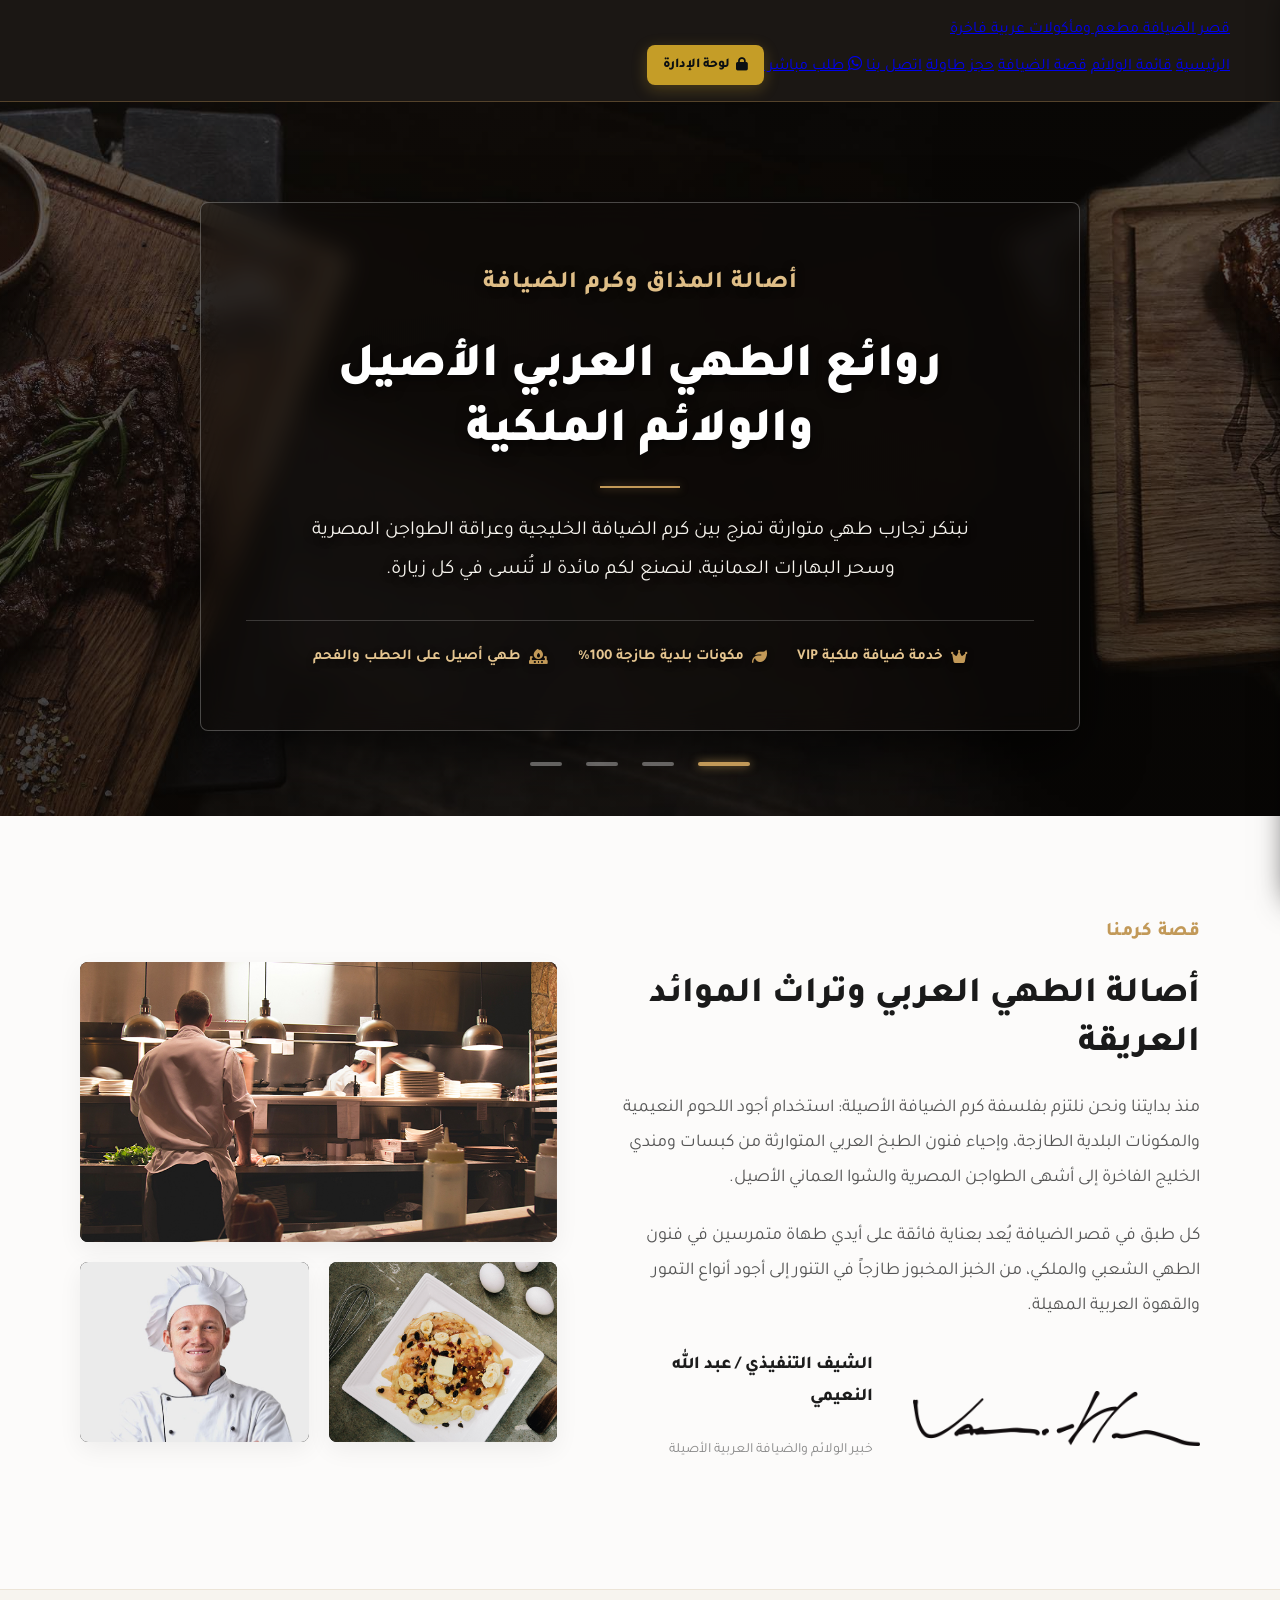
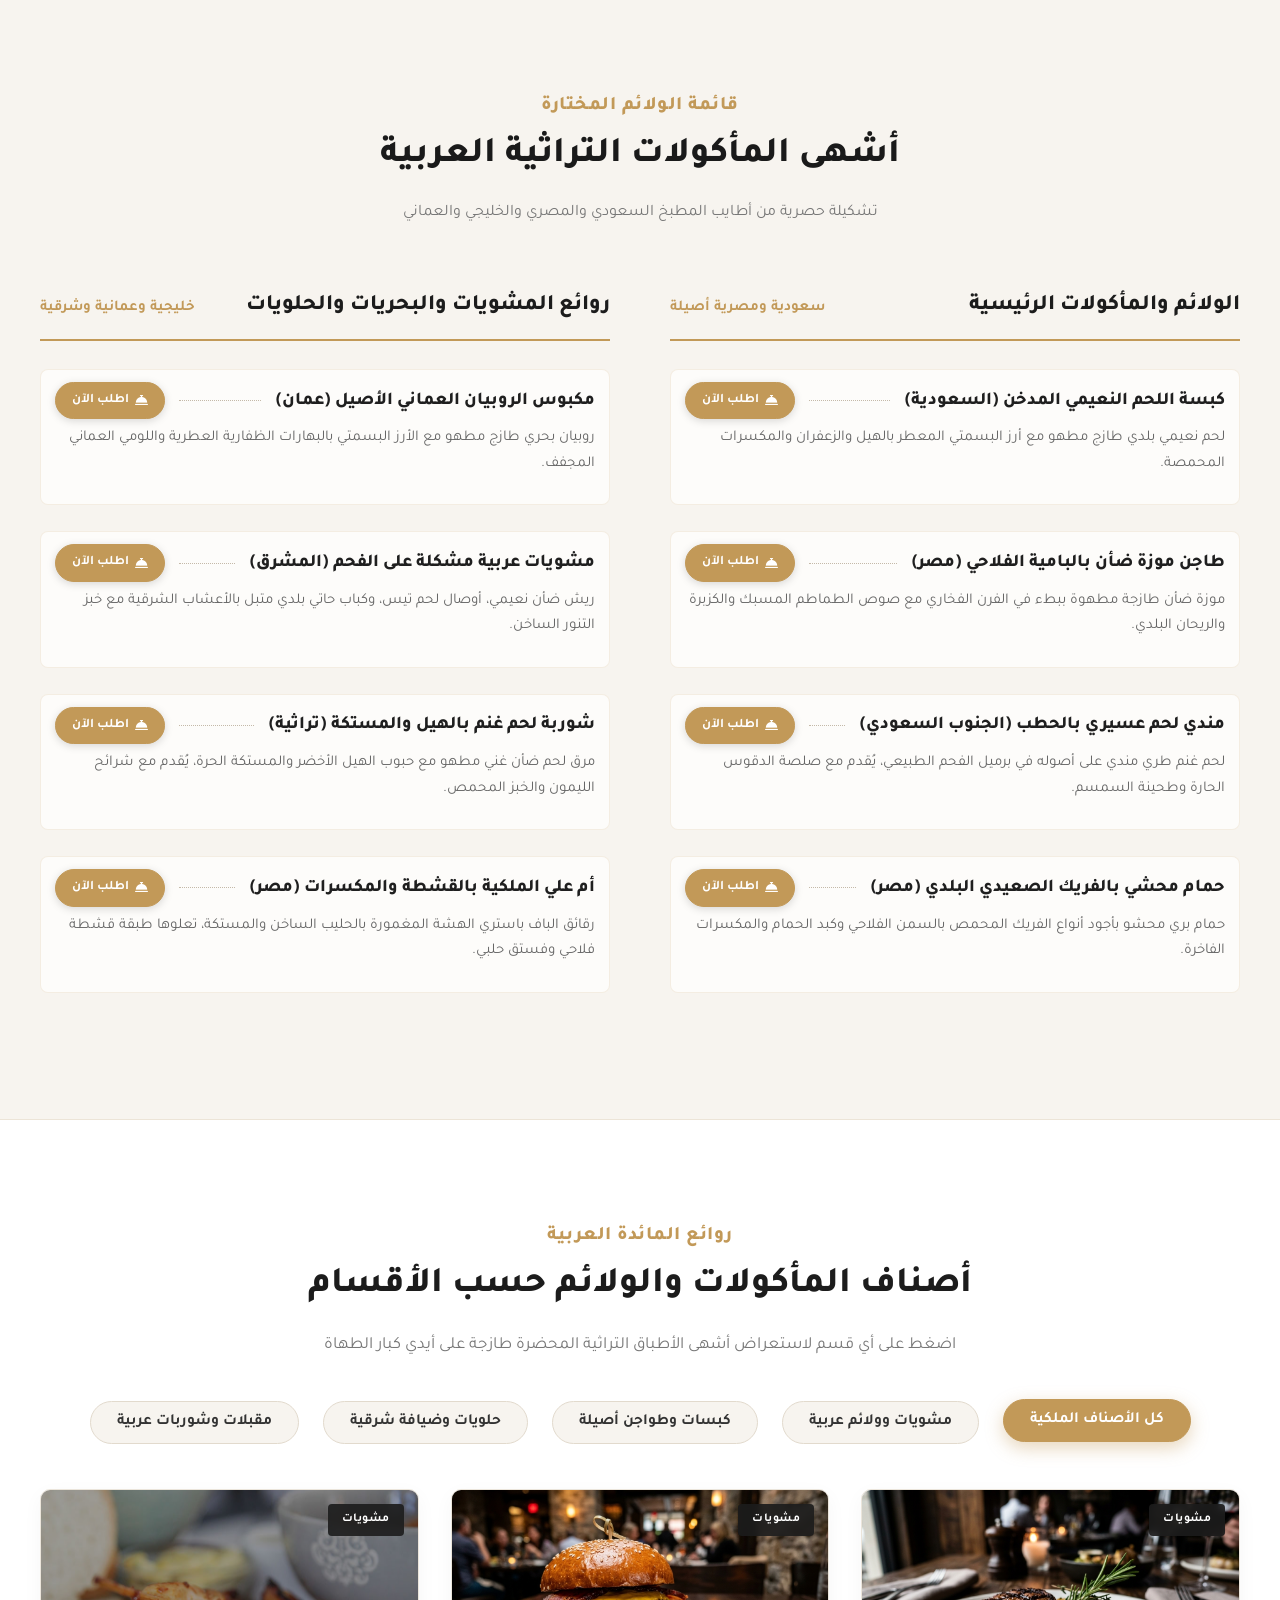
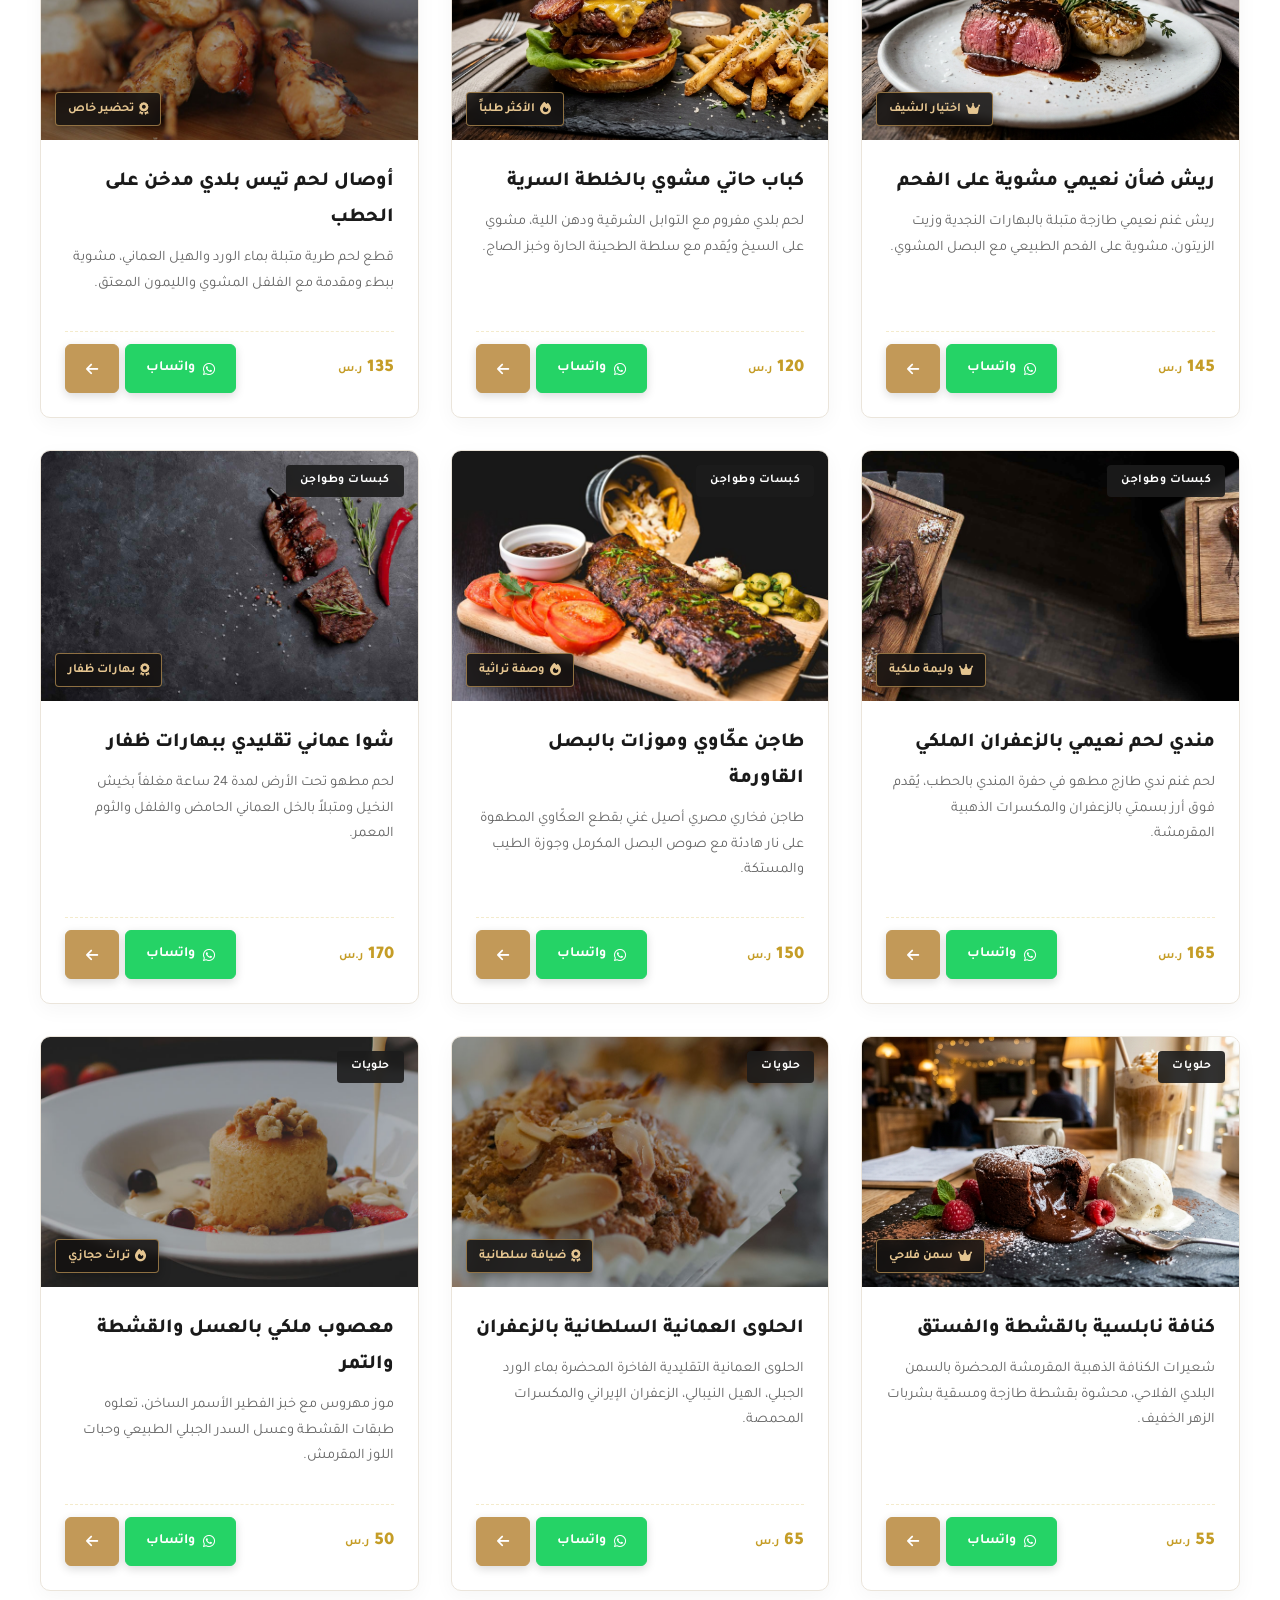
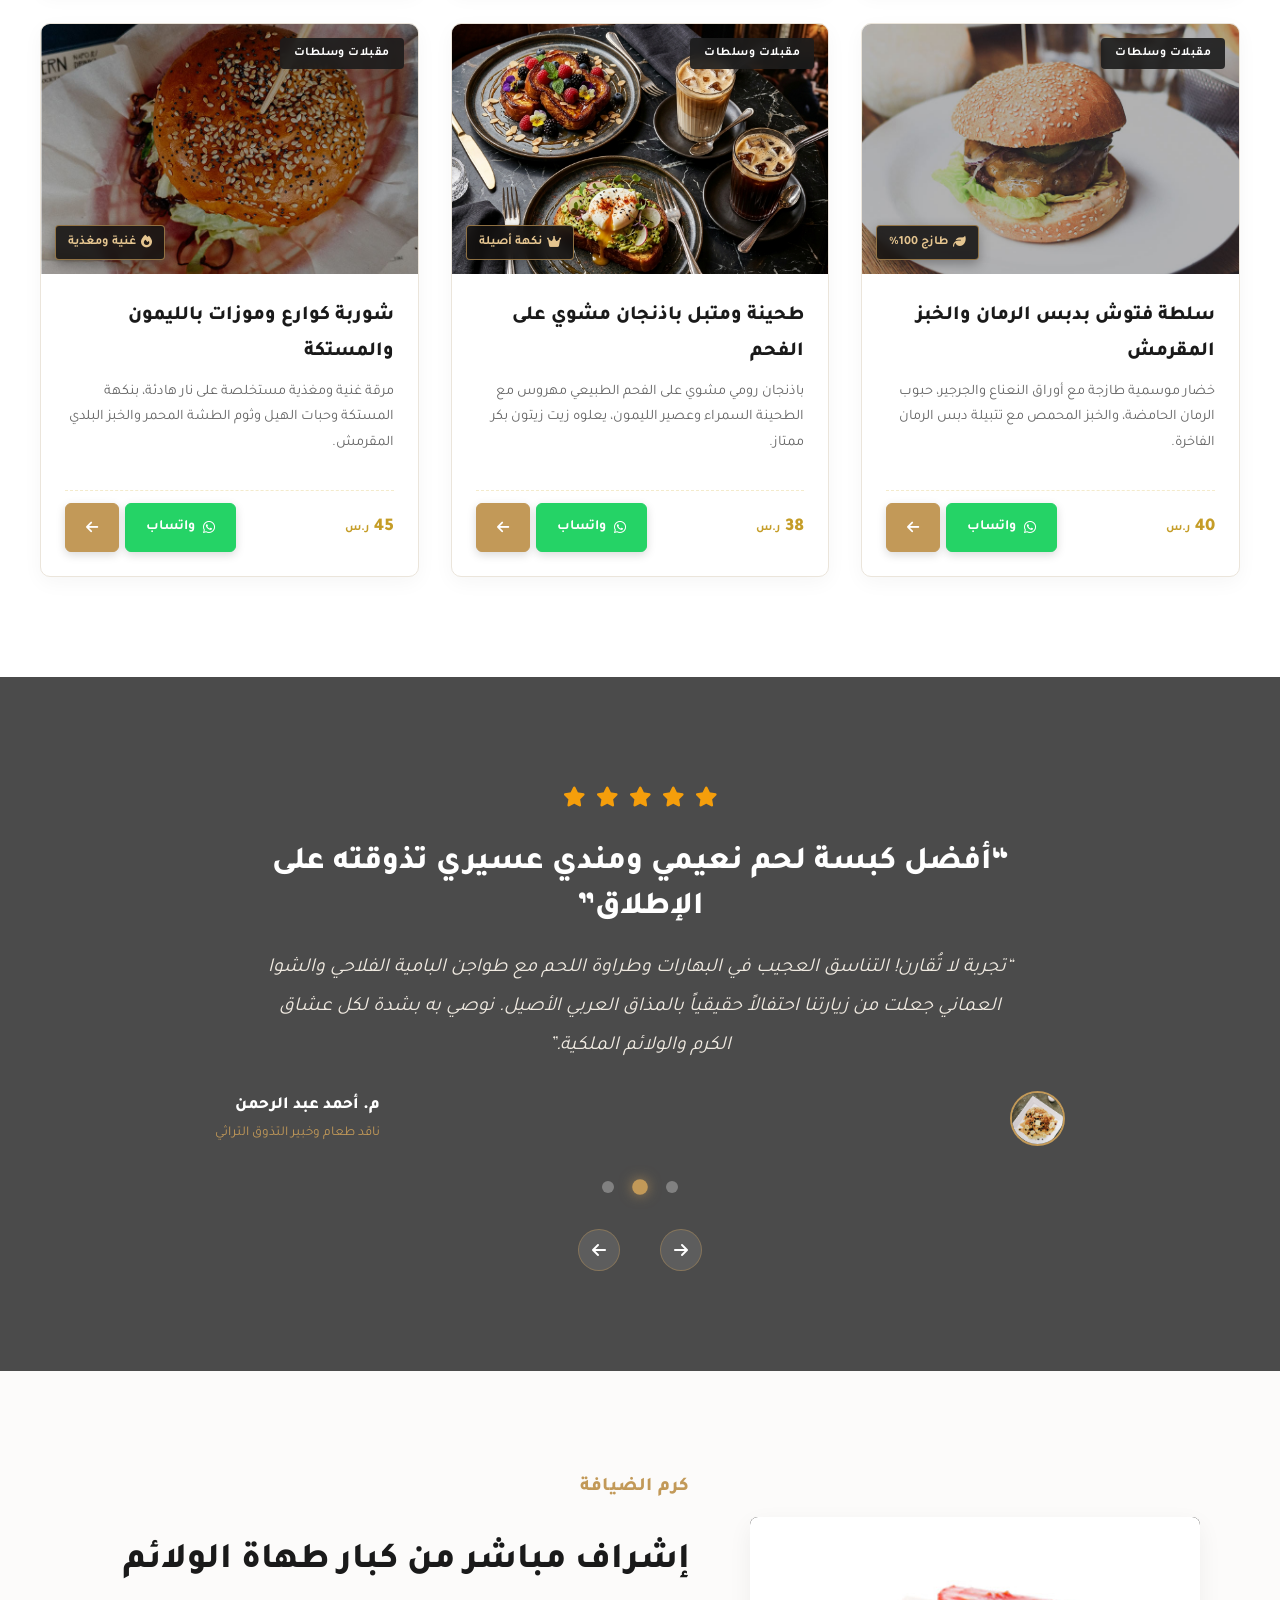
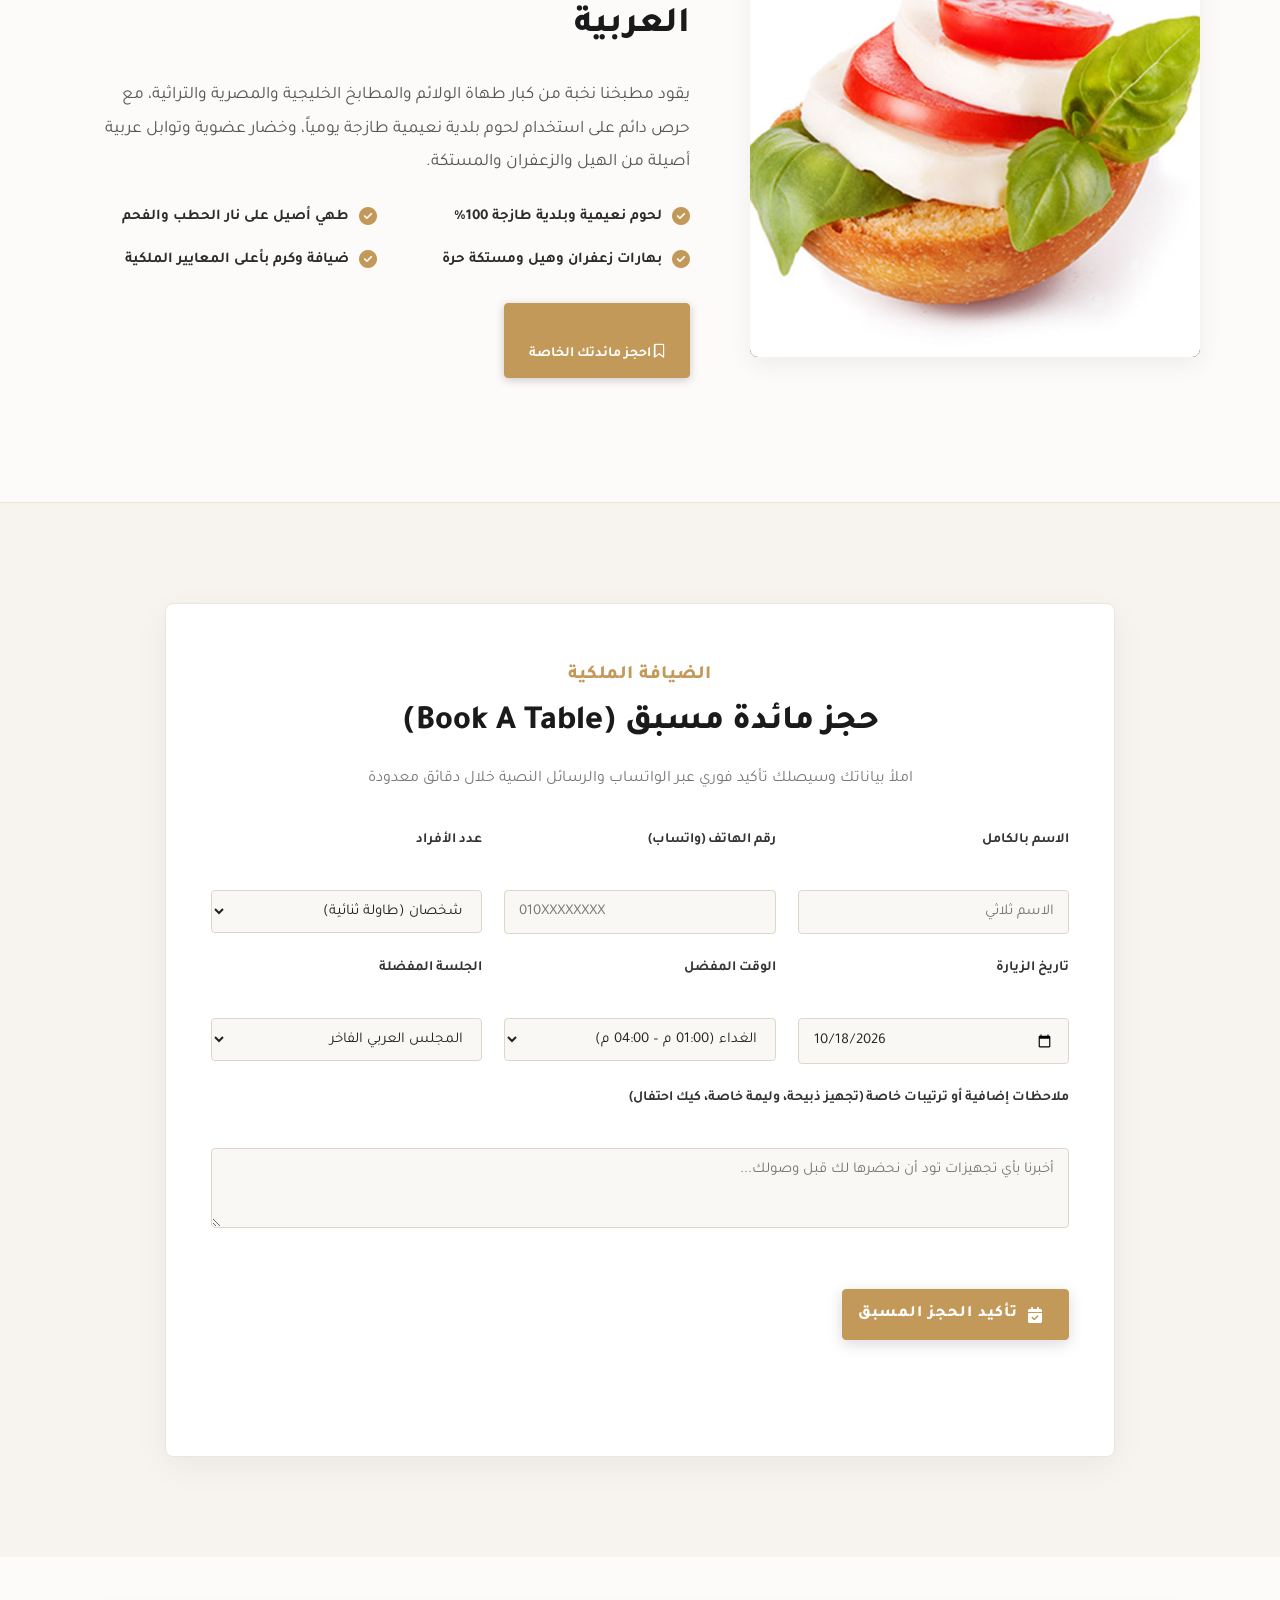
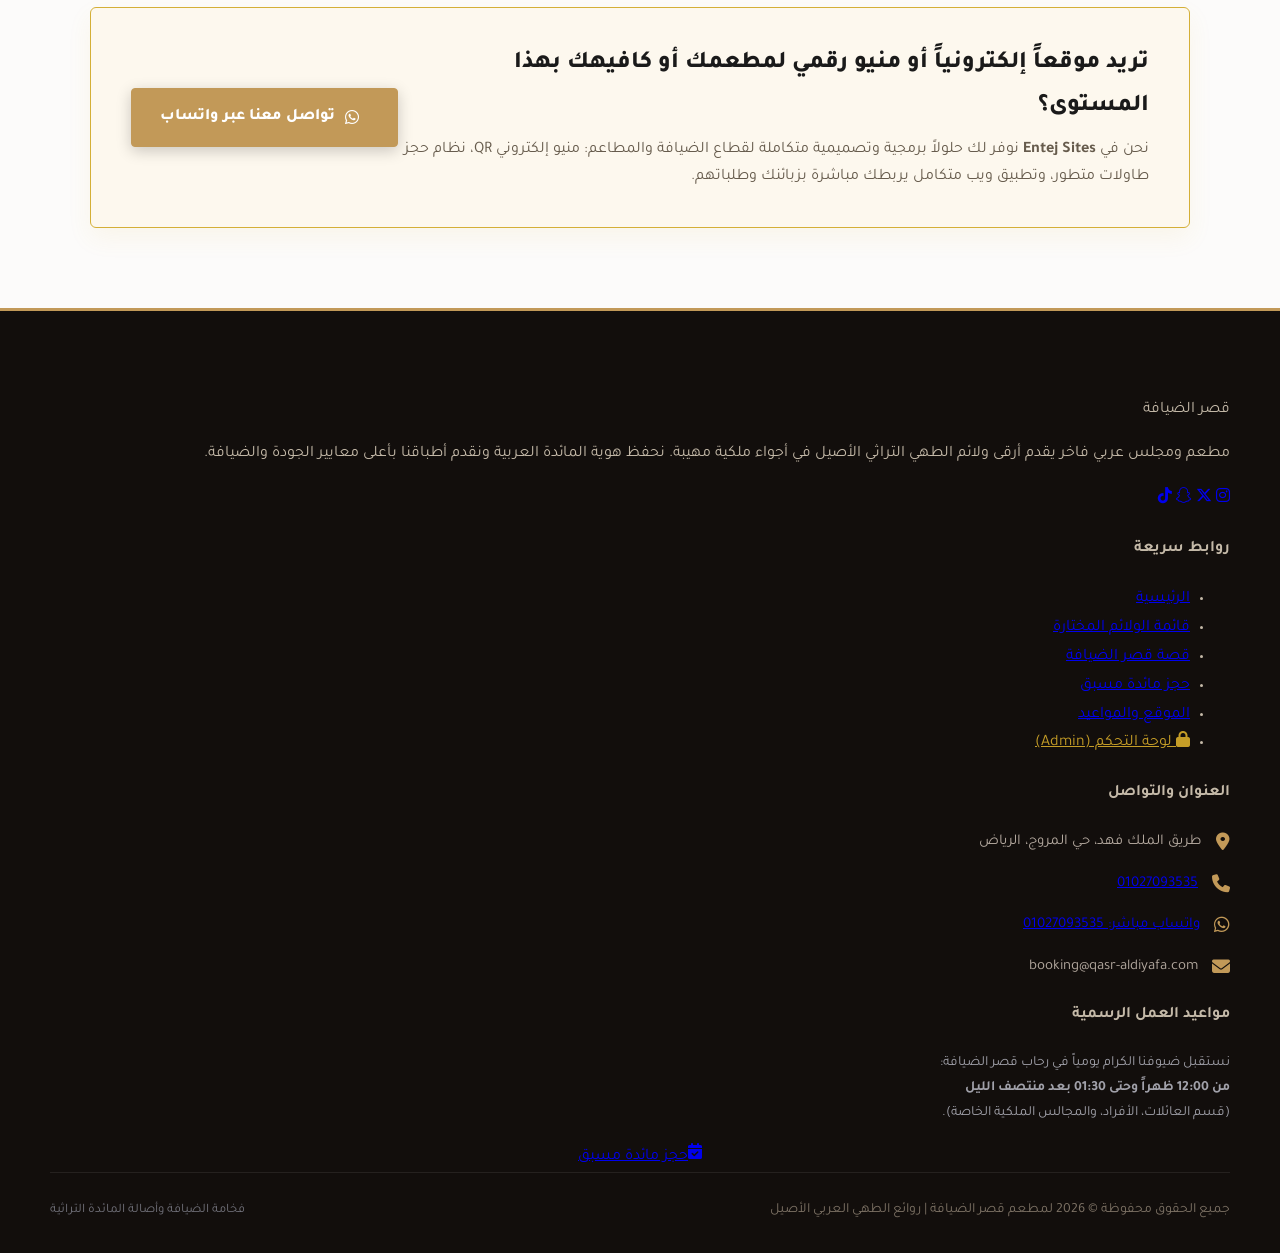
==== index.html @ 118ee722 "feat: complete qasr al-diyafa restaurant website with real-time admin panel" ====
<!DOCTYPE html>
<html lang="ar" dir="rtl">
<head>
  <meta charset="UTF-8">
  <meta name="viewport" content="width=device-width, initial-scale=1.0, viewport-fit=cover">
  <title>مطعم قصر الضيافة | روائع الطهي العربي الأصيل والولائم الملكية</title>
  <meta name="description" content="مطعم قصر الضيافة، أرقى مأكولات المطبخ العربي الأصيل، كبسات نجدية، مندي حطب، مشويات على الفحم، وطواجن فخارية وحلويات شرقية فاخرة.">
  <link rel="preconnect" href="https://fonts.googleapis.com">
  <link rel="preconnect" href="https://fonts.gstatic.com" crossorigin>
  <link href="https://fonts.googleapis.com/css2?family=Cairo:wght@400;600;700;800;900&family=Tajawal:wght@400;500;700;800;900&display=swap" rel="stylesheet">
  <link rel="stylesheet" href="https://cdnjs.cloudflare.com/ajax/libs/font-awesome/6.4.0/css/all.min.css">
  <link rel="stylesheet" href="css/style.css">
</head>
<body>


  <!-- HEADER -->
  <header class="savory-site-header">
    <div class="savory-header-inner">
      <a href="index.html" class="savory-logo-link">
        <span class="logo-title">قصر الضيافة</span>
        <span class="logo-sub">مطعم ومأكولات عربية فاخرة</span>
      </a>

      <nav class="nav-links-wrap">
        <a href="index.html" class="active">الرئيسية</a>
        <a href="menu.html" class="">قائمة الولائم</a>
        <a href="about.html" class="">قصة الضيافة</a>
        <a href="reservation.html" class="">حجز طاولة</a>
        <a href="contact.html" class="">اتصل بنا</a>
        <a href="https://wa.me/201027093535?text=مرحباً%20مطعم%20قصر%20الضيافة،%20أود%20الاستفسار%20عن%20قائمة%20الولائم" target="_blank" class="nav-order-btn">
          <i class="fa-brands fa-whatsapp"></i> طلب مباشر
        </a>
        <a href="admin/index.html" class="admin-nav-btn" title="دخول لوحة التحكم (PIN: 1234)">
          <i class="fa-solid fa-lock"></i> لوحة الإدارة
        </a>
      </nav>

      <button class="mobile-nav-toggle" onclick="toggleMobileMenu()" aria-label="فتح القائمة">
        <i class="fa-solid fa-bars"></i>
      </button>
    </div>
  </header>

  <!-- MOBILE DRAWER -->
  <div class="mobile-drawer-overlay" id="mobileDrawerOverlay" onclick="toggleMobileMenu()"></div>
  <div class="mobile-menu-drawer" id="mobileMenuDrawer">
    <div class="mob-drawer-header">
      <div style="display:flex; flex-direction:column;">
        <span style="font-size:18px; font-weight:900; color:#c59d27;">قصر الضيافة</span>
        <span style="font-size:11px; color:#94a3b8;">مطعم ومأكولات عربية فاخرة</span>
      </div>
      <button class="mob-drawer-close" onclick="toggleMobileMenu()"><i class="fa-solid fa-xmark"></i></button>
    </div>

    <!-- Admin Quick Access Card -->
    <div style="margin-bottom:18px;">
      <a href="admin/index.html" style="display:flex; align-items:center; justify-content:space-between; background:linear-gradient(135deg, #1e293b, #0f172a); border:1px solid #c59d27; color:#c59d27; padding:12px 14px; border-radius:10px; text-decoration:none; font-weight:800; font-size:13.5px;">
        <span><i class="fa-solid fa-lock" style="margin-left:6px;"></i> لوحة التحكم الإدارية</span>
        <span style="background:#c59d27; color:#0b0f12; font-size:11px; padding:2px 8px; border-radius:12px; font-weight:900;">PIN: 1234</span>
      </a>
    </div>

    <ul class="mob-drawer-menu">
      <li><a href="index.html" class="mob-drawer-link active"><i class="fa-solid fa-house"></i> الرئيسية</a></li>
      <li><a href="menu.html" class="mob-drawer-link "><i class="fa-solid fa-utensils"></i> قائمة الطعام والولائم</a></li>
      <li><a href="about.html" class="mob-drawer-link "><i class="fa-solid fa-circle-info"></i> قصة الضيافة وتراثنا</a></li>
      <li><a href="reservation.html" class="mob-drawer-link "><i class="fa-solid fa-calendar-check"></i> حجز طاولة وولائم</a></li>
      <li><a href="contact.html" class="mob-drawer-link "><i class="fa-solid fa-headset"></i> اتصل بنا والموقع</a></li>
      <li><a href="https://wa.me/201027093535" target="_blank" class="mob-drawer-link" style="color:#25d366; background:rgba(37,211,102,0.1); border-color:#25d366;"><i class="fa-brands fa-whatsapp"></i> واتساب مباشر (24/7)</a></li>
    </ul>
  </div>



<!-- 3. Hero Banner with Multi-Slide Cinematic Ken Burns Crossfade -->
<section id="hero" class="savory-hero-banner">
<div class="hero-slides-wrapper" id="heroSlidesWrapper">
<div class="hero-slide-bg active" style="background-image: url('images/hero_slide1.jpg');"></div>
<div class="hero-slide-bg" style="background-image: url('images/omani_shuwa.jpg');"></div>
<div class="hero-slide-bg" style="background-image: url('images/hero_slide2.jpg');"></div>
<div class="hero-slide-bg" style="background-image: url('images/hero_slide3.jpg');"></div></div>
<div class="hero-overlay"></div>
<div class="savory-hero-card">
    <span class="savory-script-accent">أصالة المذاق وكرم الضيافة</span></p>
<h1>روائع الطهي العربي الأصيل والولائم الملكية</h1>
<div class="savory-hero-divider"></div>
<p>
      نبتكر تجارب طهي متوارثة تمزج بين كرم الضيافة الخليجية وعراقة الطواجن المصرية وسحر البهارات العمانية، لنصنع لكم مائدة لا تُنسى في كل زيارة.
    </p>
<div class="hero-features-ribbon">
<div class="hero-feat-item"><i class="fa-solid fa-crown"></i> خدمة ضيافة ملكية VIP</div>
<div class="hero-feat-item"><i class="fa-solid fa-leaf"></i> مكونات بلدية طازجة 100%</div>
<div class="hero-feat-item"><i class="fa-solid fa-fire-burner"></i> طهي أصيل على الحطب والفحم</div></div></div>
<!-- Hero Progress Indicators -->
<div class="hero-indicators">
    <span class="hero-indicator-dot active" data-hero-slide="0" title="مشهد 1"></span><br />
    <span class="hero-indicator-dot" data-hero-slide="1" title="مشهد 2"></span><br />
    <span class="hero-indicator-dot" data-hero-slide="2" title="مشهد 3"></span><br />
    <span class="hero-indicator-dot" data-hero-slide="3" title="مشهد 4"></span>
  </div>
</section>
<!-- 4. Section: Our Story -->
<section id="our-story" class="section-story">
<div class="story-text-wrap">
    <span class="script-tag">قصة كرمنا</span></p>
<h2>أصالة الطهي العربي وتراث الموائد العريقة</h2>
<p>
      منذ بدايتنا ونحن نلتزم بفلسفة كرم الضيافة الأصيلة: استخدام أجود اللحوم النعيمية والمكونات البلدية الطازجة، وإحياء فنون الطبخ العربي المتوارثة من كبسات ومندي الخليج الفاخرة إلى أشهى الطواجن المصرية والشوا العماني الأصيل.
    </p>
<p>
      كل طبق في قصر الضيافة يُعد بعناية فائقة على أيدي طهاة متمرسين في فنون الطهي الشعبي والملكي، من الخبز المخبوز طازجاً في التنور إلى أجود أنواع التمور والقهوة العربية المهيلة.
    </p>
<div class="story-signature-box">
      <img decoding="async" src="images/story_center.png" alt="Chef Signature" title="مطعم قصر الضيافة | نموذج تصميم موقع مطعم شرقي فاخر"></p>
<div class="story-chef-title">
<h5>الشيف التنفيذي / عبد الله النعيمي</h5>
<p>        <span>خبير الولائم والضيافة العربية الأصيلة</span>
      </div></div></div>
<div class="story-media-grid">
<div class="interactive-img-wrap story-media-main">
      <img decoding="async" src="images/story_dish1.jpg" alt="Ambiance" loading="lazy" title="مطعم قصر الضيافة | نموذج تصميم موقع مطعم شرقي فاخر">
    </div>
<div class="interactive-img-wrap story-media-sub">
      <img decoding="async" src="images/story_dish2.jpg" alt="Chef Craft" loading="lazy" title="مطعم قصر الضيافة | نموذج تصميم موقع مطعم شرقي فاخر">
    </div>
<div class="interactive-img-wrap story-media-sub">
      <img decoding="async" src="images/story_signature.jpg" alt="Dessert Plating" loading="lazy" title="مطعم قصر الضيافة | نموذج تصميم موقع مطعم شرقي فاخر">
    </div></div>
</section>
<!-- 5. Section: Dotted Restaurant Menu (Arabian Heritage) -->
<section id="our-menu" class="section-menu">
<div class="menu-center-title">
    <span class="script-tag">قائمة الولائم المختارة</span></p>
<h2>أشهى المأكولات التراثية العربية</h2>
<p>تشكيلة حصرية من أطايب المطبخ السعودي والمصري والخليجي والعماني</p>
</p></div>
<div class="menu-cols-wrap">
    <!-- Col 1: الولائم والمأكولات الرئيسية -->
<div>
<div class="menu-col-header">
        الولائم والمأكولات الرئيسية<br />
        <span>سعودية ومصرية أصيلة</span>
      </div>
<div class="menu-item-row">
<div class="item-line-top">
          <span class="item-name">كبسة اللحم النعيمي المدخن (السعودية)</span><br />
          <span class="item-dots"></span><br />
          <a href="#reservation" class="menu-item-tag-btn"><i class="fa-solid fa-bell-concierge"></i> اطلب الآن</a>
        </div>
<p class="item-desc">لحم نعيمي بلدي طازج مطهو مع أرز البسمتي المعطر بالهيل والزعفران والمكسرات المحمصة.</p>
</p></div>
<div class="menu-item-row">
<div class="item-line-top">
          <span class="item-name">طاجن موزة ضأن بالبامية الفلاحي (مصر)</span><br />
          <span class="item-dots"></span><br />
          <a href="#reservation" class="menu-item-tag-btn"><i class="fa-solid fa-bell-concierge"></i> اطلب الآن</a>
        </div>
<p class="item-desc">موزة ضأن طازجة مطهوة ببطء في الفرن الفخاري مع صوص الطماطم المسبك والكزبرة والريحان البلدي.</p>
</p></div>
<div class="menu-item-row">
<div class="item-line-top">
          <span class="item-name">مندي لحم عسيري بالحطب (الجنوب السعودي)</span><br />
          <span class="item-dots"></span><br />
          <a href="#reservation" class="menu-item-tag-btn"><i class="fa-solid fa-bell-concierge"></i> اطلب الآن</a>
        </div>
<p class="item-desc">لحم غنم طري مندي على أصوله في برميل الفحم الطبيعي، يُقدم مع صلصة الدقوس الحارة وطحينة السمسم.</p>
</p></div>
<div class="menu-item-row">
<div class="item-line-top">
          <span class="item-name">حمام محشي بالفريك الصعيدي البلدي (مصر)</span><br />
          <span class="item-dots"></span><br />
          <a href="#reservation" class="menu-item-tag-btn"><i class="fa-solid fa-bell-concierge"></i> اطلب الآن</a>
        </div>
<p class="item-desc">حمام بري محشو بأجود أنواع الفريك المحمص بالسمن الفلاحي وكبد الحمام والمكسرات الفاخرة.</p>
</p></div></div>
<!-- Col 2: روائع البحر والمشويات والحلويات -->
<div>
<div class="menu-col-header">
        روائع المشويات والبحريات والحلويات<br />
        <span>خليجية وعمانية وشرقية</span>
      </div>
<div class="menu-item-row">
<div class="item-line-top">
          <span class="item-name">مكبوس الروبيان العماني الأصيل (عمان)</span><br />
          <span class="item-dots"></span><br />
          <a href="#reservation" class="menu-item-tag-btn"><i class="fa-solid fa-bell-concierge"></i> اطلب الآن</a>
        </div>
<p class="item-desc">روبيان بحري طازج مطهو مع الأرز البسمتي بالبهارات الظفارية العطرية واللومي العماني المجفف.</p>
</p></div>
<div class="menu-item-row">
<div class="item-line-top">
          <span class="item-name">مشويات عربية مشكلة على الفحم (المشرق)</span><br />
          <span class="item-dots"></span><br />
          <a href="#reservation" class="menu-item-tag-btn"><i class="fa-solid fa-bell-concierge"></i> اطلب الآن</a>
        </div>
<p class="item-desc">ريش ضأن نعيمي، أوصال لحم تيس، وكباب حاتي بلدي متبل بالأعشاب الشرقية مع خبز التنور الساخن.</p>
</p></div>
<div class="menu-item-row">
<div class="item-line-top">
          <span class="item-name">شوربة لحم غنم بالهيل والمستكة (تراثية)</span><br />
          <span class="item-dots"></span><br />
          <a href="#reservation" class="menu-item-tag-btn"><i class="fa-solid fa-bell-concierge"></i> اطلب الآن</a>
        </div>
<p class="item-desc">مرق لحم ضأن غني مطهو مع حبوب الهيل الأخضر والمستكة الحرة، يُقدم مع شرائح الليمون والخبز المحمص.</p>
</p></div>
<div class="menu-item-row">
<div class="item-line-top">
          <span class="item-name">أم علي الملكية بالقشطة والمكسرات (مصر)</span><br />
          <span class="item-dots"></span><br />
          <a href="#reservation" class="menu-item-tag-btn"><i class="fa-solid fa-bell-concierge"></i> اطلب الآن</a>
        </div>
<p class="item-desc">رقائق الباف باستري الهشة المغمورة بالحليب الساخن والمستكة، تعلوها طبقة قشطة فلاحي وفستق حلبي.</p>
</p></div></div></div>
</section>
<!-- 6. Section: Interactive Categorized Food Showcase (Tabs with Real Click Action) -->
<section id="food-categories" class="section-food-tabs">
<div class="header-center">
    <span class="script-tag">روائع المائدة العربية</span></p>
<h2>أصناف المأكولات والولائم حسب الأقسام</h2>
<p>اضغط على أي قسم لاستعراض أشهى الأطباق التراثية المحضرة طازجة على أيدي كبار الطهاة</p>
</p></div>
<!-- Filter Buttons -->
<div class="food-tabs-nav">
    <button type="button" class="cat-filter-btn active" data-filter="all">كل الأصناف الملكية</button><br />
    <button type="button" class="cat-filter-btn" data-filter="grills">مشويات وولائم عربية</button><br />
    <button type="button" class="cat-filter-btn" data-filter="mains">كبسات وطواجن أصيلة</button><br />
    <button type="button" class="cat-filter-btn" data-filter="desserts">حلويات وضيافة شرقية</button><br />
    <button type="button" class="cat-filter-btn" data-filter="salads">مقبلات وشوربات عربية</button>
  </div>
<!-- Food Grid -->
<div class="food-cards-grid" id="foodCardsGrid">

    <div class="food-card" data-cat="grills">
      <div class="food-thumb-wrap">
        <a href="dish-detail.html?id=1" style="display:block; width:100%; height:100%;">
          <img decoding="async" src="images/lamb_chops.jpg" alt="ريش ضأن نعيمي مشوية على الفحم" loading="lazy">
        </a>
        <span class="card-badge-cat">مشويات</span>
        <span class="card-badge-special"><i class="fa-solid fa-crown"></i> اختيار الشيف</span>
      </div>
      <div class="food-card-body">
        <h4><a href="dish-detail.html?id=1" style="color:inherit; text-decoration:none;">ريش ضأن نعيمي مشوية على الفحم</a></h4>
        <p>ريش غنم نعيمي طازجة متبلة بالبهارات النجدية وزيت الزيتون، مشوية على الفحم الطبيعي مع البصل المشوي.</p>
        <div style="display:flex; align-items:center; justify-content:space-between; margin-top:14px; padding-top:12px; border-top:1px dashed rgba(212,175,55,0.25);">
          <div style="font-size:18px; font-weight:900; color:#c59d27;">145 <span style="font-size:12px; font-weight:700;">ر.س</span></div>
          <div style="display:flex; gap:6px;">
            <a href="https://wa.me/201027093535?text=%D9%85%D8%B1%D8%AD%D8%A8%D8%A7%D9%8B%20%D9%85%D8%B7%D8%B9%D9%85%20%D9%82%D8%B5%D8%B1%20%D8%A7%D9%84%D8%B6%D9%8A%D8%A7%D9%81%D8%A9%D8%8C%20%D8%A3%D9%88%D8%AF%20%D8%B7%D9%84%D8%A8%3A%20%D8%B1%D9%8A%D8%B4%20%D8%B6%D8%A3%D9%86%20%D9%86%D8%B9%D9%8A%D9%85%D9%8A%20%D9%85%D8%B4%D9%88%D9%8A%D8%A9%20%D8%B9%D9%84%D9%89%20%D8%A7%D9%84%D9%81%D8%AD%D9%85%20%D8%A8%D8%B3%D8%B9%D8%B1%20145%20%D8%B1.%D8%B3" target="_blank" rel="noopener" class="btn-card-order" style="background:#25d366; color:#fff; border-color:#25d366;" title="طلب مباشر عبر واتساب">
              <i class="fa-brands fa-whatsapp"></i> واتساب
            </a>
            <a href="dish-detail.html?id=1" class="btn-card-order" title="تفاصيل الصنف">
              <i class="fa-solid fa-arrow-left"></i>
            </a>
          </div>
        </div>
      </div>
    </div>

    <div class="food-card" data-cat="grills">
      <div class="food-thumb-wrap">
        <a href="dish-detail.html?id=2" style="display:block; width:100%; height:100%;">
          <img decoding="async" src="images/kofta.jpg" alt="كباب حاتي مشوي بالخلطة السرية" loading="lazy">
        </a>
        <span class="card-badge-cat">مشويات</span>
        <span class="card-badge-special"><i class="fa-solid fa-fire"></i> الأكثر طلباً</span>
      </div>
      <div class="food-card-body">
        <h4><a href="dish-detail.html?id=2" style="color:inherit; text-decoration:none;">كباب حاتي مشوي بالخلطة السرية</a></h4>
        <p>لحم بلدي مفروم مع التوابل الشرقية ودهن اللية، مشوي على السيخ ويُقدم مع سلطة الطحينة الحارة وخبز الصاج.</p>
        <div style="display:flex; align-items:center; justify-content:space-between; margin-top:14px; padding-top:12px; border-top:1px dashed rgba(212,175,55,0.25);">
          <div style="font-size:18px; font-weight:900; color:#c59d27;">120 <span style="font-size:12px; font-weight:700;">ر.س</span></div>
          <div style="display:flex; gap:6px;">
            <a href="https://wa.me/201027093535?text=%D9%85%D8%B1%D8%AD%D8%A8%D8%A7%D9%8B%20%D9%85%D8%B7%D8%B9%D9%85%20%D9%82%D8%B5%D8%B1%20%D8%A7%D9%84%D8%B6%D9%8A%D8%A7%D9%81%D8%A9%D8%8C%20%D8%A3%D9%88%D8%AF%20%D8%B7%D9%84%D8%A8%3A%20%D9%83%D8%A8%D8%A7%D8%A8%20%D8%AD%D8%A7%D8%AA%D9%8A%20%D9%85%D8%B4%D9%88%D9%8A%20%D8%A8%D8%A7%D9%84%D8%AE%D9%84%D8%B7%D8%A9%20%D8%A7%D9%84%D8%B3%D8%B1%D9%8A%D8%A9%20%D8%A8%D8%B3%D8%B9%D8%B1%20120%20%D8%B1.%D8%B3" target="_blank" rel="noopener" class="btn-card-order" style="background:#25d366; color:#fff; border-color:#25d366;" title="طلب مباشر عبر واتساب">
              <i class="fa-brands fa-whatsapp"></i> واتساب
            </a>
            <a href="dish-detail.html?id=2" class="btn-card-order" title="تفاصيل الصنف">
              <i class="fa-solid fa-arrow-left"></i>
            </a>
          </div>
        </div>
      </div>
    </div>

    <div class="food-card" data-cat="grills">
      <div class="food-thumb-wrap">
        <a href="dish-detail.html?id=3" style="display:block; width:100%; height:100%;">
          <img decoding="async" src="images/smoked_meat.jpg" alt="أوصال لحم تيس بلدي مدخن على الحطب" loading="lazy">
        </a>
        <span class="card-badge-cat">مشويات</span>
        <span class="card-badge-special"><i class="fa-solid fa-award"></i> تحضير خاص</span>
      </div>
      <div class="food-card-body">
        <h4><a href="dish-detail.html?id=3" style="color:inherit; text-decoration:none;">أوصال لحم تيس بلدي مدخن على الحطب</a></h4>
        <p>قطع لحم طرية متبلة بماء الورد والهيل العماني، مشوية ببطء ومقدمة مع الفلفل المشوي والليمون المعتق.</p>
        <div style="display:flex; align-items:center; justify-content:space-between; margin-top:14px; padding-top:12px; border-top:1px dashed rgba(212,175,55,0.25);">
          <div style="font-size:18px; font-weight:900; color:#c59d27;">135 <span style="font-size:12px; font-weight:700;">ر.س</span></div>
          <div style="display:flex; gap:6px;">
            <a href="https://wa.me/201027093535?text=%D9%85%D8%B1%D8%AD%D8%A8%D8%A7%D9%8B%20%D9%85%D8%B7%D8%B9%D9%85%20%D9%82%D8%B5%D8%B1%20%D8%A7%D9%84%D8%B6%D9%8A%D8%A7%D9%81%D8%A9%D8%8C%20%D8%A3%D9%88%D8%AF%20%D8%B7%D9%84%D8%A8%3A%20%D8%A3%D9%88%D8%B5%D8%A7%D9%84%20%D9%84%D8%AD%D9%85%20%D8%AA%D9%8A%D8%B3%20%D8%A8%D9%84%D8%AF%D9%8A%20%D9%85%D8%AF%D8%AE%D9%86%20%D8%B9%D9%84%D9%89%20%D8%A7%D9%84%D8%AD%D8%B7%D8%A8%20%D8%A8%D8%B3%D8%B9%D8%B1%20135%20%D8%B1.%D8%B3" target="_blank" rel="noopener" class="btn-card-order" style="background:#25d366; color:#fff; border-color:#25d366;" title="طلب مباشر عبر واتساب">
              <i class="fa-brands fa-whatsapp"></i> واتساب
            </a>
            <a href="dish-detail.html?id=3" class="btn-card-order" title="تفاصيل الصنف">
              <i class="fa-solid fa-arrow-left"></i>
            </a>
          </div>
        </div>
      </div>
    </div>

    <div class="food-card" data-cat="mains">
      <div class="food-thumb-wrap">
        <a href="dish-detail.html?id=4" style="display:block; width:100%; height:100%;">
          <img decoding="async" src="images/mandi.jpg" alt="مندي لحم نعيمي بالزعفران الملكي" loading="lazy">
        </a>
        <span class="card-badge-cat">كبسات وطواجن</span>
        <span class="card-badge-special"><i class="fa-solid fa-crown"></i> وليمة ملكية</span>
      </div>
      <div class="food-card-body">
        <h4><a href="dish-detail.html?id=4" style="color:inherit; text-decoration:none;">مندي لحم نعيمي بالزعفران الملكي</a></h4>
        <p>لحم غنم ندي طازج مطهو في حفرة المندي بالحطب، يُقدم فوق أرز بسمتي بالزعفران والمكسرات الذهبية المقرمشة.</p>
        <div style="display:flex; align-items:center; justify-content:space-between; margin-top:14px; padding-top:12px; border-top:1px dashed rgba(212,175,55,0.25);">
          <div style="font-size:18px; font-weight:900; color:#c59d27;">165 <span style="font-size:12px; font-weight:700;">ر.س</span></div>
          <div style="display:flex; gap:6px;">
            <a href="https://wa.me/201027093535?text=%D9%85%D8%B1%D8%AD%D8%A8%D8%A7%D9%8B%20%D9%85%D8%B7%D8%B9%D9%85%20%D9%82%D8%B5%D8%B1%20%D8%A7%D9%84%D8%B6%D9%8A%D8%A7%D9%81%D8%A9%D8%8C%20%D8%A3%D9%88%D8%AF%20%D8%B7%D9%84%D8%A8%3A%20%D9%85%D9%86%D8%AF%D9%8A%20%D9%84%D8%AD%D9%85%20%D9%86%D8%B9%D9%8A%D9%85%D9%8A%20%D8%A8%D8%A7%D9%84%D8%B2%D8%B9%D9%81%D8%B1%D8%A7%D9%86%20%D8%A7%D9%84%D9%85%D9%84%D9%83%D9%8A%20%D8%A8%D8%B3%D8%B9%D8%B1%20165%20%D8%B1.%D8%B3" target="_blank" rel="noopener" class="btn-card-order" style="background:#25d366; color:#fff; border-color:#25d366;" title="طلب مباشر عبر واتساب">
              <i class="fa-brands fa-whatsapp"></i> واتساب
            </a>
            <a href="dish-detail.html?id=4" class="btn-card-order" title="تفاصيل الصنف">
              <i class="fa-solid fa-arrow-left"></i>
            </a>
          </div>
        </div>
      </div>
    </div>

    <div class="food-card" data-cat="mains">
      <div class="food-thumb-wrap">
        <a href="dish-detail.html?id=5" style="display:block; width:100%; height:100%;">
          <img decoding="async" src="images/tajin.jpg" alt="طاجن عكّاوي وموزات بالبصل القاورمة" loading="lazy">
        </a>
        <span class="card-badge-cat">كبسات وطواجن</span>
        <span class="card-badge-special"><i class="fa-solid fa-fire"></i> وصفة تراثية</span>
      </div>
      <div class="food-card-body">
        <h4><a href="dish-detail.html?id=5" style="color:inherit; text-decoration:none;">طاجن عكّاوي وموزات بالبصل القاورمة</a></h4>
        <p>طاجن فخاري مصري أصيل غني بقطع العكّاوي المطهوة على نار هادئة مع صوص البصل المكرمل وجوزة الطيب والمستكة.</p>
        <div style="display:flex; align-items:center; justify-content:space-between; margin-top:14px; padding-top:12px; border-top:1px dashed rgba(212,175,55,0.25);">
          <div style="font-size:18px; font-weight:900; color:#c59d27;">150 <span style="font-size:12px; font-weight:700;">ر.س</span></div>
          <div style="display:flex; gap:6px;">
            <a href="https://wa.me/201027093535?text=%D9%85%D8%B1%D8%AD%D8%A8%D8%A7%D9%8B%20%D9%85%D8%B7%D8%B9%D9%85%20%D9%82%D8%B5%D8%B1%20%D8%A7%D9%84%D8%B6%D9%8A%D8%A7%D9%81%D8%A9%D8%8C%20%D8%A3%D9%88%D8%AF%20%D8%B7%D9%84%D8%A8%3A%20%D8%B7%D8%A7%D8%AC%D9%86%20%D8%B9%D9%83%D9%91%D8%A7%D9%88%D9%8A%20%D9%88%D9%85%D9%88%D8%B2%D8%A7%D8%AA%20%D8%A8%D8%A7%D9%84%D8%A8%D8%B5%D9%84%20%D8%A7%D9%84%D9%82%D8%A7%D9%88%D8%B1%D9%85%D8%A9%20%D8%A8%D8%B3%D8%B9%D8%B1%20150%20%D8%B1.%D8%B3" target="_blank" rel="noopener" class="btn-card-order" style="background:#25d366; color:#fff; border-color:#25d366;" title="طلب مباشر عبر واتساب">
              <i class="fa-brands fa-whatsapp"></i> واتساب
            </a>
            <a href="dish-detail.html?id=5" class="btn-card-order" title="تفاصيل الصنف">
              <i class="fa-solid fa-arrow-left"></i>
            </a>
          </div>
        </div>
      </div>
    </div>

    <div class="food-card" data-cat="mains">
      <div class="food-thumb-wrap">
        <a href="dish-detail.html?id=6" style="display:block; width:100%; height:100%;">
          <img decoding="async" src="images/omani_shuwa.jpg" alt="شوا عماني تقليدي ببهارات ظفار" loading="lazy">
        </a>
        <span class="card-badge-cat">كبسات وطواجن</span>
        <span class="card-badge-special"><i class="fa-solid fa-award"></i> بهارات ظفار</span>
      </div>
      <div class="food-card-body">
        <h4><a href="dish-detail.html?id=6" style="color:inherit; text-decoration:none;">شوا عماني تقليدي ببهارات ظفار</a></h4>
        <p>لحم مطهو تحت الأرض لمدة 24 ساعة مغلفاً بخيش النخيل ومتبلاً بالخل العماني الحامض والفلفل والثوم المعمر.</p>
        <div style="display:flex; align-items:center; justify-content:space-between; margin-top:14px; padding-top:12px; border-top:1px dashed rgba(212,175,55,0.25);">
          <div style="font-size:18px; font-weight:900; color:#c59d27;">170 <span style="font-size:12px; font-weight:700;">ر.س</span></div>
          <div style="display:flex; gap:6px;">
            <a href="https://wa.me/201027093535?text=%D9%85%D8%B1%D8%AD%D8%A8%D8%A7%D9%8B%20%D9%85%D8%B7%D8%B9%D9%85%20%D9%82%D8%B5%D8%B1%20%D8%A7%D9%84%D8%B6%D9%8A%D8%A7%D9%81%D8%A9%D8%8C%20%D8%A3%D9%88%D8%AF%20%D8%B7%D9%84%D8%A8%3A%20%D8%B4%D9%88%D8%A7%20%D8%B9%D9%85%D8%A7%D9%86%D9%8A%20%D8%AA%D9%82%D9%84%D9%8A%D8%AF%D9%8A%20%D8%A8%D8%A8%D9%87%D8%A7%D8%B1%D8%A7%D8%AA%20%D8%B8%D9%81%D8%A7%D8%B1%20%D8%A8%D8%B3%D8%B9%D8%B1%20170%20%D8%B1.%D8%B3" target="_blank" rel="noopener" class="btn-card-order" style="background:#25d366; color:#fff; border-color:#25d366;" title="طلب مباشر عبر واتساب">
              <i class="fa-brands fa-whatsapp"></i> واتساب
            </a>
            <a href="dish-detail.html?id=6" class="btn-card-order" title="تفاصيل الصنف">
              <i class="fa-solid fa-arrow-left"></i>
            </a>
          </div>
        </div>
      </div>
    </div>

    <div class="food-card" data-cat="desserts">
      <div class="food-thumb-wrap">
        <a href="dish-detail.html?id=7" style="display:block; width:100%; height:100%;">
          <img decoding="async" src="images/kunafa.jpg" alt="كنافة نابلسية بالقشطة والفستق" loading="lazy">
        </a>
        <span class="card-badge-cat">حلويات</span>
        <span class="card-badge-special"><i class="fa-solid fa-crown"></i> سمن فلاحي</span>
      </div>
      <div class="food-card-body">
        <h4><a href="dish-detail.html?id=7" style="color:inherit; text-decoration:none;">كنافة نابلسية بالقشطة والفستق</a></h4>
        <p>شعيرات الكنافة الذهبية المقرمشة المحضرة بالسمن البلدي الفلاحي، محشوة بقشطة طازجة ومسقية بشربات الزهر الخفيف.</p>
        <div style="display:flex; align-items:center; justify-content:space-between; margin-top:14px; padding-top:12px; border-top:1px dashed rgba(212,175,55,0.25);">
          <div style="font-size:18px; font-weight:900; color:#c59d27;">55 <span style="font-size:12px; font-weight:700;">ر.س</span></div>
          <div style="display:flex; gap:6px;">
            <a href="https://wa.me/201027093535?text=%D9%85%D8%B1%D8%AD%D8%A8%D8%A7%D9%8B%20%D9%85%D8%B7%D8%B9%D9%85%20%D9%82%D8%B5%D8%B1%20%D8%A7%D9%84%D8%B6%D9%8A%D8%A7%D9%81%D8%A9%D8%8C%20%D8%A3%D9%88%D8%AF%20%D8%B7%D9%84%D8%A8%3A%20%D9%83%D9%86%D8%A7%D9%81%D8%A9%20%D9%86%D8%A7%D8%A8%D9%84%D8%B3%D9%8A%D8%A9%20%D8%A8%D8%A7%D9%84%D9%82%D8%B4%D8%B7%D8%A9%20%D9%88%D8%A7%D9%84%D9%81%D8%B3%D8%AA%D9%82%20%D8%A8%D8%B3%D8%B9%D8%B1%2055%20%D8%B1.%D8%B3" target="_blank" rel="noopener" class="btn-card-order" style="background:#25d366; color:#fff; border-color:#25d366;" title="طلب مباشر عبر واتساب">
              <i class="fa-brands fa-whatsapp"></i> واتساب
            </a>
            <a href="dish-detail.html?id=7" class="btn-card-order" title="تفاصيل الصنف">
              <i class="fa-solid fa-arrow-left"></i>
            </a>
          </div>
        </div>
      </div>
    </div>

    <div class="food-card" data-cat="desserts">
      <div class="food-thumb-wrap">
        <a href="dish-detail.html?id=8" style="display:block; width:100%; height:100%;">
          <img decoding="async" src="images/omani_halwa.jpg" alt="الحلوى العمانية السلطانية بالزعفران" loading="lazy">
        </a>
        <span class="card-badge-cat">حلويات</span>
        <span class="card-badge-special"><i class="fa-solid fa-award"></i> ضيافة سلطانية</span>
      </div>
      <div class="food-card-body">
        <h4><a href="dish-detail.html?id=8" style="color:inherit; text-decoration:none;">الحلوى العمانية السلطانية بالزعفران</a></h4>
        <p>الحلوى العمانية التقليدية الفاخرة المحضرة بماء الورد الجبلي، الهيل النيبالي، الزعفران الإيراني والمكسرات المحمصة.</p>
        <div style="display:flex; align-items:center; justify-content:space-between; margin-top:14px; padding-top:12px; border-top:1px dashed rgba(212,175,55,0.25);">
          <div style="font-size:18px; font-weight:900; color:#c59d27;">65 <span style="font-size:12px; font-weight:700;">ر.س</span></div>
          <div style="display:flex; gap:6px;">
            <a href="https://wa.me/201027093535?text=%D9%85%D8%B1%D8%AD%D8%A8%D8%A7%D9%8B%20%D9%85%D8%B7%D8%B9%D9%85%20%D9%82%D8%B5%D8%B1%20%D8%A7%D9%84%D8%B6%D9%8A%D8%A7%D9%81%D8%A9%D8%8C%20%D8%A3%D9%88%D8%AF%20%D8%B7%D9%84%D8%A8%3A%20%D8%A7%D9%84%D8%AD%D9%84%D9%88%D9%89%20%D8%A7%D9%84%D8%B9%D9%85%D8%A7%D9%86%D9%8A%D8%A9%20%D8%A7%D9%84%D8%B3%D9%84%D8%B7%D8%A7%D9%86%D9%8A%D8%A9%20%D8%A8%D8%A7%D9%84%D8%B2%D8%B9%D9%81%D8%B1%D8%A7%D9%86%20%D8%A8%D8%B3%D8%B9%D8%B1%2065%20%D8%B1.%D8%B3" target="_blank" rel="noopener" class="btn-card-order" style="background:#25d366; color:#fff; border-color:#25d366;" title="طلب مباشر عبر واتساب">
              <i class="fa-brands fa-whatsapp"></i> واتساب
            </a>
            <a href="dish-detail.html?id=8" class="btn-card-order" title="تفاصيل الصنف">
              <i class="fa-solid fa-arrow-left"></i>
            </a>
          </div>
        </div>
      </div>
    </div>

    <div class="food-card" data-cat="desserts">
      <div class="food-thumb-wrap">
        <a href="dish-detail.html?id=9" style="display:block; width:100%; height:100%;">
          <img decoding="async" src="images/masoub.jpg" alt="معصوب ملكي بالعسل والقشطة والتمر" loading="lazy">
        </a>
        <span class="card-badge-cat">حلويات</span>
        <span class="card-badge-special"><i class="fa-solid fa-fire"></i> تراث حجازي</span>
      </div>
      <div class="food-card-body">
        <h4><a href="dish-detail.html?id=9" style="color:inherit; text-decoration:none;">معصوب ملكي بالعسل والقشطة والتمر</a></h4>
        <p>موز مهروس مع خبز الفطير الأسمر الساخن، تعلوه طبقات القشطة وعسل السدر الجبلي الطبيعي وحبات اللوز المقرمش.</p>
        <div style="display:flex; align-items:center; justify-content:space-between; margin-top:14px; padding-top:12px; border-top:1px dashed rgba(212,175,55,0.25);">
          <div style="font-size:18px; font-weight:900; color:#c59d27;">50 <span style="font-size:12px; font-weight:700;">ر.س</span></div>
          <div style="display:flex; gap:6px;">
            <a href="https://wa.me/201027093535?text=%D9%85%D8%B1%D8%AD%D8%A8%D8%A7%D9%8B%20%D9%85%D8%B7%D8%B9%D9%85%20%D9%82%D8%B5%D8%B1%20%D8%A7%D9%84%D8%B6%D9%8A%D8%A7%D9%81%D8%A9%D8%8C%20%D8%A3%D9%88%D8%AF%20%D8%B7%D9%84%D8%A8%3A%20%D9%85%D8%B9%D8%B5%D9%88%D8%A8%20%D9%85%D9%84%D9%83%D9%8A%20%D8%A8%D8%A7%D9%84%D8%B9%D8%B3%D9%84%20%D9%88%D8%A7%D9%84%D9%82%D8%B4%D8%B7%D8%A9%20%D9%88%D8%A7%D9%84%D8%AA%D9%85%D8%B1%20%D8%A8%D8%B3%D8%B9%D8%B1%2050%20%D8%B1.%D8%B3" target="_blank" rel="noopener" class="btn-card-order" style="background:#25d366; color:#fff; border-color:#25d366;" title="طلب مباشر عبر واتساب">
              <i class="fa-brands fa-whatsapp"></i> واتساب
            </a>
            <a href="dish-detail.html?id=9" class="btn-card-order" title="تفاصيل الصنف">
              <i class="fa-solid fa-arrow-left"></i>
            </a>
          </div>
        </div>
      </div>
    </div>

    <div class="food-card" data-cat="salads">
      <div class="food-thumb-wrap">
        <a href="dish-detail.html?id=10" style="display:block; width:100%; height:100%;">
          <img decoding="async" src="images/fattoush.jpg" alt="سلطة فتوش بدبس الرمان والخبز المقرمش" loading="lazy">
        </a>
        <span class="card-badge-cat">مقبلات وسلطات</span>
        <span class="card-badge-special"><i class="fa-solid fa-leaf"></i> طازج 100%</span>
      </div>
      <div class="food-card-body">
        <h4><a href="dish-detail.html?id=10" style="color:inherit; text-decoration:none;">سلطة فتوش بدبس الرمان والخبز المقرمش</a></h4>
        <p>خضار موسمية طازجة مع أوراق النعناع والجرجير، حبوب الرمان الحامضة، والخبز المحمص مع تتبيلة دبس الرمان الفاخرة.</p>
        <div style="display:flex; align-items:center; justify-content:space-between; margin-top:14px; padding-top:12px; border-top:1px dashed rgba(212,175,55,0.25);">
          <div style="font-size:18px; font-weight:900; color:#c59d27;">40 <span style="font-size:12px; font-weight:700;">ر.س</span></div>
          <div style="display:flex; gap:6px;">
            <a href="https://wa.me/201027093535?text=%D9%85%D8%B1%D8%AD%D8%A8%D8%A7%D9%8B%20%D9%85%D8%B7%D8%B9%D9%85%20%D9%82%D8%B5%D8%B1%20%D8%A7%D9%84%D8%B6%D9%8A%D8%A7%D9%81%D8%A9%D8%8C%20%D8%A3%D9%88%D8%AF%20%D8%B7%D9%84%D8%A8%3A%20%D8%B3%D9%84%D8%B7%D8%A9%20%D9%81%D8%AA%D9%88%D8%B4%20%D8%A8%D8%AF%D8%A8%D8%B3%20%D8%A7%D9%84%D8%B1%D9%85%D8%A7%D9%86%20%D9%88%D8%A7%D9%84%D8%AE%D8%A8%D8%B2%20%D8%A7%D9%84%D9%85%D9%82%D8%B1%D9%85%D8%B4%20%D8%A8%D8%B3%D8%B9%D8%B1%2040%20%D8%B1.%D8%B3" target="_blank" rel="noopener" class="btn-card-order" style="background:#25d366; color:#fff; border-color:#25d366;" title="طلب مباشر عبر واتساب">
              <i class="fa-brands fa-whatsapp"></i> واتساب
            </a>
            <a href="dish-detail.html?id=10" class="btn-card-order" title="تفاصيل الصنف">
              <i class="fa-solid fa-arrow-left"></i>
            </a>
          </div>
        </div>
      </div>
    </div>

    <div class="food-card" data-cat="salads">
      <div class="food-thumb-wrap">
        <a href="dish-detail.html?id=11" style="display:block; width:100%; height:100%;">
          <img decoding="async" src="images/mutabbal.jpg" alt="طحينة ومتبل باذنجان مشوي على الفحم" loading="lazy">
        </a>
        <span class="card-badge-cat">مقبلات وسلطات</span>
        <span class="card-badge-special"><i class="fa-solid fa-crown"></i> نكهة أصيلة</span>
      </div>
      <div class="food-card-body">
        <h4><a href="dish-detail.html?id=11" style="color:inherit; text-decoration:none;">طحينة ومتبل باذنجان مشوي على الفحم</a></h4>
        <p>باذنجان رومي مشوي على الفحم الطبيعي مهروس مع الطحينة السمراء وعصير الليمون، يعلوه زيت زيتون بكر ممتاز.</p>
        <div style="display:flex; align-items:center; justify-content:space-between; margin-top:14px; padding-top:12px; border-top:1px dashed rgba(212,175,55,0.25);">
          <div style="font-size:18px; font-weight:900; color:#c59d27;">38 <span style="font-size:12px; font-weight:700;">ر.س</span></div>
          <div style="display:flex; gap:6px;">
            <a href="https://wa.me/201027093535?text=%D9%85%D8%B1%D8%AD%D8%A8%D8%A7%D9%8B%20%D9%85%D8%B7%D8%B9%D9%85%20%D9%82%D8%B5%D8%B1%20%D8%A7%D9%84%D8%B6%D9%8A%D8%A7%D9%81%D8%A9%D8%8C%20%D8%A3%D9%88%D8%AF%20%D8%B7%D9%84%D8%A8%3A%20%D8%B7%D8%AD%D9%8A%D9%86%D8%A9%20%D9%88%D9%85%D8%AA%D8%A8%D9%84%20%D8%A8%D8%A7%D8%B0%D9%86%D8%AC%D8%A7%D9%86%20%D9%85%D8%B4%D9%88%D9%8A%20%D8%B9%D9%84%D9%89%20%D8%A7%D9%84%D9%81%D8%AD%D9%85%20%D8%A8%D8%B3%D8%B9%D8%B1%2038%20%D8%B1.%D8%B3" target="_blank" rel="noopener" class="btn-card-order" style="background:#25d366; color:#fff; border-color:#25d366;" title="طلب مباشر عبر واتساب">
              <i class="fa-brands fa-whatsapp"></i> واتساب
            </a>
            <a href="dish-detail.html?id=11" class="btn-card-order" title="تفاصيل الصنف">
              <i class="fa-solid fa-arrow-left"></i>
            </a>
          </div>
        </div>
      </div>
    </div>

    <div class="food-card" data-cat="salads">
      <div class="food-thumb-wrap">
        <a href="dish-detail.html?id=12" style="display:block; width:100%; height:100%;">
          <img decoding="async" src="images/soup.jpg" alt="شوربة كوارع وموزات بالليمون والمستكة" loading="lazy">
        </a>
        <span class="card-badge-cat">مقبلات وسلطات</span>
        <span class="card-badge-special"><i class="fa-solid fa-fire"></i> غنية ومغذية</span>
      </div>
      <div class="food-card-body">
        <h4><a href="dish-detail.html?id=12" style="color:inherit; text-decoration:none;">شوربة كوارع وموزات بالليمون والمستكة</a></h4>
        <p>مرقة غنية ومغذية مستخلصة على نار هادئة، بنكهة المستكة وحبات الهيل وثوم الطشة المحمر والخبز البلدي المقرمش.</p>
        <div style="display:flex; align-items:center; justify-content:space-between; margin-top:14px; padding-top:12px; border-top:1px dashed rgba(212,175,55,0.25);">
          <div style="font-size:18px; font-weight:900; color:#c59d27;">45 <span style="font-size:12px; font-weight:700;">ر.س</span></div>
          <div style="display:flex; gap:6px;">
            <a href="https://wa.me/201027093535?text=%D9%85%D8%B1%D8%AD%D8%A8%D8%A7%D9%8B%20%D9%85%D8%B7%D8%B9%D9%85%20%D9%82%D8%B5%D8%B1%20%D8%A7%D9%84%D8%B6%D9%8A%D8%A7%D9%81%D8%A9%D8%8C%20%D8%A3%D9%88%D8%AF%20%D8%B7%D9%84%D8%A8%3A%20%D8%B4%D9%88%D8%B1%D8%A8%D8%A9%20%D9%83%D9%88%D8%A7%D8%B1%D8%B9%20%D9%88%D9%85%D9%88%D8%B2%D8%A7%D8%AA%20%D8%A8%D8%A7%D9%84%D9%84%D9%8A%D9%85%D9%88%D9%86%20%D9%88%D8%A7%D9%84%D9%85%D8%B3%D8%AA%D9%83%D8%A9%20%D8%A8%D8%B3%D8%B9%D8%B1%2045%20%D8%B1.%D8%B3" target="_blank" rel="noopener" class="btn-card-order" style="background:#25d366; color:#fff; border-color:#25d366;" title="طلب مباشر عبر واتساب">
              <i class="fa-brands fa-whatsapp"></i> واتساب
            </a>
            <a href="dish-detail.html?id=12" class="btn-card-order" title="تفاصيل الصنف">
              <i class="fa-solid fa-arrow-left"></i>
            </a>
          </div>
        </div>
      </div>
    </div>
  </div>
</section>
<!-- 7. Section: Customer Testimonials Revolving Slider (سلايدر دوار تفاعلي لآراء العملاء) -->
<section id="testimonials" class="section-parallax-quote">
<div class="testimonials-slider-container" id="testimonialsSlider">
<!-- Slide 1 -->
<div class="testimonial-slide active-slide">
<div class="testimonial-stars">
        <i class="fa-solid fa-star"></i><br />
        <i class="fa-solid fa-star"></i><br />
        <i class="fa-solid fa-star"></i><br />
        <i class="fa-solid fa-star"></i><br />
        <i class="fa-solid fa-star"></i>
      </div>
<h2>&#8220;النجاح الحقيقي في الطهي يبدأ عندما يتحول الطبق إلى ذكرى لا تُنسى&#8221;</h2>
<p>
        &#8220;كل تفصيلة داخل قصر الضيافة، من رائحة الهيل والزعفران في القهوة الترحيبية إلى طريقة إنضاج اللحوم النعيمية ببطء على الحطب الطبيعي، صُممت لتمنح الزائر شعوراً استثنائياً بكرم الضيافة والفخامة التامة.&#8221;
      </p>
<div class="testimonial-author-box">
        <img decoding="async" src="images/chef_image.jpg" alt="Chef Review" class="author-avatar" title="مطعم قصر الضيافة | نموذج تصميم موقع مطعم شرقي فاخر"></p>
<div class="author-meta-text">
<div class="author-name">دليل الضيافة والمطاعم الفاخرة</div>
<div class="author-role">تقييم النخبة الرسمي 2026</div></div></div></div>
<!-- Slide 2 -->
<div class="testimonial-slide">
<div class="testimonial-stars">
        <i class="fa-solid fa-star"></i><br />
        <i class="fa-solid fa-star"></i><br />
        <i class="fa-solid fa-star"></i><br />
        <i class="fa-solid fa-star"></i><br />
        <i class="fa-solid fa-star"></i>
      </div>
<h2>&#8220;أفضل كبسة لحم نعيمي ومندي عسيري تذوقته على الإطلاق&#8221;</h2>
<p>
        &#8220;تجربة لا تُقارن! التناسق العجيب في البهارات وطراوة اللحم مع طواجن البامية الفلاحي والشوا العماني جعلت من زيارتنا احتفالاً حقيقياً بالمذاق العربي الأصيل. نوصي به بشدة لكل عشاق الكرم والولائم الملكية.&#8221;
      </p>
<div class="testimonial-author-box">
        <img decoding="async" src="images/story_dish2.jpg" alt="Ahmed" class="author-avatar" title="مطعم قصر الضيافة | نموذج تصميم موقع مطعم شرقي فاخر"></p>
<div class="author-meta-text">
<div class="author-name">م. أحمد عبد الرحمن</div>
<div class="author-role">ناقد طعام وخبير التذوق التراثي</div></div></div></div>
<!-- Slide 3 -->
<div class="testimonial-slide">
<div class="testimonial-stars">
        <i class="fa-solid fa-star"></i><br />
        <i class="fa-solid fa-star"></i><br />
        <i class="fa-solid fa-star"></i><br />
        <i class="fa-solid fa-star"></i><br />
        <i class="fa-solid fa-star"></i>
      </div>
<h2>&#8220;مجلس عربي ساحر ومثالي للمناسبات والعائلات الراقية&#8221;</h2>
<p>
        &#8220;المكان يجمع بين دفء الكرم العربي وأناقة الديكورات، بالإضافة إلى تشكيلة الكنافة النابلسية والحلوى العمانية وأم علي التي تُعد الأفضل بلا منازع. حجز المائدة كان في غاية السلاسة والسرعة.&#8221;
      </p>
<div class="testimonial-author-box">
        <img decoding="async" src="images/story_signature.jpg" alt="Sarah" class="author-avatar" title="مطعم قصر الضيافة | نموذج تصميم موقع مطعم شرقي فاخر"></p>
<div class="author-meta-text">
<div class="author-name">د. سارة المنشاوي</div>
<div class="author-role">ضيوف دائمون &#8211; جناح كبار الزوار (VIP)</div></div></div></div>
<!-- Dots Navigation -->
<div class="slider-dots-nav">
      <button type="button" class="slider-dot active-dot" data-slide="0" aria-label="رأي 1"></button><br />
      <button type="button" class="slider-dot" data-slide="1" aria-label="رأي 2"></button><br />
      <button type="button" class="slider-dot" data-slide="2" aria-label="رأي 3"></button>
    </div>
<!-- Arrows Navigation -->
<div class="slider-nav-arrows">
      <button type="button" class="slider-arrow-btn" id="prevSlideBtn" aria-label="السابق"><i class="fa-solid fa-arrow-right"></i></button><br />
      <button type="button" class="slider-arrow-btn" id="nextSlideBtn" aria-label="التالي"><i class="fa-solid fa-arrow-left"></i></button>
    </div></div>
</section>
<!-- 8. Section: Executive Chef -->
<section id="our-chef" class="section-chef">
<div class="interactive-img-wrap chef-img-card">
    <img decoding="async" src="images/chef_image.jpg" alt="Head Chef" title="مطعم قصر الضيافة | نموذج تصميم موقع مطعم شرقي فاخر">
  </div>
<div class="chef-details">
    <span class="script-tag">كرم الضيافة</span></p>
<h2>إشراف مباشر من كبار طهاة الولائم العربية</h2>
<p>
      يقود مطبخنا نخبة من كبار طهاة الولائم والمطابخ الخليجية والمصرية والتراثية، مع حرص دائم على استخدام لحوم بلدية نعيمية طازجة يومياً، وخضار عضوية وتوابل عربية أصيلة من الهيل والزعفران والمستكة.
    </p>
<div class="chef-points">
<div class="chef-point-item"><i class="fa-solid fa-circle-check"></i> لحوم نعيمية وبلدية طازجة 100%</div>
<div class="chef-point-item"><i class="fa-solid fa-circle-check"></i> طهي أصيل على نار الحطب والفحم</div>
<div class="chef-point-item"><i class="fa-solid fa-circle-check"></i> بهارات زعفران وهيل ومستكة حرة</div>
<div class="chef-point-item"><i class="fa-solid fa-circle-check"></i> ضيافة وكرم بأعلى المعايير الملكية</div></div>
<p>    <a href="#reservation" class="btn-nav-reserve" style="display: inline-block;"><br />
      <i class="fa-regular fa-bookmark"></i> احجز مائدتك الخاصة<br />
    </a>
  </div>
</section>
<!-- 9. Section: Table Reservation -->
<section id="reservation" class="section-reservation">
<div class="res-card-box">
<div class="res-card-header">
      <span class="script-tag">الضيافة الملكية</span></p>
<h2>حجز مائدة مسبق (Book A Table)</h2>
<p>املأ بياناتك وسيصلك تأكيد فوري عبر الواتساب والرسائل النصية خلال دقائق معدودة</p>
</p></div>
<form class="res-form-grid" onsubmit="event.preventDefault(); alert('تم استلام طلب حجز مائدتك بنجاح! سيتم التواصل معك عبر الواتساب فوراً للتأكيد.');">
<div class="res-input-field">
        <label>الاسم بالكامل</label><br />
        <input type="text" placeholder="الاسم ثلاثي" required>
      </div>
<div class="res-input-field">
        <label>رقم الهاتف (واتساب)</label><br />
        <input type="tel" placeholder="010XXXXXXXX" required>
      </div>
<div class="res-input-field">
        <label>عدد الأفراد</label><br />
        <select><option>شخصان (طاولة ثنائية)</option><option>3 &#8211; 4 أشخاص (عائلية)</option><option>5 &#8211; 8 أشخاص (VIP Lounge)</option><option>أكثر من 10 أشخاص (وليمة ومناسبة خاصة)</option></select>
      </div>
<div class="res-input-field">
        <label>تاريخ الزيارة</label><br />
        <input type="date" value="2026-10-18" required>
      </div>
<div class="res-input-field">
        <label>الوقت المفضل</label><br />
        <select><option>الغداء (01:00 م &#8211; 04:00 م)</option><option>القهوة العربية والمقبلات (04:00 م &#8211; 07:00 م)</option><option>العشاء الفاخر والولائم (07:30 م &#8211; 11:30 م)</option></select>
      </div>
<div class="res-input-field">
        <label>الجلسة المفضلة</label><br />
        <select><option>المجلس العربي الفاخر</option><option>الصالة العائلية الهادئة</option><option>التراس الخارجي المفتوح</option><option>جناح كبار الزوار (VIP)</option></select>
      </div>
<div class="res-input-field span-3">
        <label>ملاحظات إضافية أو ترتيبات خاصة (تجهيز ذبيحة، وليمة خاصة، كيك احتفال)</label><br />
        <textarea rows="3" placeholder="أخبرنا بأي تجهيزات تود أن نحضرها لك قبل وصولك..."></textarea>
      </div>
<p>      <button type="submit" class="btn-submit-reservation"><br />
        <i class="fa-solid fa-calendar-check"></i> تأكيد الحجز المسبق<br />
      </button><br />
    </form>
</p></div>
</section>
<!-- 10. Pitch Box for Entej Potential Clients -->
<div class="entej-pitch-box">
<div class="entej-pitch-text">
<h3>تريد موقعاً إلكترونياً أو منيو رقمي لمطعمك أو كافيهك بهذا المستوى؟</h3>
<p>
      نحن في <strong>Entej Sites</strong> نوفر لك حلولاً برمجية وتصميمية متكاملة لقطاع الضيافة والمطاعم: منيو إلكتروني QR، نظام حجز طاولات متطور، وتطبيق ويب متكامل يربطك مباشرة بزبائنك وطلباتهم.
    </p>
</p></div>
<p>  <a href="https://wa.me/201027093535?text=مرحباً%20Entej%20Sites،%20شاهدت%20نموذج%20مطعم%20قصر%20الضيافة%20وأريد%20الاستفسار%20عن%20التفاصيل%20والتكلفة" target="_blank" class="btn-pitch-whatsapp" rel="noopener"><br />
    <i class="fa-brands fa-whatsapp"></i> تواصل معنا عبر واتساب<br />
  </a>
</div>
<!-- 11. LUXURY 4-COLUMN FOOTER -->



  <!-- FOOTER -->
  <footer class="savory-footer-main">
    <div class="footer-container">
      <div class="footer-grid">
        <div class="footer-col">
          <div class="footer-logo-title">قصر الضيافة</div>
          <p class="footer-about-text">
            مطعم ومجلس عربي فاخر يقدم أرقى ولائم الطهي التراثي الأصيل في أجواء ملكية مهيبة. نحفظ هوية المائدة العربية ونقدم أطباقنا بأعلى معايير الجودة والضيافة.
          </p>
          <div class="footer-social-links">
            <a href="#" aria-label="Instagram"><i class="fa-brands fa-instagram"></i></a>
            <a href="#" aria-label="Twitter"><i class="fa-brands fa-x-twitter"></i></a>
            <a href="#" aria-label="Snapchat"><i class="fa-brands fa-snapchat"></i></a>
            <a href="#" aria-label="TikTok"><i class="fa-brands fa-tiktok"></i></a>
          </div>
        </div>

        <div class="footer-col">
          <h4>روابط سريعة</h4>
          <ul class="footer-nav-list">
            <li><a href="index.html">الرئيسية</a></li>
            <li><a href="menu.html">قائمة الولائم المختارة</a></li>
            <li><a href="about.html">قصة قصر الضيافة</a></li>
            <li><a href="reservation.html">حجز مائدة مسبق</a></li>
            <li><a href="contact.html">الموقع والمواعيد</a></li>
            <li><a href="admin/index.html" style="color:#c59d27;"><i class="fa-solid fa-lock"></i> لوحة التحكم (Admin)</a></li>
          </ul>
        </div>

        <div class="footer-col">
          <h4>العنوان والتواصل</h4>
          <p class="footer-contact-item"><i class="fa-solid fa-location-dot"></i> <span>طريق الملك فهد، حي المروج، الرياض</span></p>
          <p class="footer-contact-item"><i class="fa-solid fa-phone"></i> <a href="tel:01027093535">01027093535</a></p>
          <p class="footer-contact-item"><i class="fa-brands fa-whatsapp"></i> <a href="https://wa.me/201027093535" target="_blank">واتساب مباشر: 01027093535</a></p>
          <p class="footer-contact-item"><i class="fa-solid fa-envelope"></i> <span>booking@qasr-aldiyafa.com</span></p>
        </div>

        <div class="footer-col">
          <h4>مواعيد العمل الرسمية</h4>
          <p style="font-size: 14px; line-height: 1.8; color: #a1a1aa;">
            نستقبل ضيوفنا الكرام يومياً في رحاب قصر الضيافة:<br>
            <strong>من 12:00 ظهراً وحتى 01:30 بعد منتصف الليل</strong><br>
            (قسم العائلات، الأفراد، والمجالس الملكية الخاصة).
          </p>
          <div style="margin-top: 15px;">
            <a href="reservation.html" class="nav-order-btn" style="width: 100%; justify-content: center; display: inline-flex;">
              <i class="fa-solid fa-calendar-check"></i> حجز مائدة مسبق
            </a>
          </div>
        </div>
      </div>

      <div class="footer-bottom-bar">
        <div>جميع الحقوق محفوظة © 2026 لمطعم قصر الضيافة | روائع الطهي العربي الأصيل</div>
        <div style="color: #71717a; font-size: 13px;">فخامة الضيافة وأصالة المائدة التراثية</div>
      </div>
    </div>
  </footer>

  <script src="js/main.js"></script>
  <script src="js/qasr-sync.js"></script>


</body>
</html>
---- css/style.css ----
/* Reset & Universal Tajawal Typography */
*, *::before, *::after {
  box-sizing: border-box !important;
}
body, h1, h2, h3, h4, h5, h6, p, a, span:not([class*="fa-"]), button, input, select, textarea, div, section, header, footer, nav, ul, li {
  font-family: 'Tajawal', sans-serif !important;
}
/* Ensure Font Awesome Icons Render Correctly Without Font Override */
i, i::before, i::after, .fa, .fas, .far, .fal, .fad, .fab, .fa-solid, .fa-regular, .fa-light, .fa-thin, .fa-duotone, .fa-brands, [class*="fa-"], [class*="fa-"]::before, [class*="fa-"]::after {
  font-family: "Font Awesome 6 Free", "Font Awesome 6 Brands", "FontAwesome" !important;
  font-style: normal;
  display: inline-block;
  text-rendering: auto;
  -webkit-font-smoothing: antialiased;
}
.fa-brands, [class*="fa-brands"], .fa-brands::before, [class*="fa-brands"]::before {
  font-family: "Font Awesome 6 Brands" !important;
  font-weight: 400 !important;
}
.fa-solid, [class*="fa-solid"], .fa-solid::before, [class*="fa-solid"]::before {
  font-family: "Font Awesome 6 Free" !important;
  font-weight: 900 !important;
}
html, body {
  margin: 0 !important;
  padding: 0 !important;
  background-color: #fcfbfa !important;
  color: #2b2b2b !important;
  direction: rtl !important;
  text-align: right !important;
  overflow-x: hidden !important;
  line-height: 1.8 !important;
}
#page, .site, .entry-content, article {
  margin: 0 !important;
  padding: 0 !important;
  background: transparent !important;
}
/* Entej Sticky Showcase Top Bar */
.entej-demo-bar {
  position: sticky;
  top: 0;
  z-index: 999999;
  background: #141210;
  border-bottom: 2px solid #c29958;
  padding: 10px 30px;
  display: flex;
  align-items: center;
  justify-content: space-between;
  box-shadow: 0 4px 20px rgba(0,0,0,0.3);
  direction: rtl;
}
.entej-demo-bar .brand-info {
  display: flex;
  align-items: center;
  gap: 12px;
}
.entej-demo-bar .badge-entej {
  background: #c29958;
  color: #ffffff !important;
  font-size: 13px;
  font-weight: 800;
  padding: 4px 10px;
  border-radius: 4px;
}
.entej-demo-bar .demo-title {
  color: #ffffff !important;
  font-size: 15px;
  font-weight: 700;
}
.entej-demo-bar .btn-cta {
  background: #c29958;
  border: 1px solid #c29958;
  color: #ffffff !important;
  font-weight: 800;
  font-size: 14px;
  padding: 8px 20px;
  border-radius: 4px;
  text-decoration: none;
  display: inline-flex;
  align-items: center;
  gap: 8px;
  box-shadow: 0 2px 10px rgba(0,0,0,0.25);
  transition: all 0.25s;
}
.entej-demo-bar .btn-cta:hover {
  background: #141210;
  border-color: #dfbe87;
  color: #dfbe87 !important;
  transform: translateY(-2px);
  box-shadow: 0 4px 15px rgba(0,0,0,0.4);
}
.entej-demo-bar .btn-back {
  color: #cccccc !important;
  text-decoration: none;
  font-size: 14px;
  font-weight: 600;
  display: inline-flex;
  align-items: center;
  gap: 6px;
  margin-left: 15px;
}
.entej-demo-bar .btn-back:hover {
  color: #ffffff !important;
}
/* Luxury Main Navigation */
.savory-site-header {
  background: rgba(18, 14, 11, 0.96);
  border-bottom: 1px solid rgba(194, 153, 88, 0.35);
  padding: 16px 50px;
  display: flex;
  align-items: center;
  justify-content: space-between;
  direction: rtl;
  position: relative;
  z-index: 9999;
}
.savory-logo-wrap {
  text-decoration: none;
  display: flex;
  flex-direction: column;
  align-items: flex-start;
}
.savory-logo-title {
  font-size: 28px;
  font-weight: 900;
  color: #ffffff !important;
  letter-spacing: 2px;
  line-height: 1.1;
}
.savory-logo-sub {
  font-size: 13.5px;
  font-weight: 600;
  color: #c29958 !important;
  line-height: 1.2;
  margin-top: 4px;
}
.savory-nav-links {
  display: flex;
  align-items: center;
  gap: 30px;
  list-style: none;
  margin: 0;
  padding: 0;
}
.savory-nav-links a {
  color: #f0f0f0 !important;
  text-decoration: none;
  font-weight: 700;
  font-size: 15px;
  letter-spacing: 0.5px;
  transition: color 0.2s ease;
}
.savory-nav-links a:hover {
  color: #c29958 !important;
}
.btn-nav-reserve {
  background: #c29958;
  border: 1px solid #c29958;
  color: #ffffff !important;
  padding: 10px 24px;
  border-radius: 4px;
  font-size: 14px;
  font-weight: 700;
  text-decoration: none;
  transition: all 0.25s;
  display: inline-flex;
  align-items: center;
  gap: 8px;
  box-shadow: 0 2px 10px rgba(0,0,0,0.2);
}
.btn-nav-reserve:hover {
  background: #141210;
  border-color: #dfbe87;
  color: #dfbe87 !important;
  transform: translateY(-2px);
}
/* 1. Hero Banner with Multi-Slide Cinematic Ken Burns Crossfade & Floating Highlights */
.savory-hero-banner {
  position: relative;
  min-height: 680px;
  overflow: hidden;
  display: flex;
  align-items: center;
  justify-content: center;
  text-align: center;
  padding: 100px 25px 85px;
  direction: rtl;
}
.hero-slides-wrapper {
  position: absolute;
  top: 0; left: 0; right: 0; bottom: 0;
  overflow: hidden;
  z-index: 1;
}
.hero-slide-bg {
  position: absolute;
  top: 0; left: 0; width: 100%; height: 100%;
  background-position: center;
  background-size: cover;
  opacity: 0;
  transition: opacity 1.8s cubic-bezier(0.4, 0, 0.2, 1);
  transform: scale(1);
  will-change: transform, opacity;
}
.hero-slide-bg.active {
  opacity: 1;
  animation: heroKenBurns 8s ease-out forwards;
}
@keyframes heroKenBurns {
  0% { transform: scale(1); }
  100% { transform: scale(1.14); }
}
.hero-overlay {
  position: absolute;
  top: 0; left: 0; right: 0; bottom: 0;
  background: linear-gradient(rgba(14, 11, 8, 0.62), rgba(10, 8, 6, 0.76));
  z-index: 2;
  pointer-events: none;
}
.savory-hero-card {
  position: relative;
  z-index: 3;
  max-width: 880px;
  background: rgba(14, 12, 10, 0.58);
  backdrop-filter: blur(12px);
  -webkit-backdrop-filter: blur(12px);
  padding: 60px 45px;
  border: 1px solid rgba(255, 255, 255, 0.25);
  border-radius: 8px;
  box-shadow: 0 25px 60px rgba(0,0,0,0.65);
}
.savory-script-accent {
  font-family: 'Tajawal', sans-serif !important;
  font-size: 24px;
  font-weight: 800;
  color: #dfbe87;
  display: block;
  margin-bottom: 12px;
  letter-spacing: 1px;
  text-shadow: 0 2px 8px rgba(0,0,0,0.5);
}
.savory-hero-card h1 {
  font-family: 'Tajawal', sans-serif;
  font-size: 48px;
  font-weight: 900;
  color: #ffffff !important;
  margin: 0 0 20px 0;
  line-height: 1.35;
  text-shadow: 0 3px 12px rgba(0,0,0,0.6);
}
.savory-hero-divider {
  width: 80px;
  height: 2px;
  background: #c29958;
  margin: 0 auto 24px auto;
  box-shadow: 0 0 8px rgba(194, 153, 88, 0.6);
}
.savory-hero-card p {
  font-size: 20px;
  color: #f7f4ee !important;
  line-height: 1.95;
  max-width: 680px;
  margin: 0 auto 30px auto;
  text-shadow: 0 2px 8px rgba(0,0,0,0.6);
}
.hero-features-ribbon {
  display: flex;
  justify-content: center;
  gap: 30px;
  border-top: 1px solid rgba(255, 255, 255, 0.18);
  padding-top: 22px;
  flex-wrap: wrap;
}
.hero-feat-item {
  color: #e5c590;
  font-size: 15px;
  font-weight: 700;
  display: flex;
  align-items: center;
  gap: 8px;
  text-shadow: 0 2px 6px rgba(0,0,0,0.5);
}
.hero-feat-item i {
  color: #c29958;
}
/* Hero Progress Indicators */
.hero-indicators {
  position: absolute;
  bottom: 25px;
  left: 50%;
  transform: translateX(-50%);
  display: flex;
  gap: 12px;
  z-index: 4;
}
.hero-indicator-dot {
  width: 32px;
  height: 4px;
  border-radius: 2px;
  background: rgba(255, 255, 255, 0.35);
  cursor: pointer;
  transition: all 0.4s ease;
}
.hero-indicator-dot.active {
  background: #c29958;
  width: 52px;
  box-shadow: 0 0 10px rgba(194, 153, 88, 0.8);
}
/* 5. Interactive Testimonials Carousel (آراء العملاء سلايدر دوار) */
.section-parallax-quote {
  position: relative;
  background: linear-gradient(rgba(0,0,0,0.7), rgba(0,0,0,0.7)), url('images/parallax_bg.jpg') center/cover fixed no-repeat;
  padding: 110px 30px 100px;
  text-align: center;
  color: #ffffff;
  direction: rtl;
  overflow: hidden;
}
.testimonials-slider-container {
  max-width: 850px;
  margin: 0 auto;
  position: relative;
  min-height: 300px;
}
.testimonial-slide {
  display: none;
  opacity: 0;
  transform: translateY(20px);
  transition: opacity 0.6s ease, transform 0.6s ease;
}
.testimonial-slide.active-slide {
  display: block;
  opacity: 1;
  transform: translateY(0);
}
.testimonial-stars {
  color: #f59e0b;
  font-size: 20px;
  margin-bottom: 18px;
  display: flex;
  justify-content: center;
  gap: 5px;
}
.testimonial-slide h2 {
  font-size: 32px;
  font-weight: 800;
  color: #ffffff !important;
  margin: 0 0 18px 0;
  line-height: 1.4;
}
.testimonial-slide p {
  font-size: 20px;
  color: #f0eae1 !important;
  line-height: 1.95;
  font-style: italic;
  margin: 0 auto 25px auto;
  max-width: 760px;
}
.testimonial-author-box {
  display: flex;
  align-items: center;
  justify-content: center;
  gap: 15px;
  margin-top: 10px;
}
.author-avatar {
  width: 55px;
  height: 55px;
  border-radius: 50%;
  border: 2px solid #c29958;
  object-fit: cover;
}
.author-meta-text {
  text-align: right;
}
.author-name {
  font-size: 17px;
  font-weight: 800;
  color: #ffffff;
}
.author-role {
  font-size: 13.5px;
  color: #c29958;
}
/* Slider Controls & Dots */
.slider-dots-nav {
  display: flex;
  justify-content: center;
  gap: 10px;
  margin-top: 35px;
}
.slider-dot {
  width: 12px;
  height: 12px;
  border-radius: 50%;
  background: rgba(255, 255, 255, 0.3);
  border: none;
  cursor: pointer;
  transition: all 0.3s ease;
}
.slider-dot.active-dot {
  background: #c29958;
  transform: scale(1.3);
  box-shadow: 0 0 10px rgba(194, 153, 88, 0.7);
}
.slider-nav-arrows {
  display: flex;
  justify-content: center;
  gap: 20px;
  margin-top: 20px;
}
.slider-arrow-btn {
  background: rgba(255, 255, 255, 0.1);
  border: 1px solid rgba(194, 153, 88, 0.4);
  color: #ffffff;
  width: 42px;
  height: 42px;
  border-radius: 50%;
  cursor: pointer;
  transition: all 0.25s;
  display: flex;
  align-items: center;
  justify-content: center;
  font-size: 16px;
}
.slider-arrow-btn:hover {
  background: #c29958;
  color: #ffffff;
}
/* 2. Section: Our Story & Signature */
.section-story {
  padding: 100px 40px;
  max-width: 1200px;
  margin: 0 auto;
  display: grid;
  grid-template-columns: 1.1fr 0.9fr;
  gap: 60px;
  align-items: center;
  direction: rtl;
  text-align: right;
}
.story-text-wrap span.script-tag {
  font-family: 'Tajawal', sans-serif !important;
  font-size: 19px !important;
  font-weight: 800 !important;
  color: #c29958;
  display: block;
  margin-bottom: 6px;
  letter-spacing: 0.5px;
}
.story-text-wrap h2 {
  font-size: 36px;
  font-weight: 800;
  color: #1a1a1a !important;
  margin: 0 0 22px 0;
  line-height: 1.35;
}
.story-text-wrap p {
  font-size: 18px;
  color: #555555 !important;
  line-height: 1.95;
  margin-bottom: 22px;
}
.story-signature-box {
  margin-top: 25px;
  display: flex;
  align-items: center;
  gap: 20px;
}
.story-signature-box img {
  height: 55px;
  filter: contrast(120%);
}
.story-chef-title h5 {
  margin: 0;
  font-size: 18px;
  font-weight: 800;
  color: #1c1c1c;
}
.story-chef-title span {
  font-size: 14px;
  color: #888888;
}
/* UNIVERSAL INTERACTIVE IMAGE HOVER ACTIONS (Zoom + Subtle Dark Overlay) */
.interactive-img-wrap {
  position: relative;
  overflow: hidden;
  border-radius: 8px;
  background-color: #000000;
  cursor: pointer;
  box-shadow: 0 8px 25px rgba(0,0,0,0.06);
}
.interactive-img-wrap img {
  width: 100%;
  height: 100%;
  object-fit: cover;
  display: block;
  transition: transform 0.65s cubic-bezier(0.165, 0.84, 0.44, 1), filter 0.65s ease, opacity 0.65s ease;
}
.interactive-img-wrap::after {
  content: '';
  position: absolute;
  top: 0; left: 0; right: 0; bottom: 0;
  background: rgba(0, 0, 0, 0);
  transition: background 0.5s ease;
  pointer-events: none;
}
.interactive-img-wrap:hover img {
  transform: scale(1.1);
  filter: brightness(0.92);
}
.interactive-img-wrap:hover::after {
  background: rgba(0, 0, 0, 0.18);
}
.story-media-grid {
  display: grid;
  grid-template-columns: 1fr 1fr;
  gap: 20px;
}
.story-media-main {
  grid-column: span 2;
  height: 280px;
}
.story-media-sub {
  height: 180px;
}
/* 3. Section: Classic Dotted Restaurant Menu */
.section-menu {
  background: #f7f4ef;
  border-top: 1px solid #ece4d7;
  border-bottom: 1px solid #ece4d7;
  padding: 100px 40px;
  direction: rtl;
  text-align: right;
}
.menu-center-title {
  text-align: center;
  margin-bottom: 60px;
}
.menu-center-title span.script-tag {
  font-family: 'Tajawal', sans-serif !important;
  font-size: 19px !important;
  font-weight: 800 !important;
  color: #c29958;
  display: block;
  letter-spacing: 0.5px;
}
.menu-center-title h2 {
  font-size: 36px;
  font-weight: 800;
  color: #1a1a1a;
  margin: 0 0 10px 0;
}
.menu-center-title p {
  color: #777777;
  font-size: 16px;
  margin: 0;
}
.menu-cols-wrap {
  display: grid;
  grid-template-columns: 1fr 1fr;
  gap: 60px;
  max-width: 1200px;
  margin: 0 auto;
}
.menu-col-header {
  font-size: 22px;
  font-weight: 800;
  color: #1c1c1c;
  margin: 0 0 28px 0;
  padding-bottom: 12px;
  border-bottom: 2px solid #c29958;
  display: flex;
  align-items: center;
  justify-content: space-between;
}
.menu-col-header span {
  font-family: 'Tajawal', sans-serif !important;
  font-size: 15px !important;
  color: #c29958;
  font-weight: 700;
}
.menu-item-row {
  margin-bottom: 26px;
  padding: 12px 14px;
  border-radius: 8px;
  transition: all 0.3s ease;
  background: rgba(255, 255, 255, 0.7);
  border: 1px solid rgba(194, 153, 88, 0.15);
}
.menu-item-row:hover {
  background: #ffffff;
  border-color: #c29958;
  box-shadow: 0 6px 20px rgba(0,0,0,0.06);
}
.item-line-top {
  display: flex;
  align-items: center;
  justify-content: space-between;
  margin-bottom: 6px;
}
.item-name {
  font-size: 18px;
  font-weight: 800;
  color: #1f1f1f;
  white-space: nowrap;
}
.item-dots {
  flex-grow: 1;
  border-bottom: 1px dotted #c4b9a8;
  margin: 0 14px;
}
.menu-item-tag-btn {
  background: #c29958;
  border: 1px solid #c29958;
  color: #ffffff !important;
  font-size: 13px;
  font-weight: 700;
  padding: 6px 16px;
  border-radius: 20px;
  text-decoration: none;
  display: inline-flex;
  align-items: center;
  gap: 6px;
  transition: all 0.25s ease;
  white-space: nowrap;
  box-shadow: 0 2px 8px rgba(0,0,0,0.15);
  cursor: pointer;
}
.menu-item-tag-btn:hover {
  background: #141210 !important;
  border-color: #dfbe87 !important;
  color: #dfbe87 !important;
  box-shadow: 0 4px 14px rgba(0,0,0,0.3);
  transform: translateY(-2px);
}
.menu-item-tag-btn:active {
  background: #090807 !important;
  transform: translateY(0);
}
.item-desc {
  font-size: 15px;
  color: #666666;
  margin: 0;
  line-height: 1.7;
}
/* 4. Section: Interactive Categorized Food Showcase (Tabs) */
.section-food-tabs {
  padding: 100px 40px;
  background: #ffffff;
  text-align: right;
  direction: rtl;
}
.section-food-tabs .header-center {
  text-align: center;
  margin-bottom: 40px;
}
.section-food-tabs .header-center span.script-tag {
  font-family: 'Tajawal', sans-serif !important;
  font-size: 19px !important;
  font-weight: 800 !important;
  color: #c29958;
  display: block;
  letter-spacing: 0.5px;
}
.section-food-tabs .header-center h2 {
  font-size: 36px;
  font-weight: 800;
  color: #1c1c1c;
  margin: 0 0 12px 0;
}
.section-food-tabs .header-center p {
  font-size: 17px;
  color: #777777;
  max-width: 650px;
  margin: 0 auto;
}
/* Tabs Filter Buttons */
.food-tabs-nav {
  display: flex;
  justify-content: center;
  gap: 12px;
  margin-bottom: 45px;
  flex-wrap: wrap;
}
.cat-filter-btn {
  background: #f7f4ef;
  border: 1px solid #e2dacd;
  color: #333333;
  padding: 11px 26px;
  border-radius: 30px;
  font-size: 15.5px;
  font-weight: 700;
  cursor: pointer;
  transition: all 0.25s ease;
  font-family: inherit;
  outline: none;
}
.cat-filter-btn:hover,
.cat-filter-btn.active {
  background: #c29958 !important;
  color: #ffffff !important;
  border-color: #c29958 !important;
  transform: translateY(-2px);
  box-shadow: 0 6px 18px rgba(194, 153, 88, 0.4);
}
/* Food Cards Grid */
.food-cards-grid {
  display: grid;
  grid-template-columns: repeat(3, 1fr);
  gap: 32px;
  max-width: 1200px;
  margin: 0 auto;
}
.food-card {
  background: #ffffff;
  border: 1px solid #ebe5db;
  border-radius: 10px;
  overflow: hidden;
  box-shadow: 0 6px 20px rgba(0,0,0,0.04);
  transition: all 0.45s cubic-bezier(0.165, 0.84, 0.44, 1);
  display: flex;
  flex-direction: column;
}
.food-card:hover {
  transform: translateY(-8px);
  box-shadow: 0 18px 36px rgba(0,0,0,0.12);
  border-color: #c29958;
}
.food-thumb-wrap {
  position: relative;
  width: 100%;
  height: 250px;
  overflow: hidden;
  background-color: #000000;
}
.food-thumb-wrap img {
  width: 100%;
  height: 100%;
  object-fit: cover;
  transition: transform 0.65s cubic-bezier(0.165, 0.84, 0.44, 1), filter 0.65s ease;
  display: block;
}
.food-thumb-wrap::after {
  content: '';
  position: absolute;
  top: 0; left: 0; right: 0; bottom: 0;
  background: rgba(0,0,0,0);
  transition: background 0.4s ease;
  pointer-events: none;
}
.food-card:hover .food-thumb-wrap img {
  transform: scale(1.12);
  filter: brightness(0.92);
}
.food-card:hover .food-thumb-wrap::after {
  background: rgba(0,0,0,0.2);
}
.card-badge-cat {
  position: absolute;
  top: 14px;
  right: 14px;
  background: rgba(28, 28, 28, 0.9);
  backdrop-filter: blur(4px);
  color: #ffffff;
  font-size: 12px;
  font-weight: 700;
  padding: 5px 14px;
  border-radius: 4px;
  letter-spacing: 0.5px;
  z-index: 2;
  transition: all 0.3s;
}
.food-card:hover .card-badge-cat {
  background: #c29958;
}
.card-badge-special {
  position: absolute;
  bottom: 14px;
  left: 14px;
  background: rgba(20, 18, 16, 0.88);
  backdrop-filter: blur(4px);
  border: 1px solid rgba(194, 153, 88, 0.7);
  color: #e5c590;
  font-size: 12.5px;
  font-weight: 700;
  padding: 5px 12px;
  border-radius: 4px;
  box-shadow: 0 4px 12px rgba(0,0,0,0.3);
  z-index: 2;
  display: inline-flex;
  align-items: center;
  gap: 5px;
  transition: all 0.3s;
}
.food-card:hover .card-badge-special {
  background: #141210;
  border-color: #dfbe87;
  color: #ffffff;
}
.food-card-body {
  padding: 24px;
  display: flex;
  flex-direction: column;
  flex-grow: 1;
  text-align: right;
}
.food-card-body h4 {
  font-size: 20px;
  font-weight: 800;
  color: #1a1a1a;
  margin: 0 0 10px 0;
  transition: color 0.3s ease;
}
.food-card:hover .food-card-body h4 {
  color: #c29958;
}
.food-card-body p {
  font-size: 14.5px;
  color: #666666;
  line-height: 1.75;
  margin: 0 0 20px 0;
  flex-grow: 1;
}
.btn-card-order {
  background: #c29958;
  border: 1px solid #c29958;
  color: #ffffff !important;
  font-size: 14px;
  font-weight: 700;
  padding: 11px 20px;
  border-radius: 6px;
  text-decoration: none;
  text-align: center;
  transition: all 0.3s;
  display: flex;
  align-items: center;
  justify-content: center;
  gap: 8px;
  box-shadow: 0 3px 10px rgba(0,0,0,0.15);
  cursor: pointer;
}
.btn-card-order:hover {
  background: #141210 !important;
  color: #dfbe87 !important;
  border-color: #dfbe87 !important;
  transform: translateY(-2px);
  box-shadow: 0 6px 18px rgba(0,0,0,0.3);
}
.btn-card-order:active {
  background: #090807 !important;
  transform: translateY(0);
}
/* 6. Section: Executive Chef Showcase */
.section-chef {
  padding: 100px 40px;
  max-width: 1200px;
  margin: 0 auto;
  display: grid;
  grid-template-columns: 0.85fr 1.15fr;
  gap: 60px;
  align-items: center;
  direction: rtl;
  text-align: right;
}
.chef-img-card {
  height: 440px;
}
.chef-details span.script-tag {
  font-family: 'Tajawal', sans-serif !important;
  font-size: 19px !important;
  font-weight: 800 !important;
  color: #c29958;
  display: block;
  letter-spacing: 0.5px;
}
.chef-details h2 {
  font-size: 36px;
  font-weight: 800;
  color: #1a1a1a;
  margin: 0 0 20px 0;
}
.chef-details p {
  font-size: 17.5px;
  color: #555555;
  line-height: 1.9;
  margin-bottom: 24px;
}
.chef-points {
  display: grid;
  grid-template-columns: 1fr 1fr;
  gap: 16px;
  margin-bottom: 30px;
}
.chef-point-item {
  display: flex;
  align-items: center;
  gap: 10px;
  font-weight: 700;
  font-size: 15px;
  color: #2b2b2b;
}
.chef-point-item i {
  color: #c29958;
  font-size: 18px;
}
/* 7. Section: Table Reservation Form */
.section-reservation {
  padding: 100px 40px;
  background: #f7f4ef;
  border-top: 1px solid #ece4d7;
  direction: rtl;
  text-align: right;
}
.res-card-box {
  background: #ffffff;
  border: 1px solid #ebe5db;
  border-radius: 8px;
  box-shadow: 0 10px 35px rgba(0,0,0,0.05);
  padding: 55px 45px;
  max-width: 950px;
  margin: 0 auto;
}
.res-card-header {
  text-align: center;
  margin-bottom: 35px;
}
.res-card-header span.script-tag {
  font-family: 'Tajawal', sans-serif !important;
  font-size: 19px !important;
  font-weight: 800 !important;
  color: #c29958;
  display: block;
  letter-spacing: 0.5px;
}
.res-card-header h2 {
  font-size: 34px;
  font-weight: 800;
  color: #1a1a1a;
  margin: 0 0 10px 0;
}
.res-card-header p {
  color: #777777;
  font-size: 16px;
  margin: 0;
}
.res-form-grid {
  display: grid;
  grid-template-columns: repeat(3, 1fr);
  gap: 22px;
}
.res-input-field label {
  display: block;
  font-size: 14px;
  font-weight: 700;
  color: #333333;
  margin-bottom: 8px;
}
.res-input-field input,
.res-input-field select,
.res-input-field textarea {
  width: 100%;
  background: #faf8f5;
  border: 1px solid #ded6c9;
  border-radius: 4px;
  padding: 12px 14px;
  font-size: 15px;
  color: #222222;
  font-family: inherit;
  outline: none;
  transition: border-color 0.2s;
}
.res-input-field input:focus,
.res-input-field select:focus,
.res-input-field textarea:focus {
  border-color: #c29958;
  background: #ffffff;
}
.res-input-field.span-3 {
  grid-column: span 3;
}
.btn-submit-reservation {
  grid-column: span 3;
  background: #c29958;
  border: 1px solid #c29958;
  color: #ffffff !important;
  font-size: 16px;
  font-weight: 800;
  letter-spacing: 1px;
  padding: 15px;
  border-radius: 4px;
  cursor: pointer;
  transition: all 0.3s;
  display: flex;
  align-items: center;
  justify-content: center;
  gap: 10px;
  margin-top: 10px;
  box-shadow: 0 4px 15px rgba(0,0,0,0.15);
}
.btn-submit-reservation:hover {
  background: #141210;
  border-color: #dfbe87;
  color: #dfbe87 !important;
  transform: translateY(-2px);
  box-shadow: 0 6px 20px rgba(0, 0, 0, 0.35);
}
/* 8. Pitch Box for Entej Clients */
.entej-pitch-box {
  background: #fdf8ee;
  border: 1px solid #d4af37;
  border-radius: 6px;
  padding: 35px 40px;
  max-width: 1100px;
  margin: 50px auto 80px auto;
  display: flex;
  align-items: center;
  justify-content: space-between;
  box-shadow: 0 10px 25px rgba(212, 175, 55, 0.08);
  direction: rtl;
  text-align: right;
}
.entej-pitch-text h3 {
  font-size: 24px;
  font-weight: 800;
  color: #1a1a1a !important;
  margin: 0 0 8px 0;
}
.entej-pitch-text p {
  font-size: 16px;
  color: #665b4c !important;
  margin: 0;
  line-height: 1.7;
}
.btn-pitch-whatsapp {
  background: #c29958;
  border: 1px solid #c29958;
  color: #ffffff !important;
  padding: 14px 28px;
  border-radius: 4px;
  font-weight: 800;
  font-size: 16px;
  text-decoration: none;
  white-space: nowrap;
  display: inline-flex;
  align-items: center;
  gap: 10px;
  box-shadow: 0 4px 15px rgba(0, 0, 0, 0.2);
  transition: all 0.25s;
}
.btn-pitch-whatsapp:hover {
  background: #141210;
  border-color: #dfbe87;
  color: #dfbe87 !important;
  transform: translateY(-2px);
  box-shadow: 0 6px 20px rgba(0, 0, 0, 0.35);
}
/* 9. LUXURY 4-COLUMN FOOTER */
.savory-footer-main {
  background: #120e0c;
  border-top: 3px solid #c29958;
  padding: 85px 50px 30px;
  color: #c4b9a8;
  direction: rtl;
  text-align: right;
  position: relative;
}
.footer-grid-container {
  display: grid;
  grid-template-columns: 1.4fr 1fr 1fr 1.2fr;
  gap: 45px;
  max-width: 1240px;
  margin: 0 auto 60px;
}
.footer-col h4.col-title {
  font-size: 20px;
  font-weight: 800;
  color: #ffffff;
  margin: 0 0 24px 0;
  position: relative;
  padding-bottom: 12px;
}
.footer-col h4.col-title::after {
  content: '';
  position: absolute;
  bottom: 0;
  right: 0;
  width: 40px;
  height: 2px;
  background: #c29958;
}
.footer-brand-wrap {
  display: flex;
  flex-direction: column;
  align-items: flex-start;
  margin-bottom: 18px;
}
.footer-brand-wrap .footer-logo-text {
  font-family: 'Tajawal', sans-serif !important;
  font-size: 30px;
  font-weight: 900;
  color: #ffffff;
  letter-spacing: 2px;
  line-height: 1.1;
}
.footer-brand-wrap .footer-sub-text {
  font-family: 'Tajawal', sans-serif !important;
  font-size: 14px;
  font-weight: 700;
  color: #c29958;
  line-height: 1.2;
  margin-top: 5px;
}
.footer-about-desc {
  font-size: 15px;
  line-height: 1.85;
  color: #9f9486;
  margin-bottom: 25px;
}
.footer-social-icons {
  display: flex;
  gap: 12px;
}
.footer-social-icons a {
  width: 40px;
  height: 40px;
  border-radius: 50%;
  background: rgba(255, 255, 255, 0.06);
  border: 1px solid rgba(194, 153, 88, 0.3);
  display: flex;
  align-items: center;
  justify-content: center;
  color: #d8b479;
  text-decoration: none;
  font-size: 16px;
  transition: all 0.3s ease;
}
.footer-social-icons a:hover {
  background: #c29958;
  color: #ffffff;
  transform: translateY(-3px);
  box-shadow: 0 4px 15px rgba(194, 153, 88, 0.4);
}
.footer-links-list {
  list-style: none;
  padding: 0;
  margin: 0;
}
.footer-links-list li {
  margin-bottom: 12px;
}
.footer-links-list a {
  color: #b5aaa0;
  text-decoration: none;
  font-size: 15px;
  transition: all 0.25s ease;
  display: inline-flex;
  align-items: center;
  gap: 8px;
}
.footer-links-list a:hover {
  color: #c29958;
  transform: translateX(-5px);
}
.footer-contact-item {
  display: flex;
  align-items: flex-start;
  gap: 14px;
  margin-bottom: 16px;
  font-size: 15px;
  line-height: 1.7;
  color: #b5aaa0;
}
.footer-contact-item i {
  color: #c29958;
  font-size: 18px;
  margin-top: 4px;
}
.footer-opening-hours {
  background: rgba(255, 255, 255, 0.04);
  border: 1px solid rgba(194, 153, 88, 0.25);
  border-radius: 8px;
  padding: 18px 20px;
}
.hour-row {
  display: flex;
  justify-content: space-between;
  margin-bottom: 8px;
  font-size: 14.5px;
}
.hour-row:last-child {
  margin-bottom: 0;
}
.hour-row .day {
  color: #e5ded4;
  font-weight: 700;
}
.hour-row .time {
  color: #c29958;
  font-weight: 700;
}
.footer-bottom-bar {
  border-top: 1px solid rgba(255, 255, 255, 0.08);
  padding-top: 25px;
  display: flex;
  justify-content: space-between;
  align-items: center;
  max-width: 1240px;
  margin: 0 auto;
  font-size: 14px;
  color: #7d7265;
}
.footer-bottom-bar a {
  color: #c29958;
  text-decoration: none;
  font-weight: 700;
}
/* ========================================================
   RESPONSIVE DESIGN: TABLET & MOBILE OPTIMIZATIONS
   ======================================================== */
@media (max-width: 992px) {
  .savory-nav-links {
    display: none;
  }
  .savory-site-header {
    padding: 16px 25px;
  }
  .section-story,
  .section-chef,
  .menu-cols-wrap,
  .food-cards-grid,
  .footer-grid-container {
    grid-template-columns: 1fr;
  }
  .footer-bottom-bar {
    flex-direction: column;
    text-align: center;
    gap: 12px;
  }
  .res-form-grid {
    grid-template-columns: 1fr;
  }
  .res-input-field.span-3,
  .btn-submit-reservation {
    grid-column: span 1;
  }
  .entej-pitch-box {
    flex-direction: column;
    text-align: center;
    gap: 20px;
  }
}
/* --- Mobile Landscape & Portrait (Max 768px) --- */
@media (max-width: 768px) {
  /* 1. Entej Demo Top Bar */
  .entej-demo-bar {
    flex-direction: column;
    padding: 10px 14px;
    gap: 10px;
    text-align: center;
  }
  .entej-demo-bar .brand-info {
    flex-direction: column;
    gap: 6px;
    align-items: center;
  }
  .entej-demo-bar .demo-title {
    font-size: 13.5px;
    text-align: center;
  }
  .demo-bar-actions {
    display: flex;
    justify-content: center;
    gap: 12px;
    width: 100%;
  }
  .entej-demo-bar .btn-back {
    margin-left: 0;
    font-size: 13px;
  }
  .entej-demo-bar .btn-cta {
    padding: 6px 14px;
    font-size: 13px;
  }
  /* 2. Site Header */
  .savory-site-header {
    padding: 12px 18px;
  }
  .savory-logo-title {
    font-size: 26px;
    letter-spacing: 3px;
  }
  .savory-logo-sub {
    font-size: 15px;
  }
  .btn-nav-reserve {
    padding: 8px 14px;
    font-size: 13px;
    gap: 6px;
  }
  /* 3. Hero Banner */
  .savory-hero-banner {
    min-height: 580px;
    padding: 50px 16px 60px;
  }
  .savory-hero-card {
    padding: 35px 20px 30px;
    width: 100%;
    max-width: 100%;
    border-radius: 6px;
  }
  .savory-script-accent {
    font-size: 34px;
    margin-bottom: 8px;
  }
  .savory-hero-card h1 {
    font-size: 28px;
    line-height: 1.4;
    margin-bottom: 14px;
  }
  .savory-hero-divider {
    width: 60px;
    margin: 0 auto 18px auto;
  }
  .savory-hero-card p {
    font-size: 16px;
    line-height: 1.8;
    margin-bottom: 22px;
  }
  .hero-features-ribbon {
    gap: 14px;
    padding-top: 18px;
    justify-content: center;
  }
  .hero-feat-item {
    font-size: 13.5px;
  }
  .hero-indicators {
    bottom: 18px;
    gap: 8px;
  }
  .hero-indicator-dot {
    width: 26px;
    height: 3px;
  }
  .hero-indicator-dot.active {
    width: 38px;
  }
  /* 4. Section: Our Story */
  .section-story {
    padding: 65px 20px;
    gap: 40px;
  }
  .story-text-wrap span.script-tag {
    font-size: 30px;
  }
  .story-text-wrap h2 {
    font-size: 26px;
    line-height: 1.35;
    margin-bottom: 16px;
  }
  .story-text-wrap p {
    font-size: 15.5px;
    line-height: 1.8;
    margin-bottom: 14px;
  }
  .story-signature-box {
    margin-top: 25px;
    padding-top: 18px;
    gap: 14px;
  }
  .story-signature-box img {
    height: 48px;
  }
  .story-chef-title h5 {
    font-size: 16px;
  }
  .story-chef-title span {
    font-size: 12px;
  }
  .story-media-grid {
    gap: 14px;
  }
  .story-media-main {
    height: 220px;
  }
  .story-media-sub {
    height: 140px;
  }
  /* 5. Section: Dotted Menu */
  .section-menu {
    padding: 65px 20px;
  }
  .menu-center-title {
    margin-bottom: 40px;
  }
  .menu-center-title span.script-tag {
    font-size: 30px;
  }
  .menu-center-title h2 {
    font-size: 26px;
  }
  .menu-center-title p {
    font-size: 14.5px;
  }
  .menu-cols-wrap {
    gap: 40px;
  }
  .menu-col-header {
    font-size: 20px;
    margin-bottom: 20px;
  }
  .menu-col-header span {
    font-size: 20px;
  }
  .menu-item-row {
    margin-bottom: 20px;
    padding: 8px 6px;
  }
  .item-line-top {
    flex-wrap: wrap;
    gap: 4px;
  }
  .item-name {
    font-size: 16px;
    white-space: normal;
  }
  .item-dots {
    display: none;
  }
  .menu-item-tag-btn {
    font-size: 12.5px;
    padding: 5px 12px;
    margin-right: auto;
  }
  .item-desc {
    font-size: 14px;
    line-height: 1.65;
  }
  /* 6. Section: Food Categories Tabs */
  .section-food-tabs {
    padding: 65px 18px;
  }
  .header-center {
    margin-bottom: 30px;
  }
  .header-center span.script-tag {
    font-size: 30px;
  }
  .header-center h2 {
    font-size: 26px;
  }
  .header-center p {
    font-size: 14.5px;
    max-width: 100%;
  }
  .food-tabs-nav {
    display: flex;
    flex-wrap: wrap;
    justify-content: center;
    gap: 8px;
    margin-bottom: 35px;
  }
  .cat-filter-btn {
    padding: 9px 16px;
    font-size: 14px;
    border-radius: 20px;
  }
  .food-cards-grid {
    grid-template-columns: 1fr;
    gap: 25px;
  }
  .food-thumb-wrap {
    height: 220px;
  }
  .food-card-body {
    padding: 22px 18px;
  }
  .food-card-body h4 {
    font-size: 19px;
  }
  .food-card-body p {
    font-size: 14px;
    margin-bottom: 18px;
  }
  .btn-card-order {
    padding: 10px 18px;
    font-size: 14px;
  }
  /* 7. Section: Testimonials Carousel Slider */
  .section-parallax-quote {
    padding: 70px 18px 60px;
    background-attachment: scroll !important;
  }
  .testimonials-slider-container {
    min-height: auto;
  }
  .testimonial-stars {
    font-size: 17px;
    margin-bottom: 14px;
  }
  .testimonial-slide h2 {
    font-size: 22px;
    line-height: 1.45;
    margin-bottom: 14px;
  }
  .testimonial-slide p {
    font-size: 16px;
    line-height: 1.8;
    margin-bottom: 22px;
  }
  .author-avatar {
    width: 50px;
    height: 50px;
  }
  .author-name {
    font-size: 16px;
  }
  .author-role {
    font-size: 13px;
  }
  .slider-dots-nav {
    margin-top: 25px;
    gap: 8px;
  }
  .slider-nav-arrows {
    margin-top: 15px;
    gap: 15px;
  }
  .slider-arrow-btn {
    width: 40px;
    height: 40px;
    font-size: 15px;
  }
  /* 8. Section: Executive Chef */
  .section-chef {
    padding: 65px 20px;
    gap: 35px;
  }
  .chef-img-card {
    height: 300px;
  }
  .chef-details span.script-tag {
    font-size: 30px;
  }
  .chef-details h2 {
    font-size: 26px;
    margin-bottom: 16px;
  }
  .chef-details p {
    font-size: 15.5px;
    line-height: 1.8;
    margin-bottom: 20px;
  }
  .chef-points {
    grid-template-columns: 1fr;
    gap: 12px;
    margin-bottom: 25px;
  }
  .chef-point-item {
    font-size: 14.5px;
  }
  /* 9. Section: Table Reservation Form */
  .section-reservation {
    padding: 65px 16px;
  }
  .res-card-box {
    padding: 35px 18px;
    border-radius: 6px;
  }
  .res-card-header span.script-tag {
    font-size: 30px;
  }
  .res-card-header h2 {
    font-size: 26px;
    margin-bottom: 10px;
  }
  .res-card-header p {
    font-size: 14.5px;
    margin-bottom: 25px;
  }
  .res-form-grid {
    gap: 18px;
  }
  .res-input-field label {
    font-size: 14px;
    margin-bottom: 6px;
  }
  .res-input-field input,
  .res-input-field select,
  .res-input-field textarea {
    font-size: 16px !important;
    padding: 12px 14px;
  }
  .btn-submit-reservation {
    padding: 15px 20px;
    font-size: 16px;
  }
  /* 10. Entej Pitch Box */
  .entej-pitch-box {
    margin: 40px 16px;
    padding: 30px 18px;
    border-radius: 8px;
    gap: 18px;
  }
  .entej-pitch-text h3 {
    font-size: 20px;
    margin-bottom: 10px;
  }
  .entej-pitch-text p {
    font-size: 14.5px;
    line-height: 1.75;
  }
  .btn-pitch-whatsapp {
    width: 100%;
    justify-content: center;
    font-size: 15px;
    padding: 12px 20px;
  }
  /* 11. Footer */
  .savory-footer-main {
    padding: 55px 20px 25px;
  }
  .footer-grid-container {
    gap: 35px;
    margin-bottom: 35px;
  }
  .footer-logo-text {
    font-size: 28px;
    letter-spacing: 3px;
  }
  .footer-about-desc {
    font-size: 14.5px;
    line-height: 1.75;
  }
  .col-title {
    font-size: 19px;
    margin-bottom: 18px;
  }
  .footer-links-list a {
    font-size: 14.5px;
  }
  .footer-contact-item {
    font-size: 14.5px;
  }
  .hour-row {
    font-size: 14px;
  }
  .footer-bottom-bar {
    font-size: 13px;
    gap: 10px;
  }
}
/* --- Ultra-Small Mobile Phones (Max 480px) --- */
@media (max-width: 480px) {
  .savory-hero-banner {
    min-height: 520px;
    padding: 35px 12px 50px;
  }
  .savory-hero-card {
    padding: 26px 14px 22px;
  }
  .savory-script-accent {
    font-size: 28px;
  }
  .savory-hero-card h1 {
    font-size: 23px;
    line-height: 1.38;
    margin-bottom: 12px;
  }
  .savory-hero-card p {
    font-size: 14.5px;
    line-height: 1.75;
    margin-bottom: 18px;
  }
  .hero-features-ribbon {
    flex-direction: column;
    align-items: center;
    gap: 8px;
  }
  .hero-feat-item {
    font-size: 13px;
  }
  .story-text-wrap h2,
  .menu-center-title h2,
  .header-center h2,
  .chef-details h2,
  .res-card-header h2 {
    font-size: 22px !important;
  }
  .cat-filter-btn {
    font-size: 12.5px;
    padding: 7px 12px;
  }
  .testimonial-slide h2 {
    font-size: 18px;
  }
  .testimonial-slide p {
    font-size: 14.5px;
  }
  .btn-submit-reservation {
    font-size: 15px;
    padding: 13px 16px;
  }
  .story-media-main {
    height: 180px;
  }
  .story-media-sub {
    height: 110px;
  }
  .chef-img-card {
    height: 240px;
  }
}



/* Admin & Header Actions Enhancements */
.admin-nav-btn {
  display: inline-flex;
  align-items: center;
  gap: 6px;
  background: #c59d27;
  color: #0b0f12 !important;
  padding: 8px 16px;
  border-radius: 8px;
  font-weight: 800;
  font-size: 13.5px;
  text-decoration: none;
  transition: all 0.25s ease;
  box-shadow: 0 4px 15px rgba(197, 157, 39, 0.3);
}
.admin-nav-btn:hover {
  background: #d4af37;
  transform: translateY(-2px);
  box-shadow: 0 6px 20px rgba(197, 157, 39, 0.45);
}

/* Mobile Drawer Overlay and Drawer */
.mobile-nav-toggle {
  display: none;
  background: transparent;
  border: none;
  color: #c59d27;
  font-size: 24px;
  cursor: pointer;
  padding: 8px;
}
.mobile-menu-drawer {
  position: fixed;
  top: 0;
  right: -320px;
  width: 300px;
  height: 100vh;
  background: #0b0f12;
  border-left: 1px solid rgba(212, 175, 55, 0.3);
  box-shadow: -10px 0 30px rgba(0, 0, 0, 0.8);
  z-index: 999999;
  display: flex;
  flex-direction: column;
  transition: right 0.35s cubic-bezier(0.4, 0, 0.2, 1);
  padding: 24px 20px;
  direction: rtl;
}
.mobile-menu-drawer.active {
  right: 0;
}
.mobile-drawer-overlay {
  position: fixed;
  top: 0; left: 0; width: 100vw; height: 100vh;
  background: rgba(0, 0, 0, 0.7);
  backdrop-filter: blur(4px);
  z-index: 999998;
  display: none;
}
.mobile-drawer-overlay.active {
  display: block;
}
.mob-drawer-header {
  display: flex;
  align-items: center;
  justify-content: space-between;
  border-bottom: 1px solid rgba(212, 175, 55, 0.2);
  padding-bottom: 16px;
  margin-bottom: 20px;
}
.mob-drawer-close {
  background: transparent;
  border: none;
  color: #c59d27;
  font-size: 22px;
  cursor: pointer;
}
.mob-drawer-menu {
  list-style: none;
  padding: 0; margin: 0;
  display: flex;
  flex-direction: column;
  gap: 12px;
}
.mob-drawer-link {
  display: flex;
  align-items: center;
  justify-content: space-between;
  padding: 12px 14px;
  border-radius: 8px;
  color: #e2e8f0;
  text-decoration: none;
  font-size: 15px;
  font-weight: 700;
  transition: all 0.2s;
  background: rgba(255, 255, 255, 0.03);
  border: 1px solid rgba(255, 255, 255, 0.05);
}
.mob-drawer-link:hover, .mob-drawer-link.active {
  background: rgba(212, 175, 55, 0.15);
  color: #c59d27;
  border-color: rgba(212, 175, 55, 0.3);
}

@media (max-width: 900px) {
  .mobile-nav-toggle {
    display: inline-block;
  }
  .savory-site-header .nav-links-wrap {
    display: none !important;
  }
}
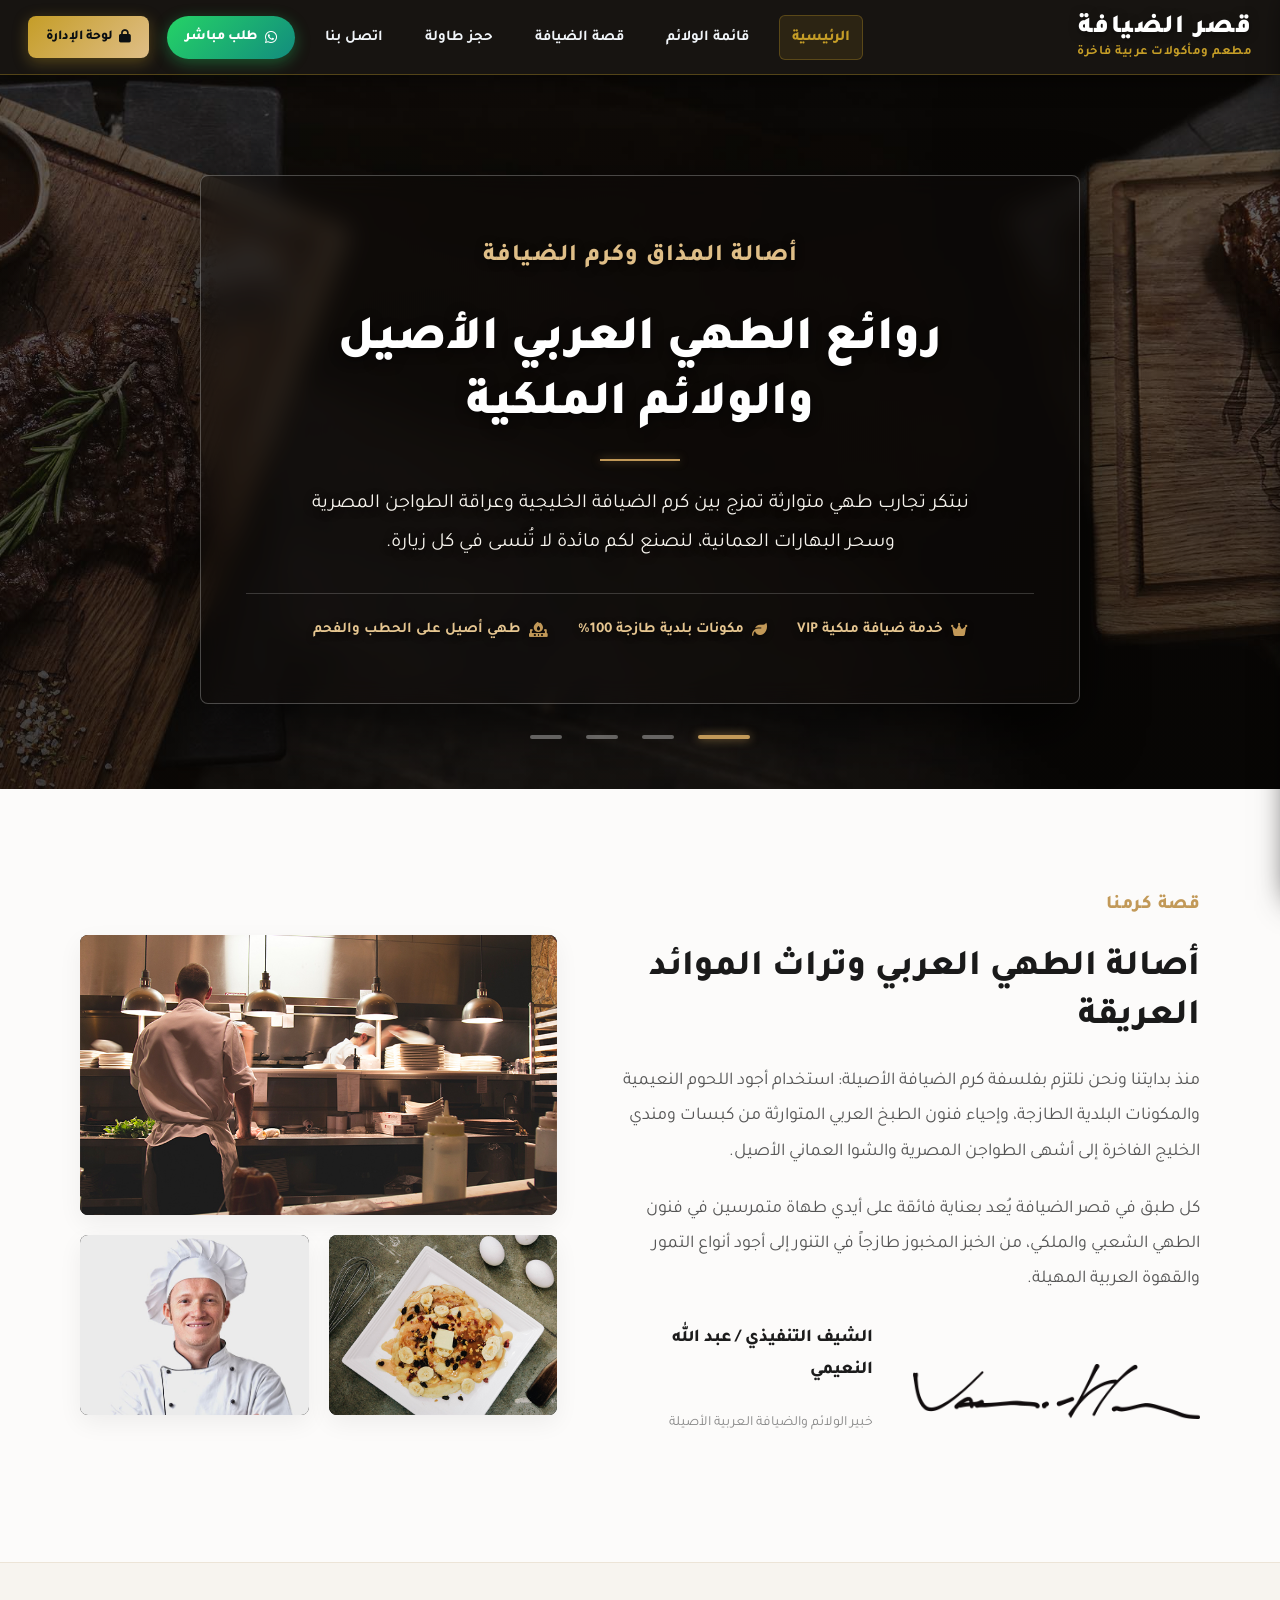
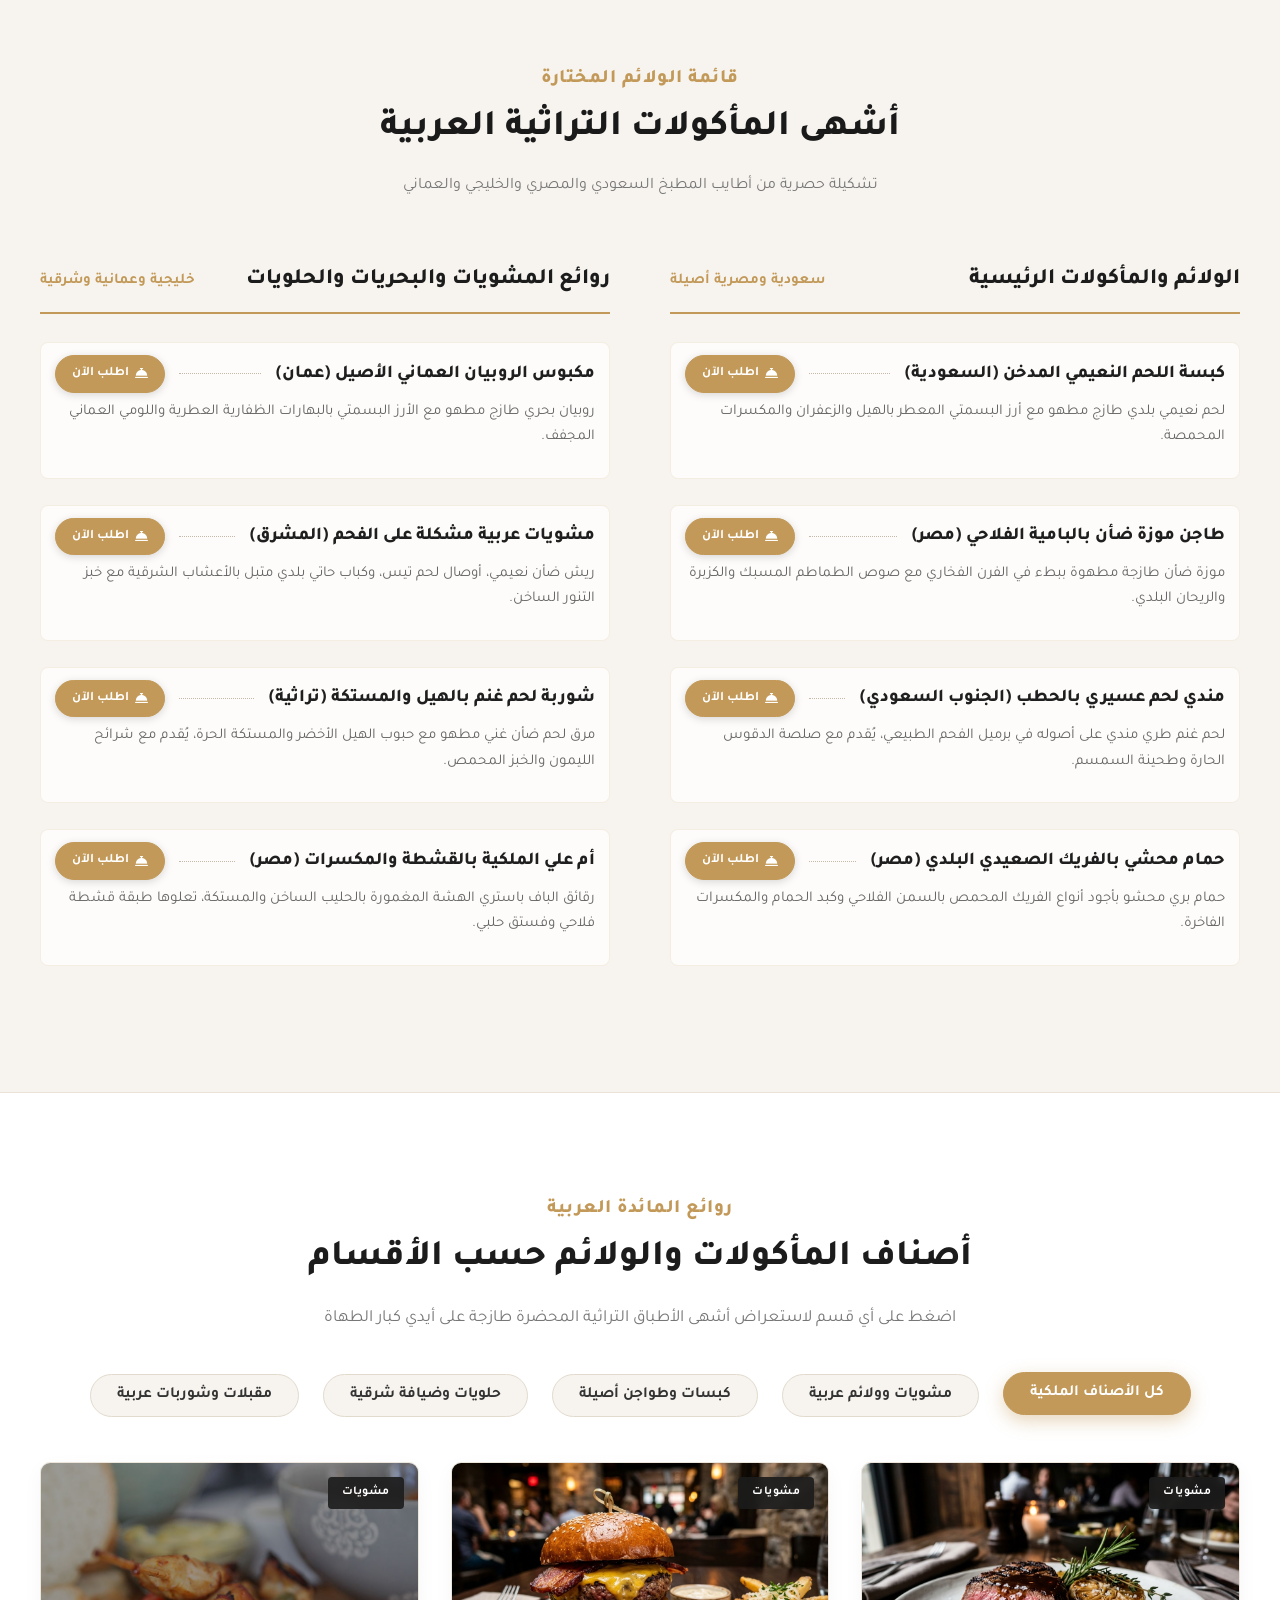
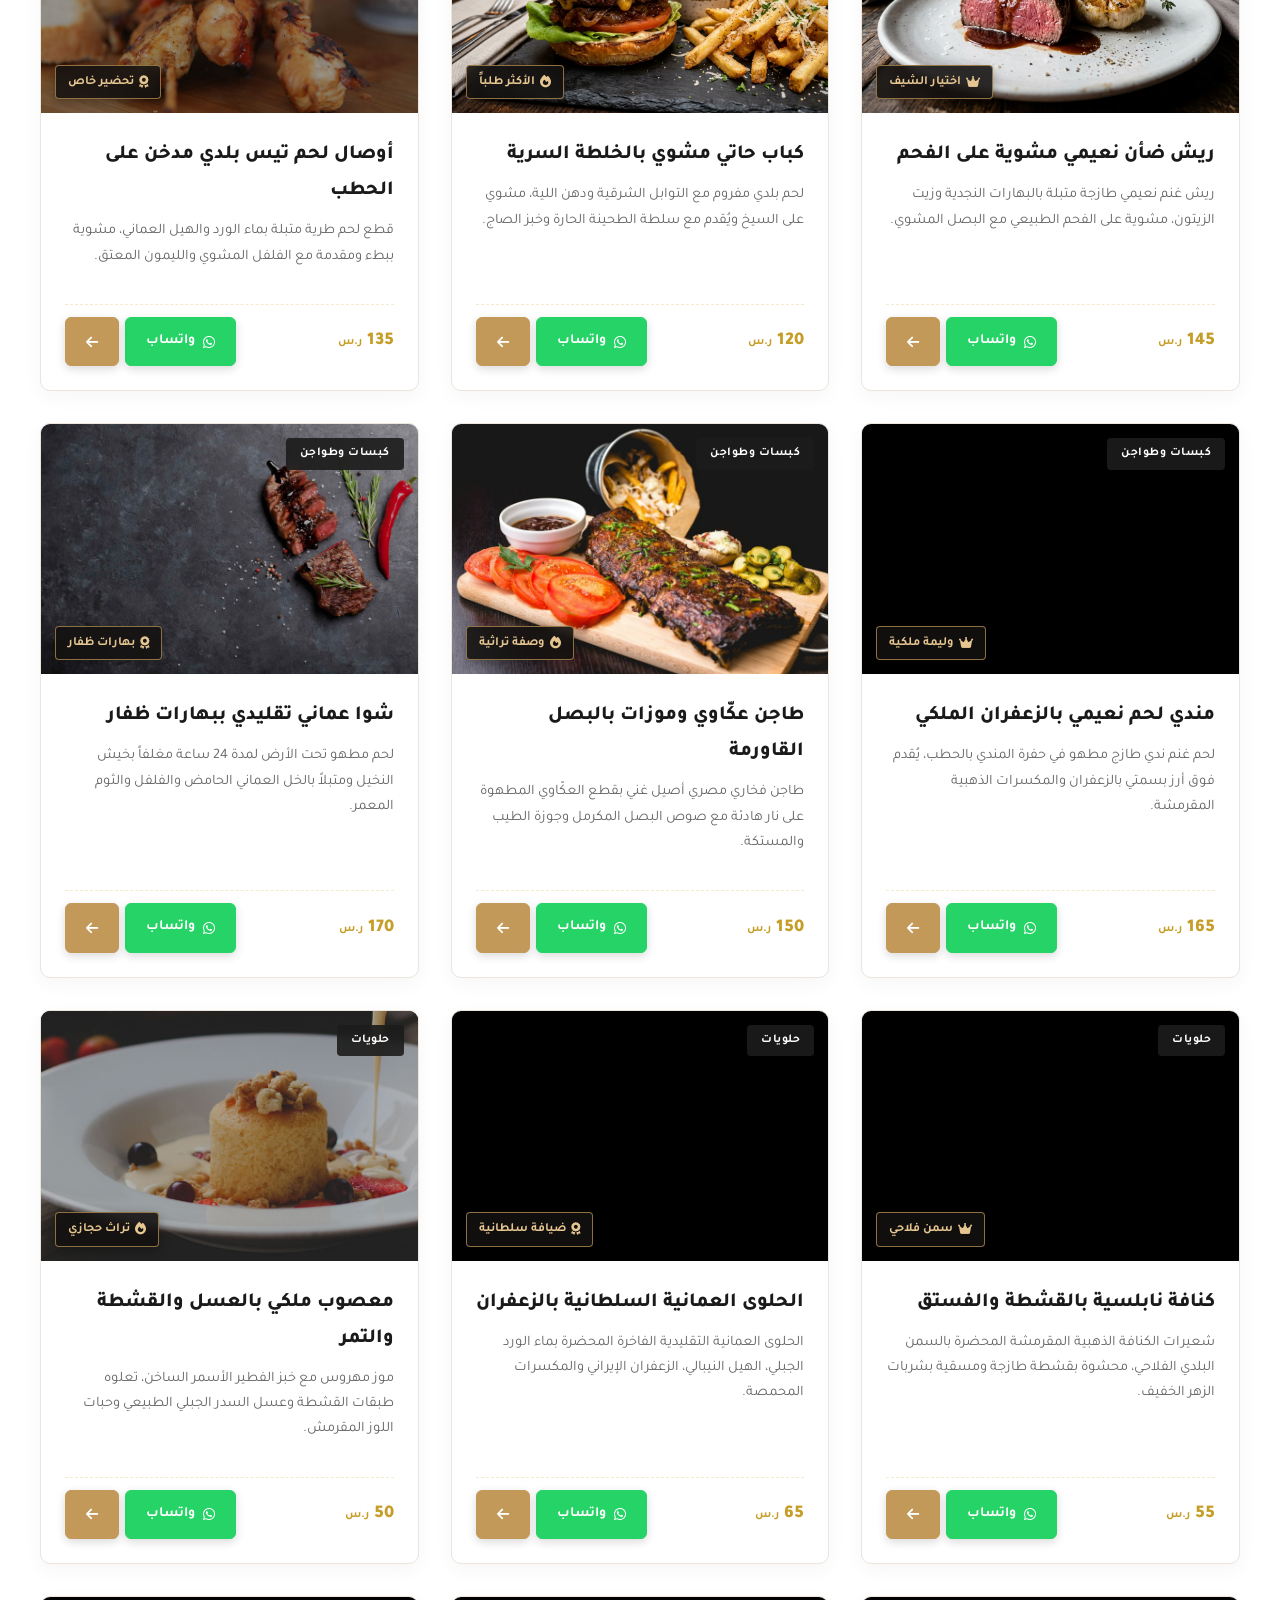
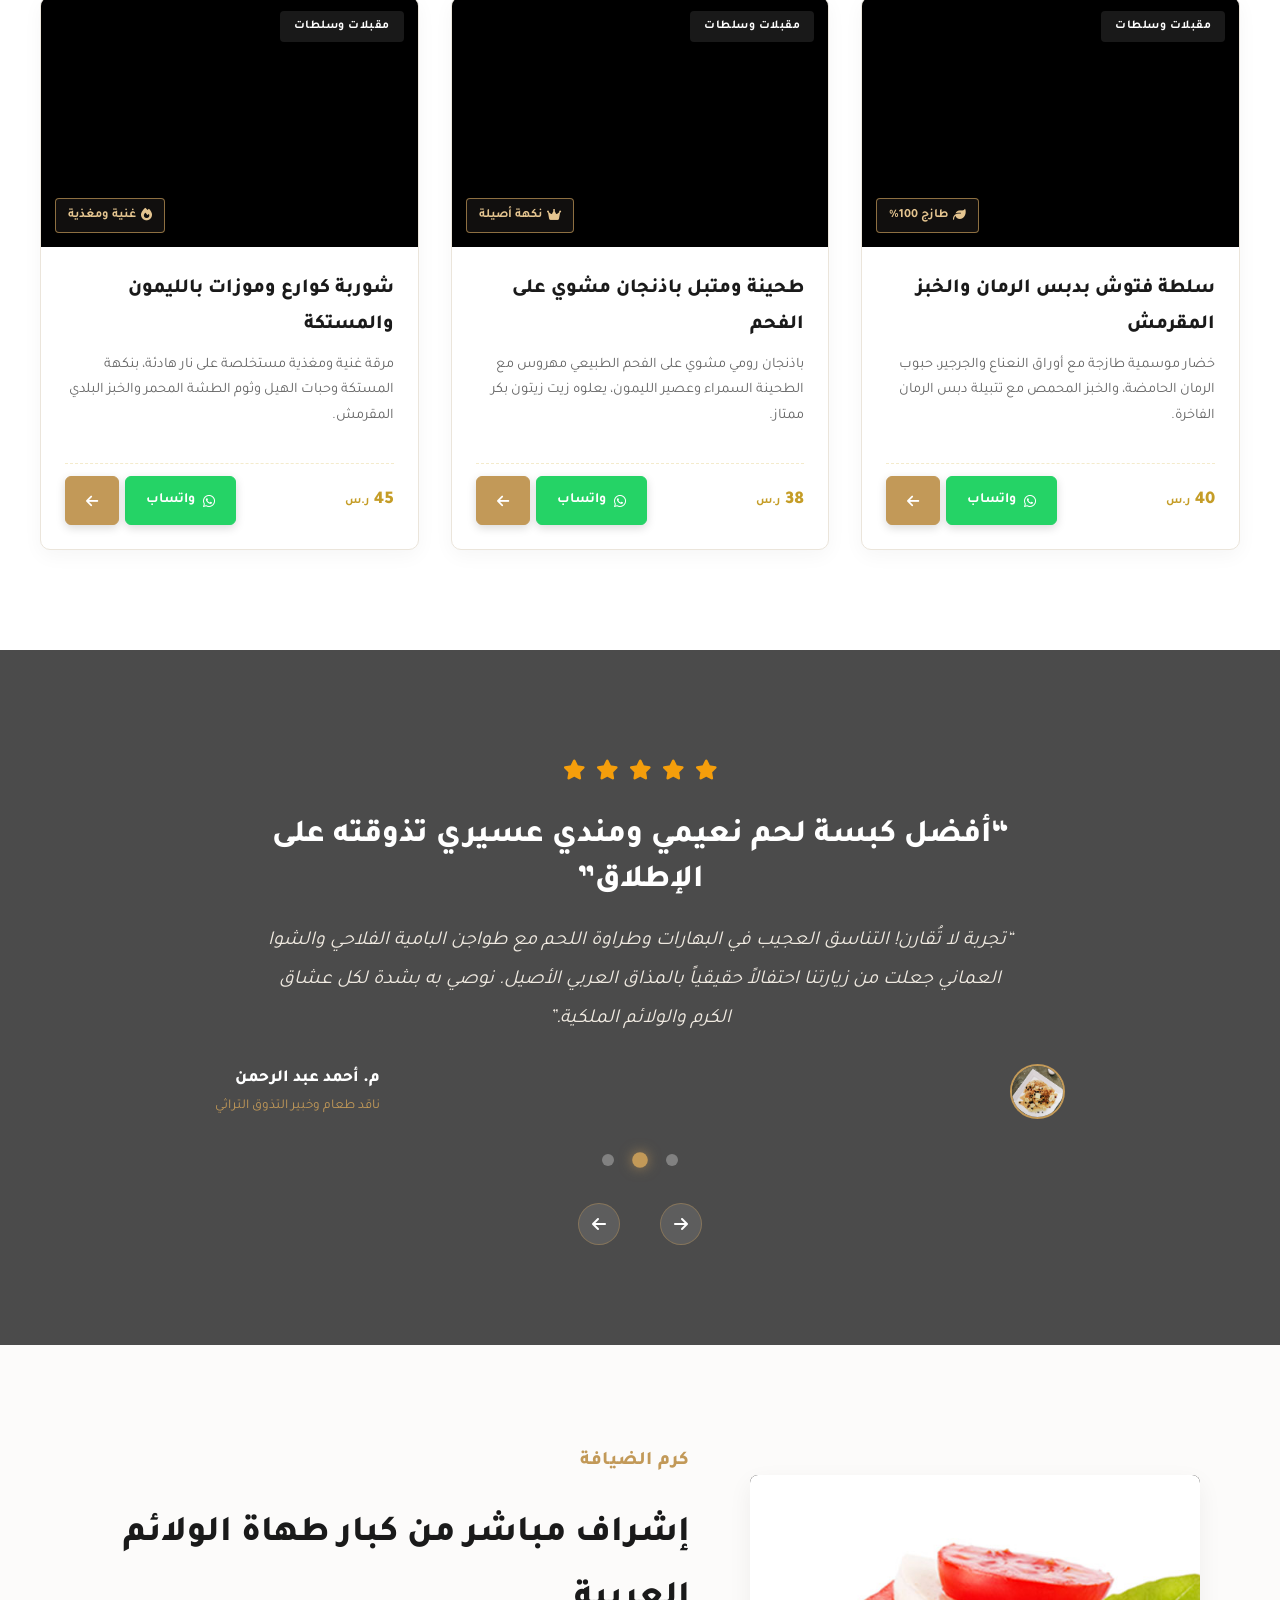
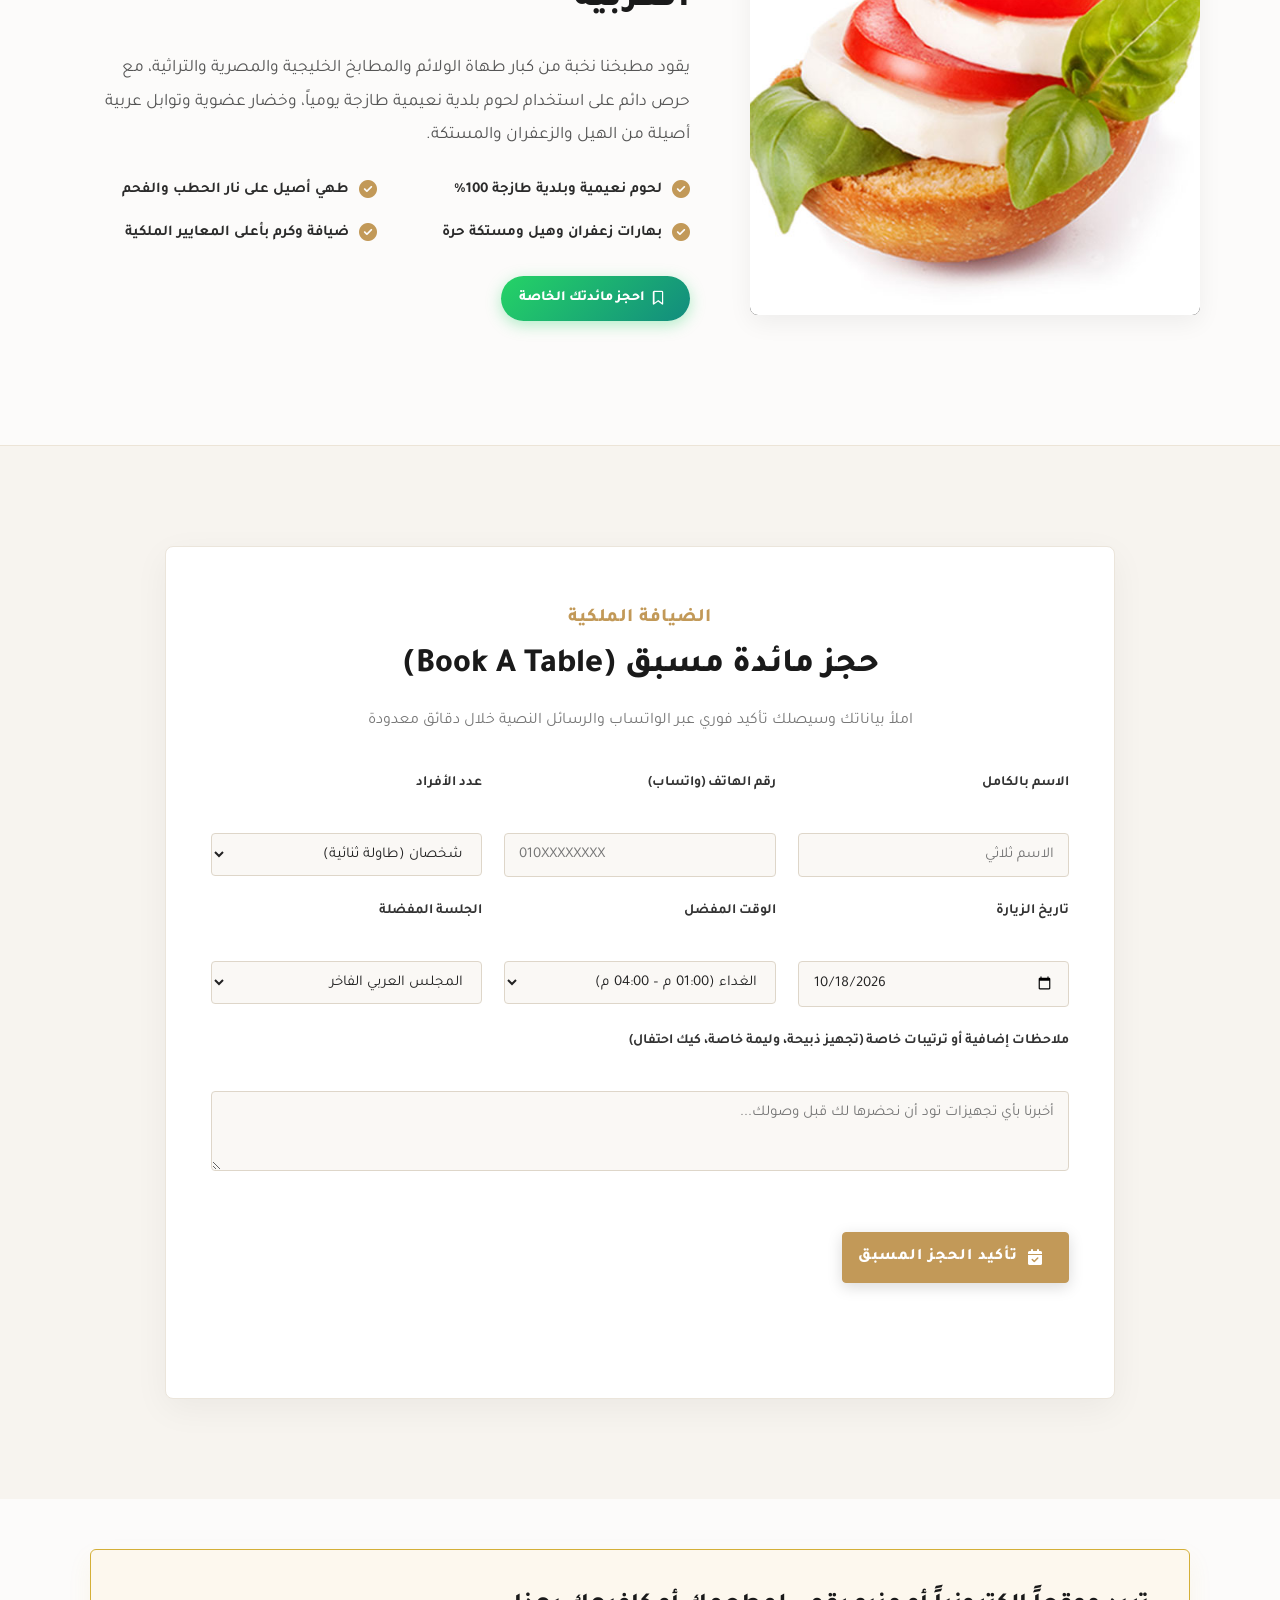
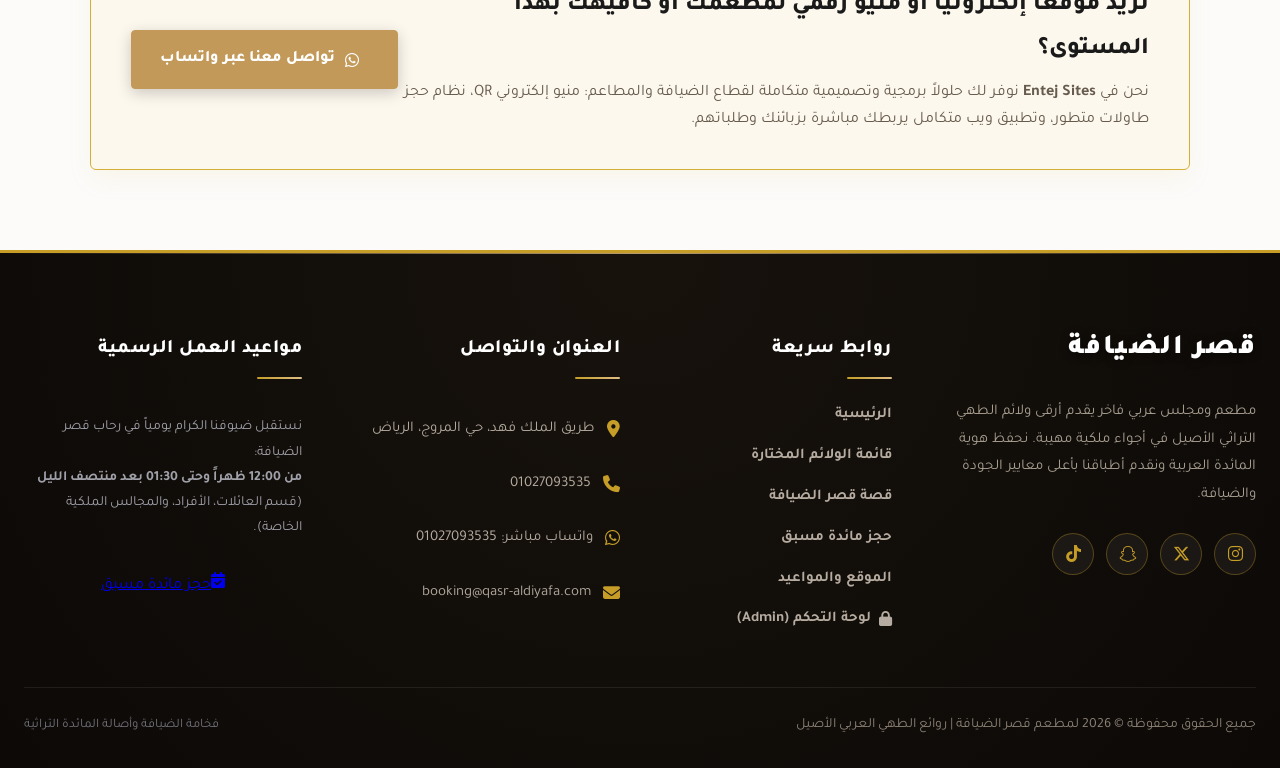
==== commit a57b077c: "style: enhance header and footer luxury oriental styling, glassmorphism, responsive grid and eager i" ====
--- a/index.html
+++ b/index.html
@@ -119,13 +119,13 @@
       </div></div></div>
 <div class="story-media-grid">
 <div class="interactive-img-wrap story-media-main">
-      <img decoding="async" src="images/story_dish1.jpg" alt="Ambiance" loading="lazy" title="مطعم قصر الضيافة | نموذج تصميم موقع مطعم شرقي فاخر">
+      <img decoding="async" src="images/story_dish1.jpg" alt="Ambiance" loading="eager" title="مطعم قصر الضيافة | نموذج تصميم موقع مطعم شرقي فاخر">
     </div>
 <div class="interactive-img-wrap story-media-sub">
-      <img decoding="async" src="images/story_dish2.jpg" alt="Chef Craft" loading="lazy" title="مطعم قصر الضيافة | نموذج تصميم موقع مطعم شرقي فاخر">
+      <img decoding="async" src="images/story_dish2.jpg" alt="Chef Craft" loading="eager" title="مطعم قصر الضيافة | نموذج تصميم موقع مطعم شرقي فاخر">
     </div>
 <div class="interactive-img-wrap story-media-sub">
-      <img decoding="async" src="images/story_signature.jpg" alt="Dessert Plating" loading="lazy" title="مطعم قصر الضيافة | نموذج تصميم موقع مطعم شرقي فاخر">
+      <img decoding="async" src="images/story_signature.jpg" alt="Dessert Plating" loading="eager" title="مطعم قصر الضيافة | نموذج تصميم موقع مطعم شرقي فاخر">
     </div></div>
 </section>
 <!-- 5. Section: Dotted Restaurant Menu (Arabian Heritage) -->
@@ -234,7 +234,7 @@
     <div class="food-card" data-cat="grills">
       <div class="food-thumb-wrap">
         <a href="dish-detail.html?id=1" style="display:block; width:100%; height:100%;">
-          <img decoding="async" src="images/lamb_chops.jpg" alt="ريش ضأن نعيمي مشوية على الفحم" loading="lazy">
+          <img decoding="async" src="images/lamb_chops.jpg" alt="ريش ضأن نعيمي مشوية على الفحم" loading="eager">
         </a>
         <span class="card-badge-cat">مشويات</span>
         <span class="card-badge-special"><i class="fa-solid fa-crown"></i> اختيار الشيف</span>
@@ -259,7 +259,7 @@
     <div class="food-card" data-cat="grills">
       <div class="food-thumb-wrap">
         <a href="dish-detail.html?id=2" style="display:block; width:100%; height:100%;">
-          <img decoding="async" src="images/kofta.jpg" alt="كباب حاتي مشوي بالخلطة السرية" loading="lazy">
+          <img decoding="async" src="images/kofta.jpg" alt="كباب حاتي مشوي بالخلطة السرية" loading="eager">
         </a>
         <span class="card-badge-cat">مشويات</span>
         <span class="card-badge-special"><i class="fa-solid fa-fire"></i> الأكثر طلباً</span>
@@ -284,7 +284,7 @@
     <div class="food-card" data-cat="grills">
       <div class="food-thumb-wrap">
         <a href="dish-detail.html?id=3" style="display:block; width:100%; height:100%;">
-          <img decoding="async" src="images/smoked_meat.jpg" alt="أوصال لحم تيس بلدي مدخن على الحطب" loading="lazy">
+          <img decoding="async" src="images/smoked_meat.jpg" alt="أوصال لحم تيس بلدي مدخن على الحطب" loading="eager">
         </a>
         <span class="card-badge-cat">مشويات</span>
         <span class="card-badge-special"><i class="fa-solid fa-award"></i> تحضير خاص</span>
@@ -309,7 +309,7 @@
     <div class="food-card" data-cat="mains">
       <div class="food-thumb-wrap">
         <a href="dish-detail.html?id=4" style="display:block; width:100%; height:100%;">
-          <img decoding="async" src="images/mandi.jpg" alt="مندي لحم نعيمي بالزعفران الملكي" loading="lazy">
+          <img decoding="async" src="images/mandi.jpg" alt="مندي لحم نعيمي بالزعفران الملكي" loading="eager">
         </a>
         <span class="card-badge-cat">كبسات وطواجن</span>
         <span class="card-badge-special"><i class="fa-solid fa-crown"></i> وليمة ملكية</span>
@@ -334,7 +334,7 @@
     <div class="food-card" data-cat="mains">
       <div class="food-thumb-wrap">
         <a href="dish-detail.html?id=5" style="display:block; width:100%; height:100%;">
-          <img decoding="async" src="images/tajin.jpg" alt="طاجن عكّاوي وموزات بالبصل القاورمة" loading="lazy">
+          <img decoding="async" src="images/tajin.jpg" alt="طاجن عكّاوي وموزات بالبصل القاورمة" loading="eager">
         </a>
         <span class="card-badge-cat">كبسات وطواجن</span>
         <span class="card-badge-special"><i class="fa-solid fa-fire"></i> وصفة تراثية</span>
@@ -359,7 +359,7 @@
     <div class="food-card" data-cat="mains">
       <div class="food-thumb-wrap">
         <a href="dish-detail.html?id=6" style="display:block; width:100%; height:100%;">
-          <img decoding="async" src="images/omani_shuwa.jpg" alt="شوا عماني تقليدي ببهارات ظفار" loading="lazy">
+          <img decoding="async" src="images/omani_shuwa.jpg" alt="شوا عماني تقليدي ببهارات ظفار" loading="eager">
         </a>
         <span class="card-badge-cat">كبسات وطواجن</span>
         <span class="card-badge-special"><i class="fa-solid fa-award"></i> بهارات ظفار</span>
@@ -384,7 +384,7 @@
     <div class="food-card" data-cat="desserts">
       <div class="food-thumb-wrap">
         <a href="dish-detail.html?id=7" style="display:block; width:100%; height:100%;">
-          <img decoding="async" src="images/kunafa.jpg" alt="كنافة نابلسية بالقشطة والفستق" loading="lazy">
+          <img decoding="async" src="images/kunafa.jpg" alt="كنافة نابلسية بالقشطة والفستق" loading="eager">
         </a>
         <span class="card-badge-cat">حلويات</span>
         <span class="card-badge-special"><i class="fa-solid fa-crown"></i> سمن فلاحي</span>
@@ -409,7 +409,7 @@
     <div class="food-card" data-cat="desserts">
       <div class="food-thumb-wrap">
         <a href="dish-detail.html?id=8" style="display:block; width:100%; height:100%;">
-          <img decoding="async" src="images/omani_halwa.jpg" alt="الحلوى العمانية السلطانية بالزعفران" loading="lazy">
+          <img decoding="async" src="images/omani_halwa.jpg" alt="الحلوى العمانية السلطانية بالزعفران" loading="eager">
         </a>
         <span class="card-badge-cat">حلويات</span>
         <span class="card-badge-special"><i class="fa-solid fa-award"></i> ضيافة سلطانية</span>
@@ -434,7 +434,7 @@
     <div class="food-card" data-cat="desserts">
       <div class="food-thumb-wrap">
         <a href="dish-detail.html?id=9" style="display:block; width:100%; height:100%;">
-          <img decoding="async" src="images/masoub.jpg" alt="معصوب ملكي بالعسل والقشطة والتمر" loading="lazy">
+          <img decoding="async" src="images/masoub.jpg" alt="معصوب ملكي بالعسل والقشطة والتمر" loading="eager">
         </a>
         <span class="card-badge-cat">حلويات</span>
         <span class="card-badge-special"><i class="fa-solid fa-fire"></i> تراث حجازي</span>
@@ -459,7 +459,7 @@
     <div class="food-card" data-cat="salads">
       <div class="food-thumb-wrap">
         <a href="dish-detail.html?id=10" style="display:block; width:100%; height:100%;">
-          <img decoding="async" src="images/fattoush.jpg" alt="سلطة فتوش بدبس الرمان والخبز المقرمش" loading="lazy">
+          <img decoding="async" src="images/fattoush.jpg" alt="سلطة فتوش بدبس الرمان والخبز المقرمش" loading="eager">
         </a>
         <span class="card-badge-cat">مقبلات وسلطات</span>
         <span class="card-badge-special"><i class="fa-solid fa-leaf"></i> طازج 100%</span>
@@ -484,7 +484,7 @@
     <div class="food-card" data-cat="salads">
       <div class="food-thumb-wrap">
         <a href="dish-detail.html?id=11" style="display:block; width:100%; height:100%;">
-          <img decoding="async" src="images/mutabbal.jpg" alt="طحينة ومتبل باذنجان مشوي على الفحم" loading="lazy">
+          <img decoding="async" src="images/mutabbal.jpg" alt="طحينة ومتبل باذنجان مشوي على الفحم" loading="eager">
         </a>
         <span class="card-badge-cat">مقبلات وسلطات</span>
         <span class="card-badge-special"><i class="fa-solid fa-crown"></i> نكهة أصيلة</span>
@@ -509,7 +509,7 @@
     <div class="food-card" data-cat="salads">
       <div class="food-thumb-wrap">
         <a href="dish-detail.html?id=12" style="display:block; width:100%; height:100%;">
-          <img decoding="async" src="images/soup.jpg" alt="شوربة كوارع وموزات بالليمون والمستكة" loading="lazy">
+          <img decoding="async" src="images/soup.jpg" alt="شوربة كوارع وموزات بالليمون والمستكة" loading="eager">
         </a>
         <span class="card-badge-cat">مقبلات وسلطات</span>
         <span class="card-badge-special"><i class="fa-solid fa-fire"></i> غنية ومغذية</span>
--- a/css/style.css
+++ b/css/style.css
@@ -1,3 +1,5 @@
+@import url('https://fonts.googleapis.com/css2?family=Cairo:wght@400;600;700;800;900&family=Tajawal:wght@400;500;700;800;900&display=swap');
+
 
 
 /* Reset & Universal Tajawal Typography */
@@ -1829,3 +1831,406 @@
     display: none !important;
   }
 }
+
+
+/* ==========================================================================
+   DEFINITIVE LUXURY ORIENTAL HEADER & FOOTER ENHANCEMENTS
+   ========================================================================== */
+
+/* 1. Universal Typography */
+*, *::before, *::after {
+  box-sizing: border-box !important;
+}
+
+body, h1, h2, h3, h4, h5, h6, p, a, span:not([class*="fa-"]), button, input, select, textarea, div, section, header, footer, nav, ul, li {
+  font-family: 'Tajawal', 'Cairo', sans-serif !important;
+}
+
+/* 2. Sticky Glassmorphic Oriental Header */
+.savory-site-header {
+  position: sticky !important;
+  top: 0 !important;
+  left: 0 !important;
+  right: 0 !important;
+  width: 100% !important;
+  background: rgba(14, 11, 8, 0.96) !important;
+  backdrop-filter: blur(14px) !important;
+  -webkit-backdrop-filter: blur(14px) !important;
+  border-bottom: 1px solid rgba(197, 157, 39, 0.35) !important;
+  box-shadow: 0 4px 25px rgba(0, 0, 0, 0.55) !important;
+  padding: 0 !important;
+  margin: 0 !important;
+  display: block !important;
+  z-index: 999999 !important;
+  direction: rtl !important;
+}
+
+.savory-header-inner {
+  max-width: 1360px !important;
+  margin: 0 auto !important;
+  padding: 14px 28px !important;
+  display: flex !important;
+  align-items: center !important;
+  justify-content: space-between !important;
+  width: 100% !important;
+}
+
+.savory-logo-link,
+.savory-logo-wrap {
+  text-decoration: none !important;
+  display: flex !important;
+  flex-direction: column !important;
+  align-items: flex-start !important;
+  gap: 2px !important;
+  transition: transform 0.25s ease !important;
+  cursor: pointer !important;
+}
+
+.savory-logo-link:hover,
+.savory-logo-wrap:hover {
+  transform: translateY(-1px) !important;
+}
+
+.savory-logo-link .logo-title,
+.savory-logo-title {
+  font-family: 'Tajawal', sans-serif !important;
+  font-size: 26px !important;
+  font-weight: 900 !important;
+  color: #ffffff !important;
+  letter-spacing: 1.5px !important;
+  line-height: 1.1 !important;
+  text-shadow: 0 2px 10px rgba(0,0,0,0.5) !important;
+  margin: 0 !important;
+}
+
+.savory-logo-link .logo-sub,
+.savory-logo-sub {
+  font-family: 'Tajawal', sans-serif !important;
+  font-size: 13px !important;
+  font-weight: 700 !important;
+  color: #c59d27 !important;
+  letter-spacing: 0.5px !important;
+  line-height: 1.2 !important;
+  margin: 0 !important;
+}
+
+.nav-links-wrap,
+.savory-nav-links {
+  display: flex !important;
+  align-items: center !important;
+  gap: 18px !important;
+  list-style: none !important;
+  margin: 0 !important;
+  padding: 0 !important;
+}
+
+.nav-links-wrap a,
+.savory-nav-links a {
+  color: #f1f5f9 !important;
+  text-decoration: none !important;
+  font-weight: 700 !important;
+  font-size: 15px !important;
+  padding: 8px 12px !important;
+  border-radius: 6px !important;
+  transition: all 0.22s ease !important;
+  display: inline-flex !important;
+  align-items: center !important;
+}
+
+.nav-links-wrap a:hover,
+.savory-nav-links a:hover {
+  color: #dfbe87 !important;
+}
+
+.nav-links-wrap a.active,
+.savory-nav-links a.active {
+  color: #c59d27 !important;
+  font-weight: 800 !important;
+  background: rgba(197, 157, 39, 0.12) !important;
+  border: 1px solid rgba(197, 157, 39, 0.3) !important;
+}
+
+.nav-links-wrap .nav-order-btn,
+.btn-nav-reserve {
+  background: linear-gradient(135deg, #25d366, #128c7e) !important;
+  color: #ffffff !important;
+  padding: 9px 18px !important;
+  border-radius: 30px !important;
+  font-weight: 800 !important;
+  font-size: 14px !important;
+  display: inline-flex !important;
+  align-items: center !important;
+  gap: 8px !important;
+  text-decoration: none !important;
+  box-shadow: 0 4px 15px rgba(37, 211, 102, 0.35) !important;
+  transition: all 0.25s ease !important;
+  border: none !important;
+}
+
+.nav-links-wrap .nav-order-btn:hover,
+.btn-nav-reserve:hover {
+  transform: translateY(-2px) !important;
+  box-shadow: 0 6px 20px rgba(37, 211, 102, 0.5) !important;
+  color: #ffffff !important;
+}
+
+.nav-links-wrap .admin-nav-btn {
+  background: linear-gradient(135deg, #c59d27, #dfbe87) !important;
+  color: #0b0f12 !important;
+  padding: 9px 18px !important;
+  border-radius: 8px !important;
+  font-weight: 800 !important;
+  font-size: 13.5px !important;
+  display: inline-flex !important;
+  align-items: center !important;
+  gap: 6px !important;
+  text-decoration: none !important;
+  box-shadow: 0 4px 15px rgba(197, 157, 39, 0.35) !important;
+  transition: all 0.25s ease !important;
+}
+
+.nav-links-wrap .admin-nav-btn:hover {
+  transform: translateY(-2px) !important;
+  box-shadow: 0 6px 20px rgba(197, 157, 39, 0.5) !important;
+  color: #0b0f12 !important;
+}
+
+.mobile-nav-toggle {
+  display: none !important;
+  background: rgba(197, 157, 39, 0.12) !important;
+  border: 1px solid rgba(197, 157, 39, 0.35) !important;
+  color: #c59d27 !important;
+  font-size: 22px !important;
+  cursor: pointer !important;
+  padding: 8px 14px !important;
+  border-radius: 8px !important;
+  transition: all 0.2s ease !important;
+}
+
+.mobile-nav-toggle:hover {
+  background: rgba(197, 157, 39, 0.25) !important;
+  color: #dfbe87 !important;
+}
+
+@media (max-width: 992px) {
+  .nav-links-wrap,
+  .savory-nav-links {
+    display: none !important;
+  }
+  .mobile-nav-toggle {
+    display: inline-flex !important;
+    align-items: center !important;
+    justify-content: center !important;
+  }
+  .savory-header-inner {
+    padding: 12px 18px !important;
+  }
+}
+
+/* 3. Luxury Oriental Footer */
+.savory-footer-main {
+  background: #0d0a08 !important;
+  background: radial-gradient(circle at 50% 0%, #17120c 0%, #0c0907 100%) !important;
+  border-top: 3px solid #c59d27 !important;
+  padding: 80px 24px 30px !important;
+  color: #c4b9a8 !important;
+  direction: rtl !important;
+  text-align: right !important;
+  position: relative !important;
+  overflow: hidden !important;
+}
+
+.savory-footer-main::before {
+  content: '' !important;
+  position: absolute !important;
+  top: 0 !important;
+  left: 0 !important;
+  right: 0 !important;
+  height: 1px !important;
+  background: linear-gradient(90deg, transparent, rgba(223, 190, 135, 0.8), transparent) !important;
+}
+
+.footer-container {
+  max-width: 1360px !important;
+  margin: 0 auto !important;
+  width: 100% !important;
+}
+
+.footer-grid,
+.footer-grid-container {
+  display: grid !important;
+  grid-template-columns: 1.4fr 1fr 1.2fr 1.2fr !important;
+  gap: 40px !important;
+  margin-bottom: 50px !important;
+}
+
+.footer-col {
+  display: flex !important;
+  flex-direction: column !important;
+}
+
+.footer-logo-title,
+.footer-brand-wrap .footer-logo-text {
+  font-family: 'Tajawal', sans-serif !important;
+  font-size: 28px !important;
+  font-weight: 900 !important;
+  color: #ffffff !important;
+  letter-spacing: 1.5px !important;
+  line-height: 1.2 !important;
+  margin-bottom: 16px !important;
+  text-shadow: 0 2px 10px rgba(0, 0, 0, 0.4) !important;
+}
+
+.footer-about-text,
+.footer-about-desc {
+  font-size: 15px !important;
+  line-height: 1.85 !important;
+  color: #a89f91 !important;
+  margin-bottom: 24px !important;
+}
+
+.footer-social-links,
+.footer-social-icons {
+  display: flex !important;
+  gap: 12px !important;
+}
+
+.footer-social-links a,
+.footer-social-icons a {
+  width: 42px !important;
+  height: 42px !important;
+  border-radius: 50% !important;
+  background: rgba(255, 255, 255, 0.05) !important;
+  border: 1px solid rgba(197, 157, 39, 0.35) !important;
+  display: inline-flex !important;
+  align-items: center !important;
+  justify-content: center !important;
+  color: #c59d27 !important;
+  font-size: 17px !important;
+  text-decoration: none !important;
+  transition: all 0.25s ease !important;
+}
+
+.footer-social-links a:hover,
+.footer-social-icons a:hover {
+  background: #c59d27 !important;
+  color: #0b0f12 !important;
+  border-color: #dfbe87 !important;
+  transform: translateY(-3px) !important;
+  box-shadow: 0 4px 15px rgba(197, 157, 39, 0.4) !important;
+}
+
+.footer-col h4,
+.footer-col h4.col-title {
+  font-size: 19px !important;
+  font-weight: 800 !important;
+  color: #ffffff !important;
+  margin: 0 0 22px 0 !important;
+  position: relative !important;
+  padding-bottom: 12px !important;
+  letter-spacing: 0.5px !important;
+}
+
+.footer-col h4::after,
+.footer-col h4.col-title::after {
+  content: '' !important;
+  position: absolute !important;
+  bottom: 0 !important;
+  right: 0 !important;
+  width: 45px !important;
+  height: 2.5px !important;
+  background: linear-gradient(90deg, #c59d27, #dfbe87) !important;
+  border-radius: 2px !important;
+}
+
+.footer-nav-list,
+.footer-links-list {
+  list-style: none !important;
+  padding: 0 !important;
+  margin: 0 !important;
+  display: flex !important;
+  flex-direction: column !important;
+  gap: 12px !important;
+}
+
+.footer-nav-list li a,
+.footer-links-list a {
+  color: #b5aba0 !important;
+  text-decoration: none !important;
+  font-size: 15px !important;
+  font-weight: 600 !important;
+  transition: all 0.22s ease !important;
+  display: inline-flex !important;
+  align-items: center !important;
+  gap: 8px !important;
+}
+
+.footer-nav-list li a:hover,
+.footer-links-list a:hover {
+  color: #c59d27 !important;
+  transform: translateX(-4px) !important;
+}
+
+.footer-contact-item {
+  display: flex !important;
+  align-items: flex-start !important;
+  gap: 12px !important;
+  color: #b5aba0 !important;
+  font-size: 15px !important;
+  line-height: 1.7 !important;
+  margin-bottom: 14px !important;
+}
+
+.footer-contact-item i {
+  color: #c59d27 !important;
+  font-size: 17px !important;
+  margin-top: 4px !important;
+  flex-shrink: 0 !important;
+}
+
+.footer-contact-item a {
+  color: #b5aba0 !important;
+  text-decoration: none !important;
+  transition: color 0.2s ease !important;
+}
+
+.footer-contact-item a:hover {
+  color: #dfbe87 !important;
+}
+
+.footer-bottom-bar {
+  border-top: 1px solid rgba(255, 255, 255, 0.08) !important;
+  padding-top: 25px !important;
+  margin-top: 20px !important;
+  display: flex !important;
+  align-items: center !important;
+  justify-content: space-between !important;
+  flex-wrap: wrap !important;
+  gap: 15px !important;
+  font-size: 14px !important;
+  color: #8c8275 !important;
+}
+
+@media (max-width: 1024px) {
+  .footer-grid,
+  .footer-grid-container {
+    grid-template-columns: 1fr 1fr !important;
+    gap: 35px !important;
+  }
+}
+
+@media (max-width: 640px) {
+  .footer-grid,
+  .footer-grid-container {
+    grid-template-columns: 1fr !important;
+    gap: 30px !important;
+  }
+  .savory-footer-main {
+    padding: 60px 18px 25px !important;
+  }
+  .footer-bottom-bar {
+    flex-direction: column !important;
+    text-align: center !important;
+    gap: 8px !important;
+  }
+}
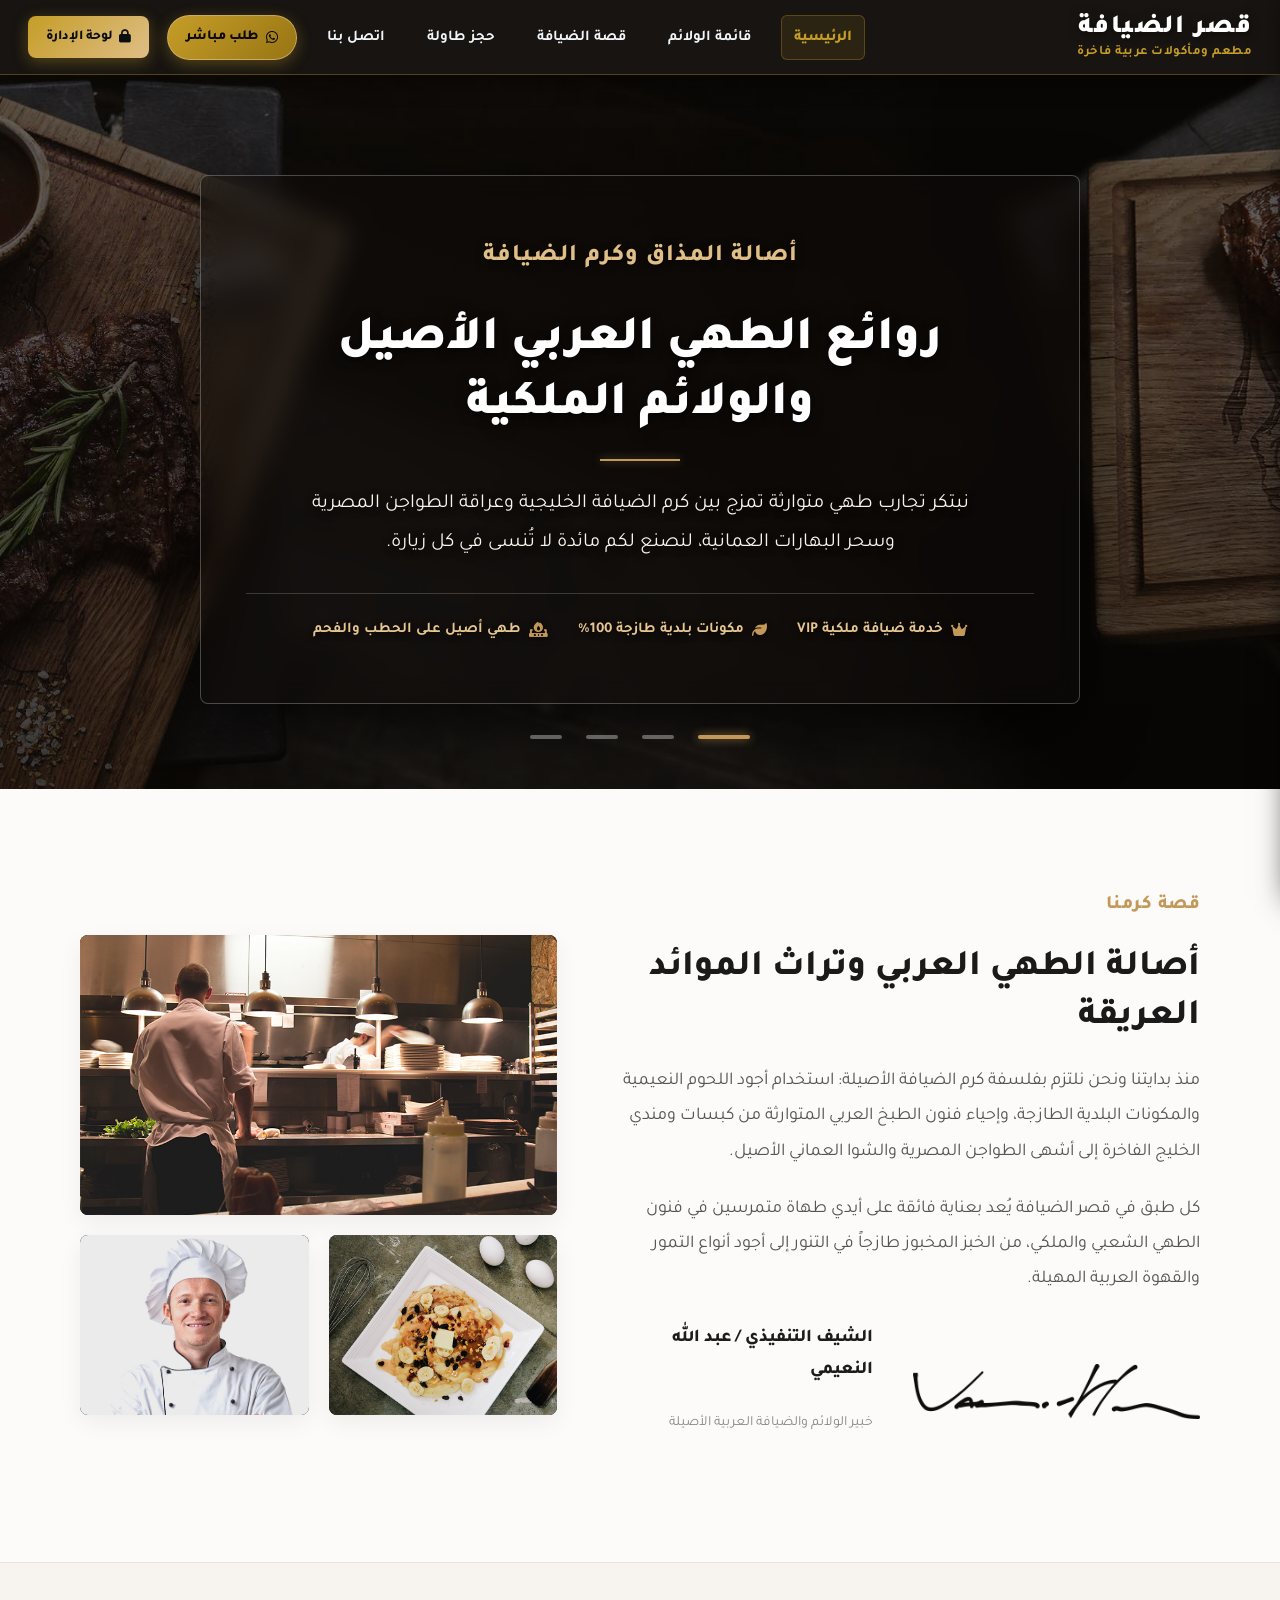
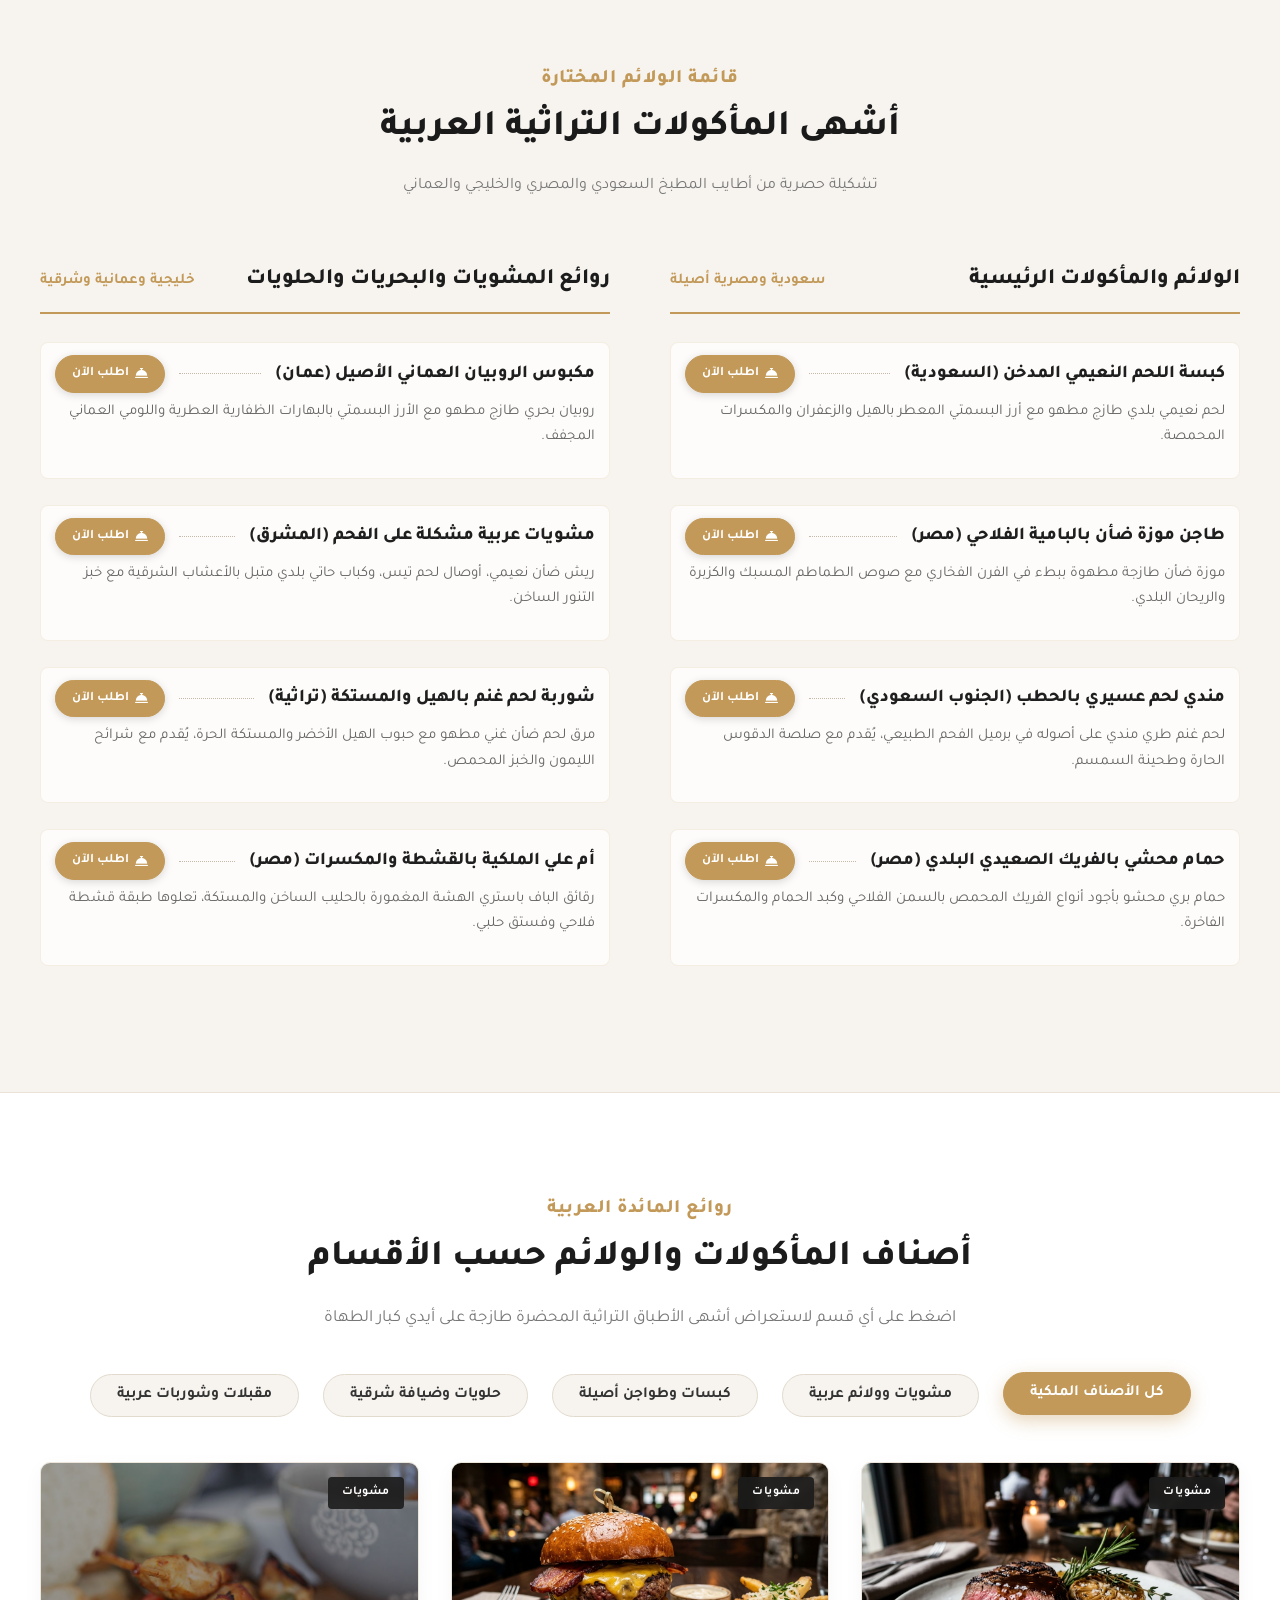
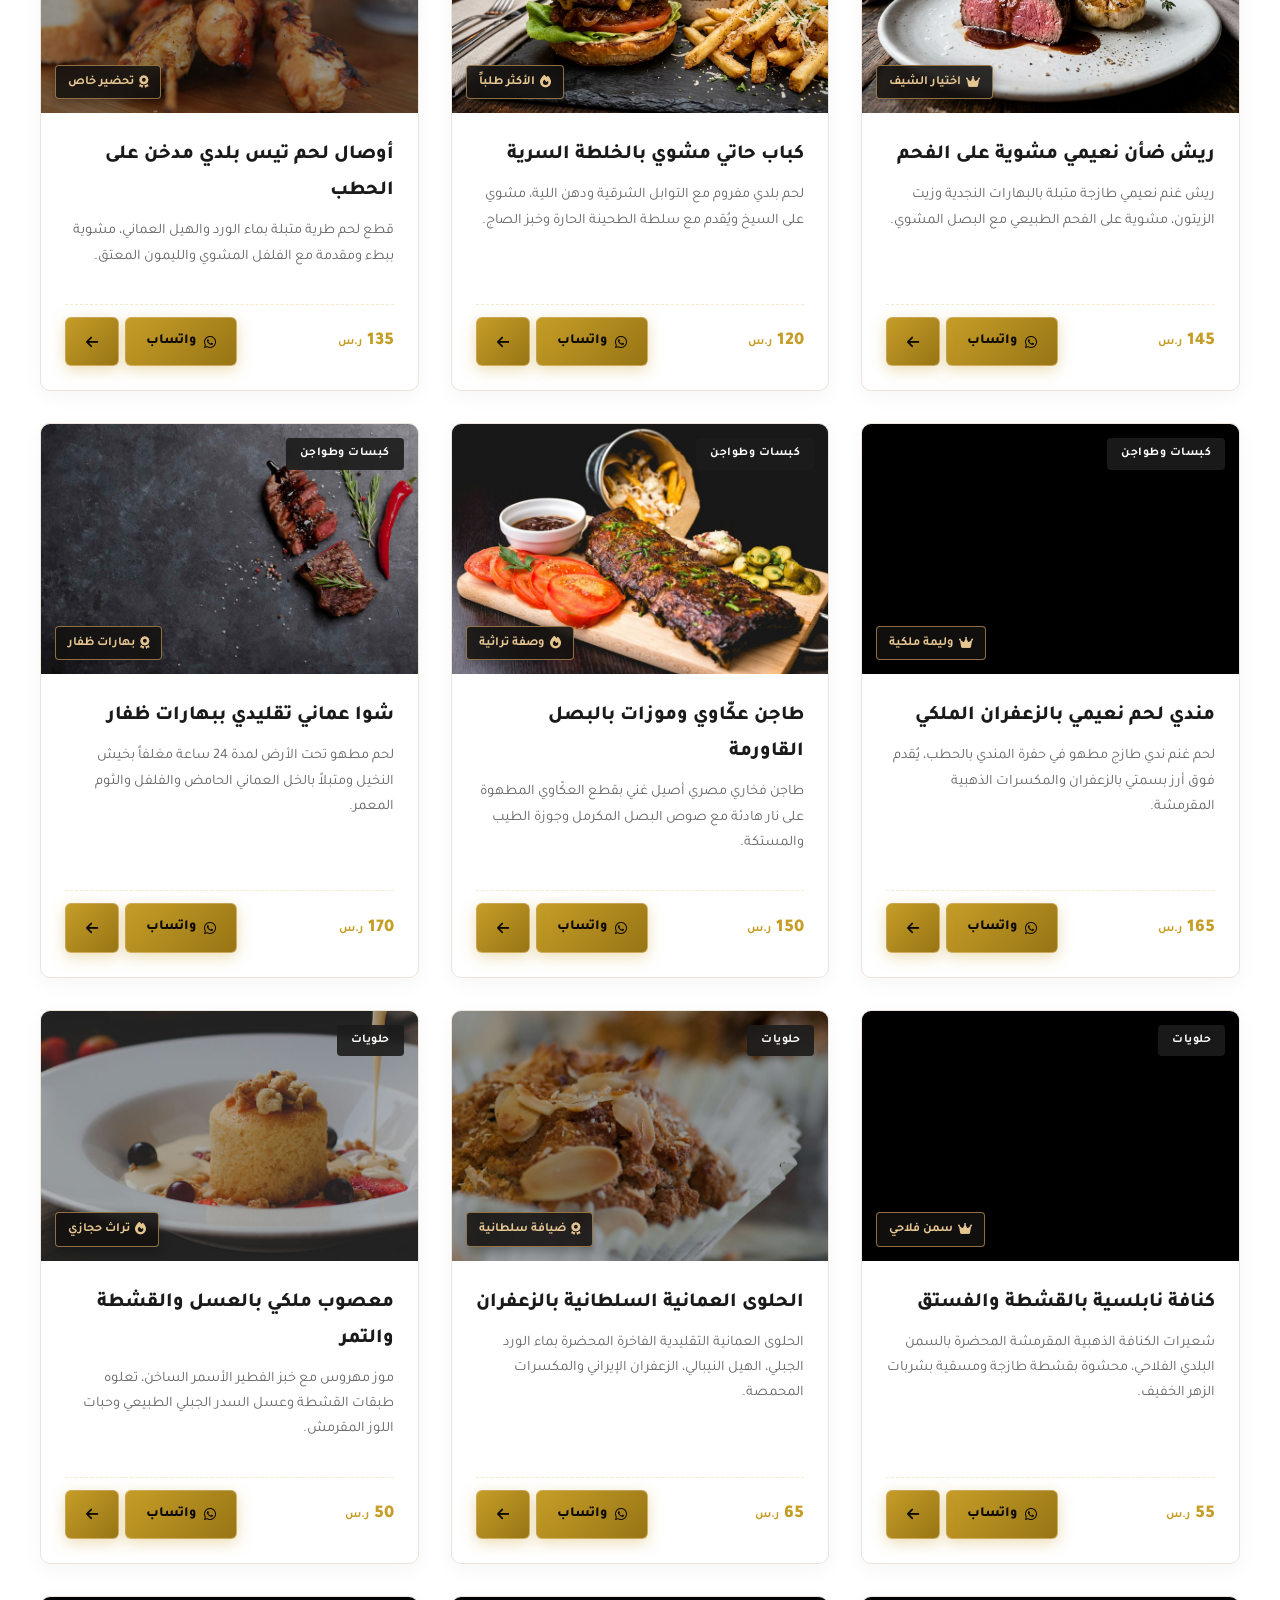
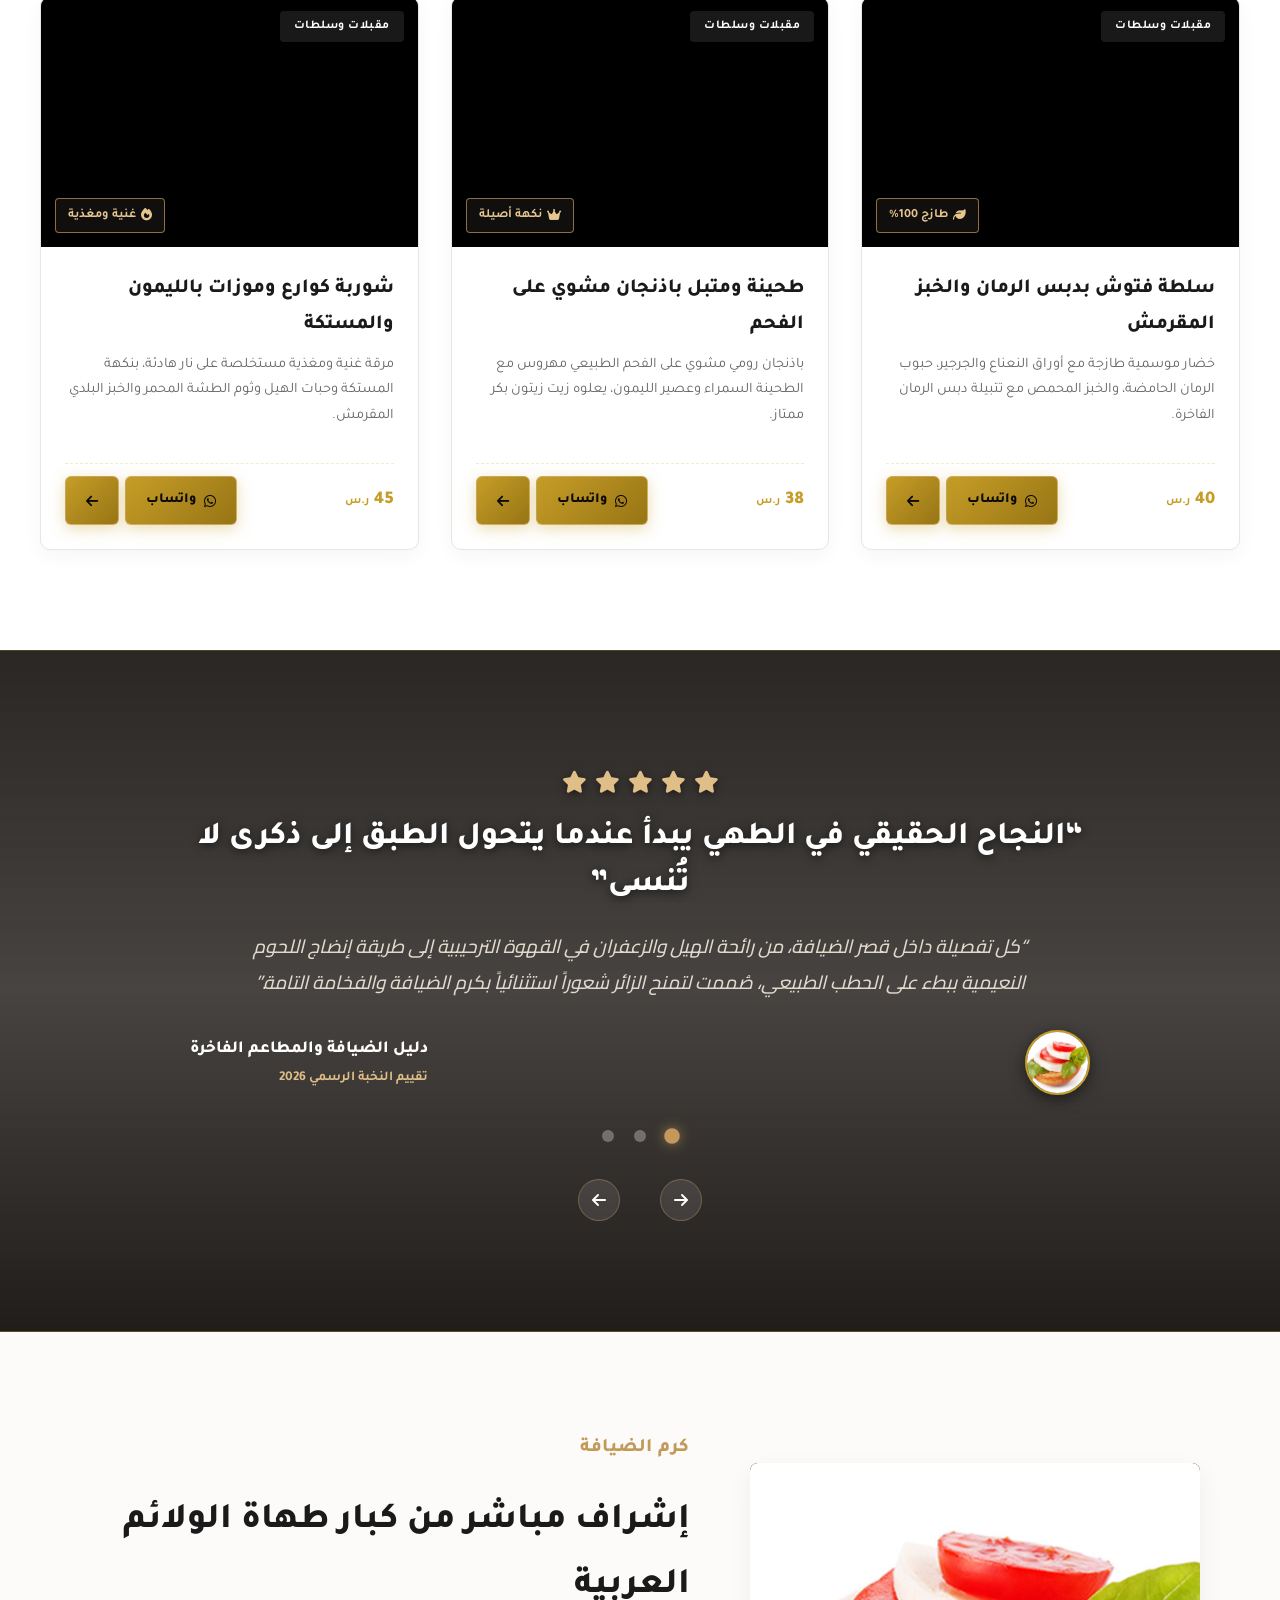
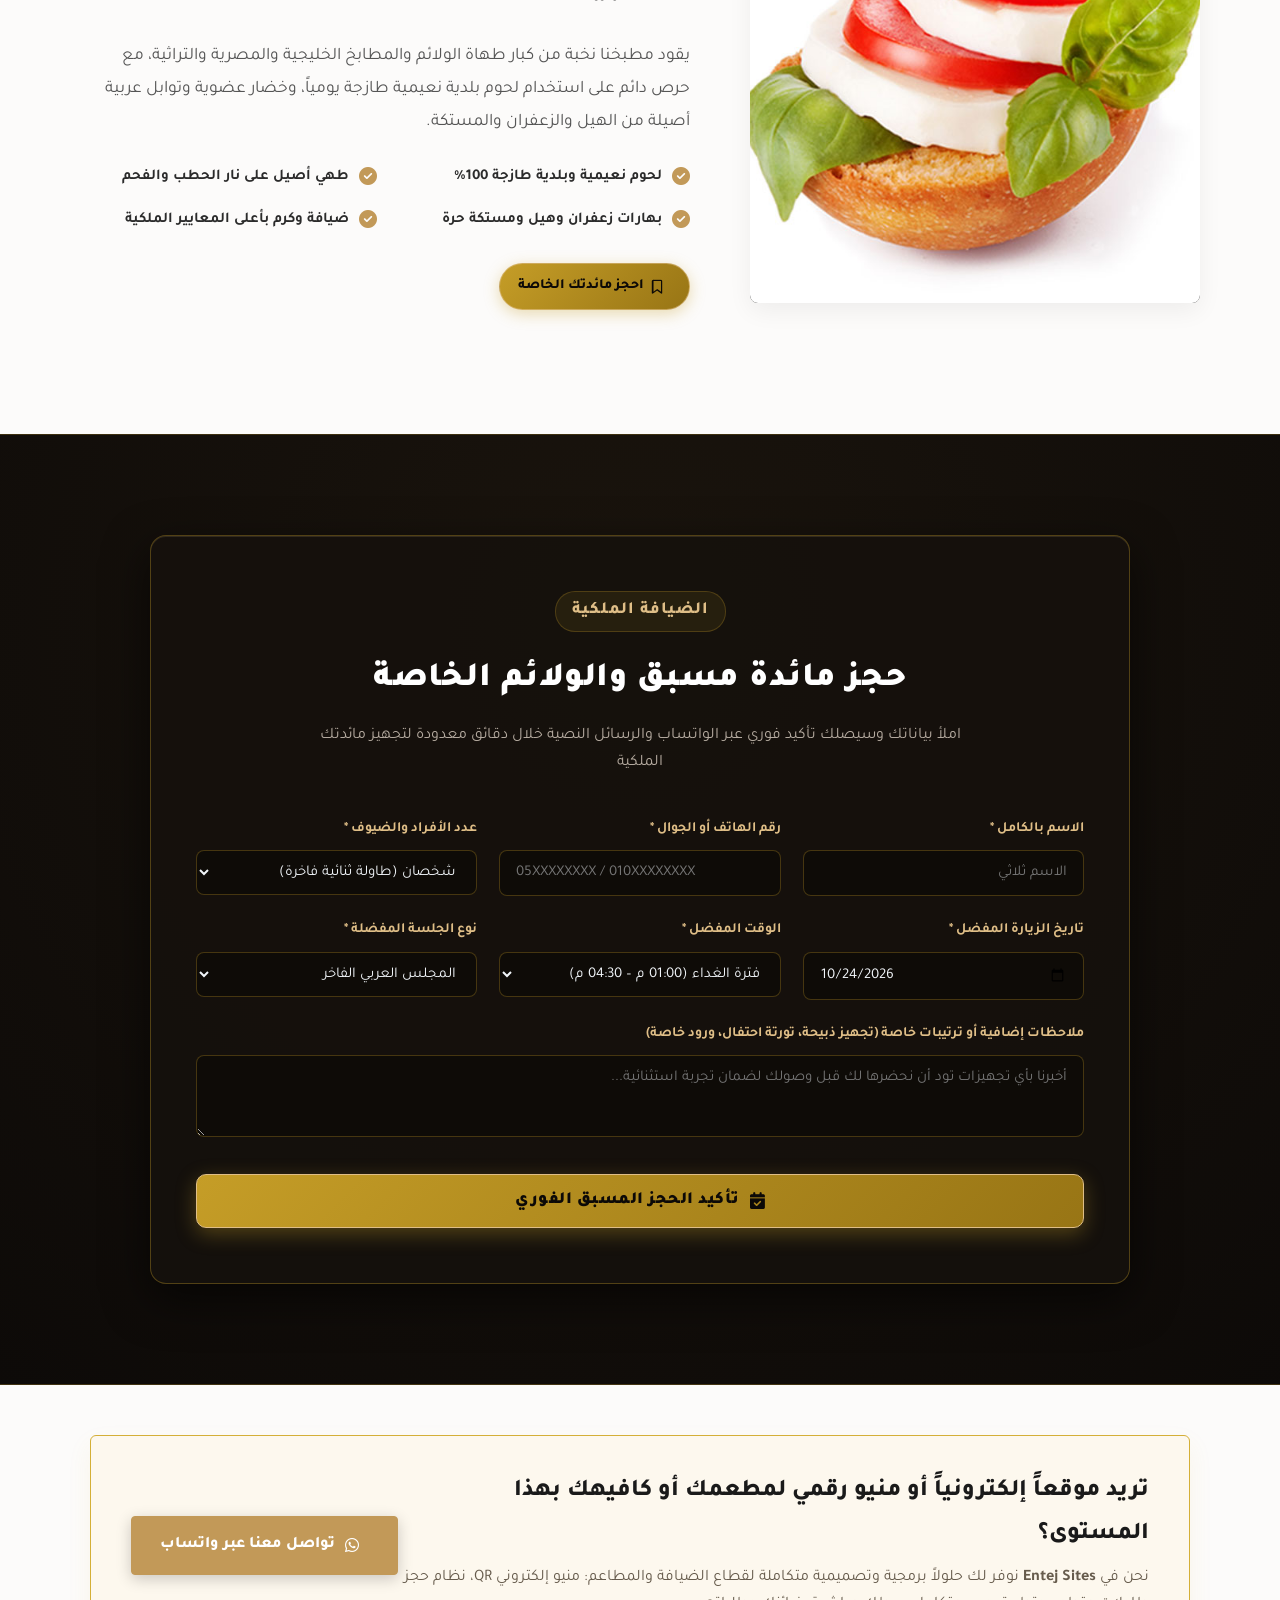
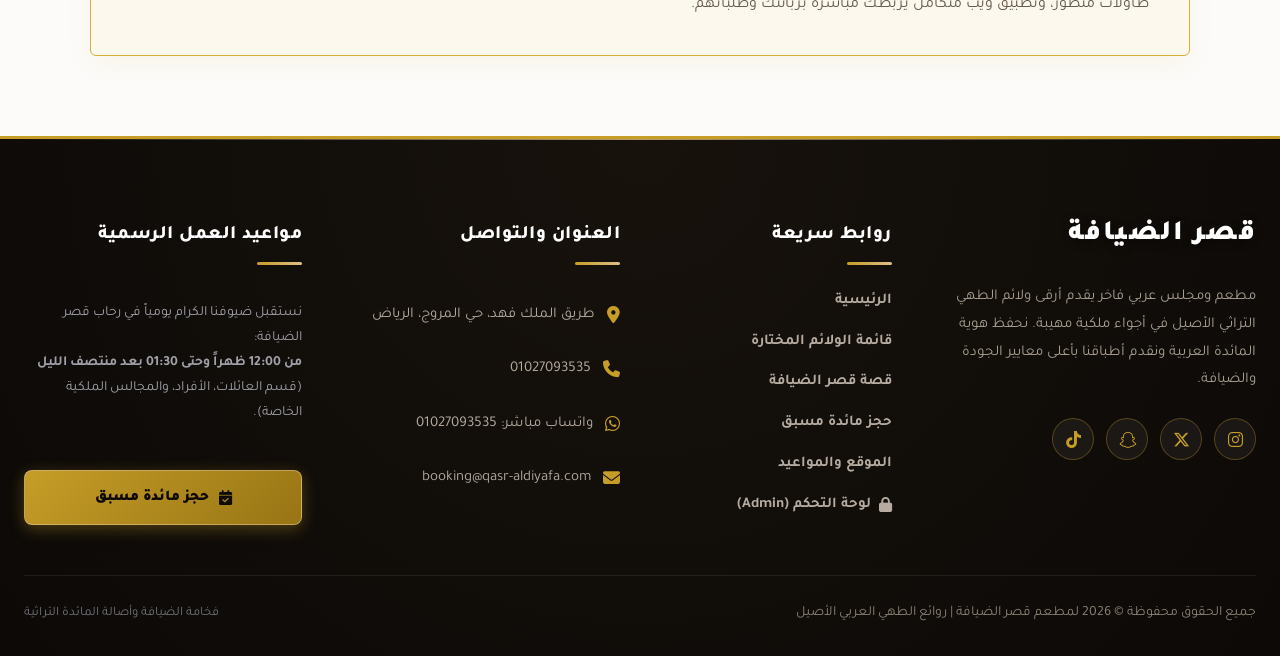
==== commit f8e8a53f: "fix: replace all green colors with luxury gold/amber, fix parallax background image, overhaul table " ====
--- a/index.html
+++ b/index.html
@@ -67,7 +67,7 @@
       <li><a href="about.html" class="mob-drawer-link "><i class="fa-solid fa-circle-info"></i> قصة الضيافة وتراثنا</a></li>
       <li><a href="reservation.html" class="mob-drawer-link "><i class="fa-solid fa-calendar-check"></i> حجز طاولة وولائم</a></li>
       <li><a href="contact.html" class="mob-drawer-link "><i class="fa-solid fa-headset"></i> اتصل بنا والموقع</a></li>
-      <li><a href="https://wa.me/201027093535" target="_blank" class="mob-drawer-link" style="color:#25d366; background:rgba(37,211,102,0.1); border-color:#25d366;"><i class="fa-brands fa-whatsapp"></i> واتساب مباشر (24/7)</a></li>
+      <li><a href="https://wa.me/201027093535" target="_blank" class="mob-drawer-link" style="color:#dfbe87; background:rgba(197,157,39,0.12); border-color:rgba(197,157,39,0.35);"><i class="fa-brands fa-whatsapp"></i> واتساب مباشر (24/7)</a></li>
     </ul>
   </div>
 
@@ -245,7 +245,7 @@
         <div style="display:flex; align-items:center; justify-content:space-between; margin-top:14px; padding-top:12px; border-top:1px dashed rgba(212,175,55,0.25);">
           <div style="font-size:18px; font-weight:900; color:#c59d27;">145 <span style="font-size:12px; font-weight:700;">ر.س</span></div>
           <div style="display:flex; gap:6px;">
-            <a href="https://wa.me/201027093535?text=%D9%85%D8%B1%D8%AD%D8%A8%D8%A7%D9%8B%20%D9%85%D8%B7%D8%B9%D9%85%20%D9%82%D8%B5%D8%B1%20%D8%A7%D9%84%D8%B6%D9%8A%D8%A7%D9%81%D8%A9%D8%8C%20%D8%A3%D9%88%D8%AF%20%D8%B7%D9%84%D8%A8%3A%20%D8%B1%D9%8A%D8%B4%20%D8%B6%D8%A3%D9%86%20%D9%86%D8%B9%D9%8A%D9%85%D9%8A%20%D9%85%D8%B4%D9%88%D9%8A%D8%A9%20%D8%B9%D9%84%D9%89%20%D8%A7%D9%84%D9%81%D8%AD%D9%85%20%D8%A8%D8%B3%D8%B9%D8%B1%20145%20%D8%B1.%D8%B3" target="_blank" rel="noopener" class="btn-card-order" style="background:#25d366; color:#fff; border-color:#25d366;" title="طلب مباشر عبر واتساب">
+            <a href="https://wa.me/201027093535?text=%D9%85%D8%B1%D8%AD%D8%A8%D8%A7%D9%8B%20%D9%85%D8%B7%D8%B9%D9%85%20%D9%82%D8%B5%D8%B1%20%D8%A7%D9%84%D8%B6%D9%8A%D8%A7%D9%81%D8%A9%D8%8C%20%D8%A3%D9%88%D8%AF%20%D8%B7%D9%84%D8%A8%3A%20%D8%B1%D9%8A%D8%B4%20%D8%B6%D8%A3%D9%86%20%D9%86%D8%B9%D9%8A%D9%85%D9%8A%20%D9%85%D8%B4%D9%88%D9%8A%D8%A9%20%D8%B9%D9%84%D9%89%20%D8%A7%D9%84%D9%81%D8%AD%D9%85%20%D8%A8%D8%B3%D8%B9%D8%B1%20145%20%D8%B1.%D8%B3" target="_blank" rel="noopener" class="btn-card-order" style="background: linear-gradient(135deg, #c59d27, #987515); color: #0c0907; border: 1px solid #dfbe87;" title="طلب مباشر عبر واتساب">
               <i class="fa-brands fa-whatsapp"></i> واتساب
             </a>
             <a href="dish-detail.html?id=1" class="btn-card-order" title="تفاصيل الصنف">
@@ -270,7 +270,7 @@
         <div style="display:flex; align-items:center; justify-content:space-between; margin-top:14px; padding-top:12px; border-top:1px dashed rgba(212,175,55,0.25);">
           <div style="font-size:18px; font-weight:900; color:#c59d27;">120 <span style="font-size:12px; font-weight:700;">ر.س</span></div>
           <div style="display:flex; gap:6px;">
-            <a href="https://wa.me/201027093535?text=%D9%85%D8%B1%D8%AD%D8%A8%D8%A7%D9%8B%20%D9%85%D8%B7%D8%B9%D9%85%20%D9%82%D8%B5%D8%B1%20%D8%A7%D9%84%D8%B6%D9%8A%D8%A7%D9%81%D8%A9%D8%8C%20%D8%A3%D9%88%D8%AF%20%D8%B7%D9%84%D8%A8%3A%20%D9%83%D8%A8%D8%A7%D8%A8%20%D8%AD%D8%A7%D8%AA%D9%8A%20%D9%85%D8%B4%D9%88%D9%8A%20%D8%A8%D8%A7%D9%84%D8%AE%D9%84%D8%B7%D8%A9%20%D8%A7%D9%84%D8%B3%D8%B1%D9%8A%D8%A9%20%D8%A8%D8%B3%D8%B9%D8%B1%20120%20%D8%B1.%D8%B3" target="_blank" rel="noopener" class="btn-card-order" style="background:#25d366; color:#fff; border-color:#25d366;" title="طلب مباشر عبر واتساب">
+            <a href="https://wa.me/201027093535?text=%D9%85%D8%B1%D8%AD%D8%A8%D8%A7%D9%8B%20%D9%85%D8%B7%D8%B9%D9%85%20%D9%82%D8%B5%D8%B1%20%D8%A7%D9%84%D8%B6%D9%8A%D8%A7%D9%81%D8%A9%D8%8C%20%D8%A3%D9%88%D8%AF%20%D8%B7%D9%84%D8%A8%3A%20%D9%83%D8%A8%D8%A7%D8%A8%20%D8%AD%D8%A7%D8%AA%D9%8A%20%D9%85%D8%B4%D9%88%D9%8A%20%D8%A8%D8%A7%D9%84%D8%AE%D9%84%D8%B7%D8%A9%20%D8%A7%D9%84%D8%B3%D8%B1%D9%8A%D8%A9%20%D8%A8%D8%B3%D8%B9%D8%B1%20120%20%D8%B1.%D8%B3" target="_blank" rel="noopener" class="btn-card-order" style="background: linear-gradient(135deg, #c59d27, #987515); color: #0c0907; border: 1px solid #dfbe87;" title="طلب مباشر عبر واتساب">
               <i class="fa-brands fa-whatsapp"></i> واتساب
             </a>
             <a href="dish-detail.html?id=2" class="btn-card-order" title="تفاصيل الصنف">
@@ -295,7 +295,7 @@
         <div style="display:flex; align-items:center; justify-content:space-between; margin-top:14px; padding-top:12px; border-top:1px dashed rgba(212,175,55,0.25);">
           <div style="font-size:18px; font-weight:900; color:#c59d27;">135 <span style="font-size:12px; font-weight:700;">ر.س</span></div>
           <div style="display:flex; gap:6px;">
-            <a href="https://wa.me/201027093535?text=%D9%85%D8%B1%D8%AD%D8%A8%D8%A7%D9%8B%20%D9%85%D8%B7%D8%B9%D9%85%20%D9%82%D8%B5%D8%B1%20%D8%A7%D9%84%D8%B6%D9%8A%D8%A7%D9%81%D8%A9%D8%8C%20%D8%A3%D9%88%D8%AF%20%D8%B7%D9%84%D8%A8%3A%20%D8%A3%D9%88%D8%B5%D8%A7%D9%84%20%D9%84%D8%AD%D9%85%20%D8%AA%D9%8A%D8%B3%20%D8%A8%D9%84%D8%AF%D9%8A%20%D9%85%D8%AF%D8%AE%D9%86%20%D8%B9%D9%84%D9%89%20%D8%A7%D9%84%D8%AD%D8%B7%D8%A8%20%D8%A8%D8%B3%D8%B9%D8%B1%20135%20%D8%B1.%D8%B3" target="_blank" rel="noopener" class="btn-card-order" style="background:#25d366; color:#fff; border-color:#25d366;" title="طلب مباشر عبر واتساب">
+            <a href="https://wa.me/201027093535?text=%D9%85%D8%B1%D8%AD%D8%A8%D8%A7%D9%8B%20%D9%85%D8%B7%D8%B9%D9%85%20%D9%82%D8%B5%D8%B1%20%D8%A7%D9%84%D8%B6%D9%8A%D8%A7%D9%81%D8%A9%D8%8C%20%D8%A3%D9%88%D8%AF%20%D8%B7%D9%84%D8%A8%3A%20%D8%A3%D9%88%D8%B5%D8%A7%D9%84%20%D9%84%D8%AD%D9%85%20%D8%AA%D9%8A%D8%B3%20%D8%A8%D9%84%D8%AF%D9%8A%20%D9%85%D8%AF%D8%AE%D9%86%20%D8%B9%D9%84%D9%89%20%D8%A7%D9%84%D8%AD%D8%B7%D8%A8%20%D8%A8%D8%B3%D8%B9%D8%B1%20135%20%D8%B1.%D8%B3" target="_blank" rel="noopener" class="btn-card-order" style="background: linear-gradient(135deg, #c59d27, #987515); color: #0c0907; border: 1px solid #dfbe87;" title="طلب مباشر عبر واتساب">
               <i class="fa-brands fa-whatsapp"></i> واتساب
             </a>
             <a href="dish-detail.html?id=3" class="btn-card-order" title="تفاصيل الصنف">
@@ -320,7 +320,7 @@
         <div style="display:flex; align-items:center; justify-content:space-between; margin-top:14px; padding-top:12px; border-top:1px dashed rgba(212,175,55,0.25);">
           <div style="font-size:18px; font-weight:900; color:#c59d27;">165 <span style="font-size:12px; font-weight:700;">ر.س</span></div>
           <div style="display:flex; gap:6px;">
-            <a href="https://wa.me/201027093535?text=%D9%85%D8%B1%D8%AD%D8%A8%D8%A7%D9%8B%20%D9%85%D8%B7%D8%B9%D9%85%20%D9%82%D8%B5%D8%B1%20%D8%A7%D9%84%D8%B6%D9%8A%D8%A7%D9%81%D8%A9%D8%8C%20%D8%A3%D9%88%D8%AF%20%D8%B7%D9%84%D8%A8%3A%20%D9%85%D9%86%D8%AF%D9%8A%20%D9%84%D8%AD%D9%85%20%D9%86%D8%B9%D9%8A%D9%85%D9%8A%20%D8%A8%D8%A7%D9%84%D8%B2%D8%B9%D9%81%D8%B1%D8%A7%D9%86%20%D8%A7%D9%84%D9%85%D9%84%D9%83%D9%8A%20%D8%A8%D8%B3%D8%B9%D8%B1%20165%20%D8%B1.%D8%B3" target="_blank" rel="noopener" class="btn-card-order" style="background:#25d366; color:#fff; border-color:#25d366;" title="طلب مباشر عبر واتساب">
+            <a href="https://wa.me/201027093535?text=%D9%85%D8%B1%D8%AD%D8%A8%D8%A7%D9%8B%20%D9%85%D8%B7%D8%B9%D9%85%20%D9%82%D8%B5%D8%B1%20%D8%A7%D9%84%D8%B6%D9%8A%D8%A7%D9%81%D8%A9%D8%8C%20%D8%A3%D9%88%D8%AF%20%D8%B7%D9%84%D8%A8%3A%20%D9%85%D9%86%D8%AF%D9%8A%20%D9%84%D8%AD%D9%85%20%D9%86%D8%B9%D9%8A%D9%85%D9%8A%20%D8%A8%D8%A7%D9%84%D8%B2%D8%B9%D9%81%D8%B1%D8%A7%D9%86%20%D8%A7%D9%84%D9%85%D9%84%D9%83%D9%8A%20%D8%A8%D8%B3%D8%B9%D8%B1%20165%20%D8%B1.%D8%B3" target="_blank" rel="noopener" class="btn-card-order" style="background: linear-gradient(135deg, #c59d27, #987515); color: #0c0907; border: 1px solid #dfbe87;" title="طلب مباشر عبر واتساب">
               <i class="fa-brands fa-whatsapp"></i> واتساب
             </a>
             <a href="dish-detail.html?id=4" class="btn-card-order" title="تفاصيل الصنف">
@@ -345,7 +345,7 @@
         <div style="display:flex; align-items:center; justify-content:space-between; margin-top:14px; padding-top:12px; border-top:1px dashed rgba(212,175,55,0.25);">
           <div style="font-size:18px; font-weight:900; color:#c59d27;">150 <span style="font-size:12px; font-weight:700;">ر.س</span></div>
           <div style="display:flex; gap:6px;">
-            <a href="https://wa.me/201027093535?text=%D9%85%D8%B1%D8%AD%D8%A8%D8%A7%D9%8B%20%D9%85%D8%B7%D8%B9%D9%85%20%D9%82%D8%B5%D8%B1%20%D8%A7%D9%84%D8%B6%D9%8A%D8%A7%D9%81%D8%A9%D8%8C%20%D8%A3%D9%88%D8%AF%20%D8%B7%D9%84%D8%A8%3A%20%D8%B7%D8%A7%D8%AC%D9%86%20%D8%B9%D9%83%D9%91%D8%A7%D9%88%D9%8A%20%D9%88%D9%85%D9%88%D8%B2%D8%A7%D8%AA%20%D8%A8%D8%A7%D9%84%D8%A8%D8%B5%D9%84%20%D8%A7%D9%84%D9%82%D8%A7%D9%88%D8%B1%D9%85%D8%A9%20%D8%A8%D8%B3%D8%B9%D8%B1%20150%20%D8%B1.%D8%B3" target="_blank" rel="noopener" class="btn-card-order" style="background:#25d366; color:#fff; border-color:#25d366;" title="طلب مباشر عبر واتساب">
+            <a href="https://wa.me/201027093535?text=%D9%85%D8%B1%D8%AD%D8%A8%D8%A7%D9%8B%20%D9%85%D8%B7%D8%B9%D9%85%20%D9%82%D8%B5%D8%B1%20%D8%A7%D9%84%D8%B6%D9%8A%D8%A7%D9%81%D8%A9%D8%8C%20%D8%A3%D9%88%D8%AF%20%D8%B7%D9%84%D8%A8%3A%20%D8%B7%D8%A7%D8%AC%D9%86%20%D8%B9%D9%83%D9%91%D8%A7%D9%88%D9%8A%20%D9%88%D9%85%D9%88%D8%B2%D8%A7%D8%AA%20%D8%A8%D8%A7%D9%84%D8%A8%D8%B5%D9%84%20%D8%A7%D9%84%D9%82%D8%A7%D9%88%D8%B1%D9%85%D8%A9%20%D8%A8%D8%B3%D8%B9%D8%B1%20150%20%D8%B1.%D8%B3" target="_blank" rel="noopener" class="btn-card-order" style="background: linear-gradient(135deg, #c59d27, #987515); color: #0c0907; border: 1px solid #dfbe87;" title="طلب مباشر عبر واتساب">
               <i class="fa-brands fa-whatsapp"></i> واتساب
             </a>
             <a href="dish-detail.html?id=5" class="btn-card-order" title="تفاصيل الصنف">
@@ -370,7 +370,7 @@
         <div style="display:flex; align-items:center; justify-content:space-between; margin-top:14px; padding-top:12px; border-top:1px dashed rgba(212,175,55,0.25);">
           <div style="font-size:18px; font-weight:900; color:#c59d27;">170 <span style="font-size:12px; font-weight:700;">ر.س</span></div>
           <div style="display:flex; gap:6px;">
-            <a href="https://wa.me/201027093535?text=%D9%85%D8%B1%D8%AD%D8%A8%D8%A7%D9%8B%20%D9%85%D8%B7%D8%B9%D9%85%20%D9%82%D8%B5%D8%B1%20%D8%A7%D9%84%D8%B6%D9%8A%D8%A7%D9%81%D8%A9%D8%8C%20%D8%A3%D9%88%D8%AF%20%D8%B7%D9%84%D8%A8%3A%20%D8%B4%D9%88%D8%A7%20%D8%B9%D9%85%D8%A7%D9%86%D9%8A%20%D8%AA%D9%82%D9%84%D9%8A%D8%AF%D9%8A%20%D8%A8%D8%A8%D9%87%D8%A7%D8%B1%D8%A7%D8%AA%20%D8%B8%D9%81%D8%A7%D8%B1%20%D8%A8%D8%B3%D8%B9%D8%B1%20170%20%D8%B1.%D8%B3" target="_blank" rel="noopener" class="btn-card-order" style="background:#25d366; color:#fff; border-color:#25d366;" title="طلب مباشر عبر واتساب">
+            <a href="https://wa.me/201027093535?text=%D9%85%D8%B1%D8%AD%D8%A8%D8%A7%D9%8B%20%D9%85%D8%B7%D8%B9%D9%85%20%D9%82%D8%B5%D8%B1%20%D8%A7%D9%84%D8%B6%D9%8A%D8%A7%D9%81%D8%A9%D8%8C%20%D8%A3%D9%88%D8%AF%20%D8%B7%D9%84%D8%A8%3A%20%D8%B4%D9%88%D8%A7%20%D8%B9%D9%85%D8%A7%D9%86%D9%8A%20%D8%AA%D9%82%D9%84%D9%8A%D8%AF%D9%8A%20%D8%A8%D8%A8%D9%87%D8%A7%D8%B1%D8%A7%D8%AA%20%D8%B8%D9%81%D8%A7%D8%B1%20%D8%A8%D8%B3%D8%B9%D8%B1%20170%20%D8%B1.%D8%B3" target="_blank" rel="noopener" class="btn-card-order" style="background: linear-gradient(135deg, #c59d27, #987515); color: #0c0907; border: 1px solid #dfbe87;" title="طلب مباشر عبر واتساب">
               <i class="fa-brands fa-whatsapp"></i> واتساب
             </a>
             <a href="dish-detail.html?id=6" class="btn-card-order" title="تفاصيل الصنف">
@@ -395,7 +395,7 @@
         <div style="display:flex; align-items:center; justify-content:space-between; margin-top:14px; padding-top:12px; border-top:1px dashed rgba(212,175,55,0.25);">
           <div style="font-size:18px; font-weight:900; color:#c59d27;">55 <span style="font-size:12px; font-weight:700;">ر.س</span></div>
           <div style="display:flex; gap:6px;">
-            <a href="https://wa.me/201027093535?text=%D9%85%D8%B1%D8%AD%D8%A8%D8%A7%D9%8B%20%D9%85%D8%B7%D8%B9%D9%85%20%D9%82%D8%B5%D8%B1%20%D8%A7%D9%84%D8%B6%D9%8A%D8%A7%D9%81%D8%A9%D8%8C%20%D8%A3%D9%88%D8%AF%20%D8%B7%D9%84%D8%A8%3A%20%D9%83%D9%86%D8%A7%D9%81%D8%A9%20%D9%86%D8%A7%D8%A8%D9%84%D8%B3%D9%8A%D8%A9%20%D8%A8%D8%A7%D9%84%D9%82%D8%B4%D8%B7%D8%A9%20%D9%88%D8%A7%D9%84%D9%81%D8%B3%D8%AA%D9%82%20%D8%A8%D8%B3%D8%B9%D8%B1%2055%20%D8%B1.%D8%B3" target="_blank" rel="noopener" class="btn-card-order" style="background:#25d366; color:#fff; border-color:#25d366;" title="طلب مباشر عبر واتساب">
+            <a href="https://wa.me/201027093535?text=%D9%85%D8%B1%D8%AD%D8%A8%D8%A7%D9%8B%20%D9%85%D8%B7%D8%B9%D9%85%20%D9%82%D8%B5%D8%B1%20%D8%A7%D9%84%D8%B6%D9%8A%D8%A7%D9%81%D8%A9%D8%8C%20%D8%A3%D9%88%D8%AF%20%D8%B7%D9%84%D8%A8%3A%20%D9%83%D9%86%D8%A7%D9%81%D8%A9%20%D9%86%D8%A7%D8%A8%D9%84%D8%B3%D9%8A%D8%A9%20%D8%A8%D8%A7%D9%84%D9%82%D8%B4%D8%B7%D8%A9%20%D9%88%D8%A7%D9%84%D9%81%D8%B3%D8%AA%D9%82%20%D8%A8%D8%B3%D8%B9%D8%B1%2055%20%D8%B1.%D8%B3" target="_blank" rel="noopener" class="btn-card-order" style="background: linear-gradient(135deg, #c59d27, #987515); color: #0c0907; border: 1px solid #dfbe87;" title="طلب مباشر عبر واتساب">
               <i class="fa-brands fa-whatsapp"></i> واتساب
             </a>
             <a href="dish-detail.html?id=7" class="btn-card-order" title="تفاصيل الصنف">
@@ -420,7 +420,7 @@
         <div style="display:flex; align-items:center; justify-content:space-between; margin-top:14px; padding-top:12px; border-top:1px dashed rgba(212,175,55,0.25);">
           <div style="font-size:18px; font-weight:900; color:#c59d27;">65 <span style="font-size:12px; font-weight:700;">ر.س</span></div>
           <div style="display:flex; gap:6px;">
-            <a href="https://wa.me/201027093535?text=%D9%85%D8%B1%D8%AD%D8%A8%D8%A7%D9%8B%20%D9%85%D8%B7%D8%B9%D9%85%20%D9%82%D8%B5%D8%B1%20%D8%A7%D9%84%D8%B6%D9%8A%D8%A7%D9%81%D8%A9%D8%8C%20%D8%A3%D9%88%D8%AF%20%D8%B7%D9%84%D8%A8%3A%20%D8%A7%D9%84%D8%AD%D9%84%D9%88%D9%89%20%D8%A7%D9%84%D8%B9%D9%85%D8%A7%D9%86%D9%8A%D8%A9%20%D8%A7%D9%84%D8%B3%D9%84%D8%B7%D8%A7%D9%86%D9%8A%D8%A9%20%D8%A8%D8%A7%D9%84%D8%B2%D8%B9%D9%81%D8%B1%D8%A7%D9%86%20%D8%A8%D8%B3%D8%B9%D8%B1%2065%20%D8%B1.%D8%B3" target="_blank" rel="noopener" class="btn-card-order" style="background:#25d366; color:#fff; border-color:#25d366;" title="طلب مباشر عبر واتساب">
+            <a href="https://wa.me/201027093535?text=%D9%85%D8%B1%D8%AD%D8%A8%D8%A7%D9%8B%20%D9%85%D8%B7%D8%B9%D9%85%20%D9%82%D8%B5%D8%B1%20%D8%A7%D9%84%D8%B6%D9%8A%D8%A7%D9%81%D8%A9%D8%8C%20%D8%A3%D9%88%D8%AF%20%D8%B7%D9%84%D8%A8%3A%20%D8%A7%D9%84%D8%AD%D9%84%D9%88%D9%89%20%D8%A7%D9%84%D8%B9%D9%85%D8%A7%D9%86%D9%8A%D8%A9%20%D8%A7%D9%84%D8%B3%D9%84%D8%B7%D8%A7%D9%86%D9%8A%D8%A9%20%D8%A8%D8%A7%D9%84%D8%B2%D8%B9%D9%81%D8%B1%D8%A7%D9%86%20%D8%A8%D8%B3%D8%B9%D8%B1%2065%20%D8%B1.%D8%B3" target="_blank" rel="noopener" class="btn-card-order" style="background: linear-gradient(135deg, #c59d27, #987515); color: #0c0907; border: 1px solid #dfbe87;" title="طلب مباشر عبر واتساب">
               <i class="fa-brands fa-whatsapp"></i> واتساب
             </a>
             <a href="dish-detail.html?id=8" class="btn-card-order" title="تفاصيل الصنف">
@@ -445,7 +445,7 @@
         <div style="display:flex; align-items:center; justify-content:space-between; margin-top:14px; padding-top:12px; border-top:1px dashed rgba(212,175,55,0.25);">
           <div style="font-size:18px; font-weight:900; color:#c59d27;">50 <span style="font-size:12px; font-weight:700;">ر.س</span></div>
           <div style="display:flex; gap:6px;">
-            <a href="https://wa.me/201027093535?text=%D9%85%D8%B1%D8%AD%D8%A8%D8%A7%D9%8B%20%D9%85%D8%B7%D8%B9%D9%85%20%D9%82%D8%B5%D8%B1%20%D8%A7%D9%84%D8%B6%D9%8A%D8%A7%D9%81%D8%A9%D8%8C%20%D8%A3%D9%88%D8%AF%20%D8%B7%D9%84%D8%A8%3A%20%D9%85%D8%B9%D8%B5%D9%88%D8%A8%20%D9%85%D9%84%D9%83%D9%8A%20%D8%A8%D8%A7%D9%84%D8%B9%D8%B3%D9%84%20%D9%88%D8%A7%D9%84%D9%82%D8%B4%D8%B7%D8%A9%20%D9%88%D8%A7%D9%84%D8%AA%D9%85%D8%B1%20%D8%A8%D8%B3%D8%B9%D8%B1%2050%20%D8%B1.%D8%B3" target="_blank" rel="noopener" class="btn-card-order" style="background:#25d366; color:#fff; border-color:#25d366;" title="طلب مباشر عبر واتساب">
+            <a href="https://wa.me/201027093535?text=%D9%85%D8%B1%D8%AD%D8%A8%D8%A7%D9%8B%20%D9%85%D8%B7%D8%B9%D9%85%20%D9%82%D8%B5%D8%B1%20%D8%A7%D9%84%D8%B6%D9%8A%D8%A7%D9%81%D8%A9%D8%8C%20%D8%A3%D9%88%D8%AF%20%D8%B7%D9%84%D8%A8%3A%20%D9%85%D8%B9%D8%B5%D9%88%D8%A8%20%D9%85%D9%84%D9%83%D9%8A%20%D8%A8%D8%A7%D9%84%D8%B9%D8%B3%D9%84%20%D9%88%D8%A7%D9%84%D9%82%D8%B4%D8%B7%D8%A9%20%D9%88%D8%A7%D9%84%D8%AA%D9%85%D8%B1%20%D8%A8%D8%B3%D8%B9%D8%B1%2050%20%D8%B1.%D8%B3" target="_blank" rel="noopener" class="btn-card-order" style="background: linear-gradient(135deg, #c59d27, #987515); color: #0c0907; border: 1px solid #dfbe87;" title="طلب مباشر عبر واتساب">
               <i class="fa-brands fa-whatsapp"></i> واتساب
             </a>
             <a href="dish-detail.html?id=9" class="btn-card-order" title="تفاصيل الصنف">
@@ -470,7 +470,7 @@
         <div style="display:flex; align-items:center; justify-content:space-between; margin-top:14px; padding-top:12px; border-top:1px dashed rgba(212,175,55,0.25);">
           <div style="font-size:18px; font-weight:900; color:#c59d27;">40 <span style="font-size:12px; font-weight:700;">ر.س</span></div>
           <div style="display:flex; gap:6px;">
-            <a href="https://wa.me/201027093535?text=%D9%85%D8%B1%D8%AD%D8%A8%D8%A7%D9%8B%20%D9%85%D8%B7%D8%B9%D9%85%20%D9%82%D8%B5%D8%B1%20%D8%A7%D9%84%D8%B6%D9%8A%D8%A7%D9%81%D8%A9%D8%8C%20%D8%A3%D9%88%D8%AF%20%D8%B7%D9%84%D8%A8%3A%20%D8%B3%D9%84%D8%B7%D8%A9%20%D9%81%D8%AA%D9%88%D8%B4%20%D8%A8%D8%AF%D8%A8%D8%B3%20%D8%A7%D9%84%D8%B1%D9%85%D8%A7%D9%86%20%D9%88%D8%A7%D9%84%D8%AE%D8%A8%D8%B2%20%D8%A7%D9%84%D9%85%D9%82%D8%B1%D9%85%D8%B4%20%D8%A8%D8%B3%D8%B9%D8%B1%2040%20%D8%B1.%D8%B3" target="_blank" rel="noopener" class="btn-card-order" style="background:#25d366; color:#fff; border-color:#25d366;" title="طلب مباشر عبر واتساب">
+            <a href="https://wa.me/201027093535?text=%D9%85%D8%B1%D8%AD%D8%A8%D8%A7%D9%8B%20%D9%85%D8%B7%D8%B9%D9%85%20%D9%82%D8%B5%D8%B1%20%D8%A7%D9%84%D8%B6%D9%8A%D8%A7%D9%81%D8%A9%D8%8C%20%D8%A3%D9%88%D8%AF%20%D8%B7%D9%84%D8%A8%3A%20%D8%B3%D9%84%D8%B7%D8%A9%20%D9%81%D8%AA%D9%88%D8%B4%20%D8%A8%D8%AF%D8%A8%D8%B3%20%D8%A7%D9%84%D8%B1%D9%85%D8%A7%D9%86%20%D9%88%D8%A7%D9%84%D8%AE%D8%A8%D8%B2%20%D8%A7%D9%84%D9%85%D9%82%D8%B1%D9%85%D8%B4%20%D8%A8%D8%B3%D8%B9%D8%B1%2040%20%D8%B1.%D8%B3" target="_blank" rel="noopener" class="btn-card-order" style="background: linear-gradient(135deg, #c59d27, #987515); color: #0c0907; border: 1px solid #dfbe87;" title="طلب مباشر عبر واتساب">
               <i class="fa-brands fa-whatsapp"></i> واتساب
             </a>
             <a href="dish-detail.html?id=10" class="btn-card-order" title="تفاصيل الصنف">
@@ -495,7 +495,7 @@
         <div style="display:flex; align-items:center; justify-content:space-between; margin-top:14px; padding-top:12px; border-top:1px dashed rgba(212,175,55,0.25);">
           <div style="font-size:18px; font-weight:900; color:#c59d27;">38 <span style="font-size:12px; font-weight:700;">ر.س</span></div>
           <div style="display:flex; gap:6px;">
-            <a href="https://wa.me/201027093535?text=%D9%85%D8%B1%D8%AD%D8%A8%D8%A7%D9%8B%20%D9%85%D8%B7%D8%B9%D9%85%20%D9%82%D8%B5%D8%B1%20%D8%A7%D9%84%D8%B6%D9%8A%D8%A7%D9%81%D8%A9%D8%8C%20%D8%A3%D9%88%D8%AF%20%D8%B7%D9%84%D8%A8%3A%20%D8%B7%D8%AD%D9%8A%D9%86%D8%A9%20%D9%88%D9%85%D8%AA%D8%A8%D9%84%20%D8%A8%D8%A7%D8%B0%D9%86%D8%AC%D8%A7%D9%86%20%D9%85%D8%B4%D9%88%D9%8A%20%D8%B9%D9%84%D9%89%20%D8%A7%D9%84%D9%81%D8%AD%D9%85%20%D8%A8%D8%B3%D8%B9%D8%B1%2038%20%D8%B1.%D8%B3" target="_blank" rel="noopener" class="btn-card-order" style="background:#25d366; color:#fff; border-color:#25d366;" title="طلب مباشر عبر واتساب">
+            <a href="https://wa.me/201027093535?text=%D9%85%D8%B1%D8%AD%D8%A8%D8%A7%D9%8B%20%D9%85%D8%B7%D8%B9%D9%85%20%D9%82%D8%B5%D8%B1%20%D8%A7%D9%84%D8%B6%D9%8A%D8%A7%D9%81%D8%A9%D8%8C%20%D8%A3%D9%88%D8%AF%20%D8%B7%D9%84%D8%A8%3A%20%D8%B7%D8%AD%D9%8A%D9%86%D8%A9%20%D9%88%D9%85%D8%AA%D8%A8%D9%84%20%D8%A8%D8%A7%D8%B0%D9%86%D8%AC%D8%A7%D9%86%20%D9%85%D8%B4%D9%88%D9%8A%20%D8%B9%D9%84%D9%89%20%D8%A7%D9%84%D9%81%D8%AD%D9%85%20%D8%A8%D8%B3%D8%B9%D8%B1%2038%20%D8%B1.%D8%B3" target="_blank" rel="noopener" class="btn-card-order" style="background: linear-gradient(135deg, #c59d27, #987515); color: #0c0907; border: 1px solid #dfbe87;" title="طلب مباشر عبر واتساب">
               <i class="fa-brands fa-whatsapp"></i> واتساب
             </a>
             <a href="dish-detail.html?id=11" class="btn-card-order" title="تفاصيل الصنف">
@@ -520,7 +520,7 @@
         <div style="display:flex; align-items:center; justify-content:space-between; margin-top:14px; padding-top:12px; border-top:1px dashed rgba(212,175,55,0.25);">
           <div style="font-size:18px; font-weight:900; color:#c59d27;">45 <span style="font-size:12px; font-weight:700;">ر.س</span></div>
           <div style="display:flex; gap:6px;">
-            <a href="https://wa.me/201027093535?text=%D9%85%D8%B1%D8%AD%D8%A8%D8%A7%D9%8B%20%D9%85%D8%B7%D8%B9%D9%85%20%D9%82%D8%B5%D8%B1%20%D8%A7%D9%84%D8%B6%D9%8A%D8%A7%D9%81%D8%A9%D8%8C%20%D8%A3%D9%88%D8%AF%20%D8%B7%D9%84%D8%A8%3A%20%D8%B4%D9%88%D8%B1%D8%A8%D8%A9%20%D9%83%D9%88%D8%A7%D8%B1%D8%B9%20%D9%88%D9%85%D9%88%D8%B2%D8%A7%D8%AA%20%D8%A8%D8%A7%D9%84%D9%84%D9%8A%D9%85%D9%88%D9%86%20%D9%88%D8%A7%D9%84%D9%85%D8%B3%D8%AA%D9%83%D8%A9%20%D8%A8%D8%B3%D8%B9%D8%B1%2045%20%D8%B1.%D8%B3" target="_blank" rel="noopener" class="btn-card-order" style="background:#25d366; color:#fff; border-color:#25d366;" title="طلب مباشر عبر واتساب">
+            <a href="https://wa.me/201027093535?text=%D9%85%D8%B1%D8%AD%D8%A8%D8%A7%D9%8B%20%D9%85%D8%B7%D8%B9%D9%85%20%D9%82%D8%B5%D8%B1%20%D8%A7%D9%84%D8%B6%D9%8A%D8%A7%D9%81%D8%A9%D8%8C%20%D8%A3%D9%88%D8%AF%20%D8%B7%D9%84%D8%A8%3A%20%D8%B4%D9%88%D8%B1%D8%A8%D8%A9%20%D9%83%D9%88%D8%A7%D8%B1%D8%B9%20%D9%88%D9%85%D9%88%D8%B2%D8%A7%D8%AA%20%D8%A8%D8%A7%D9%84%D9%84%D9%8A%D9%85%D9%88%D9%86%20%D9%88%D8%A7%D9%84%D9%85%D8%B3%D8%AA%D9%83%D8%A9%20%D8%A8%D8%B3%D8%B9%D8%B1%2045%20%D8%B1.%D8%B3" target="_blank" rel="noopener" class="btn-card-order" style="background: linear-gradient(135deg, #c59d27, #987515); color: #0c0907; border: 1px solid #dfbe87;" title="طلب مباشر عبر واتساب">
               <i class="fa-brands fa-whatsapp"></i> واتساب
             </a>
             <a href="dish-detail.html?id=12" class="btn-card-order" title="تفاصيل الصنف">
@@ -538,10 +538,10 @@
 <!-- Slide 1 -->
 <div class="testimonial-slide active-slide">
 <div class="testimonial-stars">
-        <i class="fa-solid fa-star"></i><br />
-        <i class="fa-solid fa-star"></i><br />
-        <i class="fa-solid fa-star"></i><br />
-        <i class="fa-solid fa-star"></i><br />
+        <i class="fa-solid fa-star"></i>
+        <i class="fa-solid fa-star"></i>
+        <i class="fa-solid fa-star"></i>
+        <i class="fa-solid fa-star"></i>
         <i class="fa-solid fa-star"></i>
       </div>
 <h2>&#8220;النجاح الحقيقي في الطهي يبدأ عندما يتحول الطبق إلى ذكرى لا تُنسى&#8221;</h2>
@@ -556,10 +556,10 @@
 <!-- Slide 2 -->
 <div class="testimonial-slide">
 <div class="testimonial-stars">
-        <i class="fa-solid fa-star"></i><br />
-        <i class="fa-solid fa-star"></i><br />
-        <i class="fa-solid fa-star"></i><br />
-        <i class="fa-solid fa-star"></i><br />
+        <i class="fa-solid fa-star"></i>
+        <i class="fa-solid fa-star"></i>
+        <i class="fa-solid fa-star"></i>
+        <i class="fa-solid fa-star"></i>
         <i class="fa-solid fa-star"></i>
       </div>
 <h2>&#8220;أفضل كبسة لحم نعيمي ومندي عسيري تذوقته على الإطلاق&#8221;</h2>
@@ -574,10 +574,10 @@
 <!-- Slide 3 -->
 <div class="testimonial-slide">
 <div class="testimonial-stars">
-        <i class="fa-solid fa-star"></i><br />
-        <i class="fa-solid fa-star"></i><br />
-        <i class="fa-solid fa-star"></i><br />
-        <i class="fa-solid fa-star"></i><br />
+        <i class="fa-solid fa-star"></i>
+        <i class="fa-solid fa-star"></i>
+        <i class="fa-solid fa-star"></i>
+        <i class="fa-solid fa-star"></i>
         <i class="fa-solid fa-star"></i>
       </div>
 <h2>&#8220;مجلس عربي ساحر ومثالي للمناسبات والعائلات الراقية&#8221;</h2>
@@ -624,46 +624,68 @@
 </section>
 <!-- 9. Section: Table Reservation -->
 <section id="reservation" class="section-reservation">
-<div class="res-card-box">
-<div class="res-card-header">
-      <span class="script-tag">الضيافة الملكية</span></p>
-<h2>حجز مائدة مسبق (Book A Table)</h2>
-<p>املأ بياناتك وسيصلك تأكيد فوري عبر الواتساب والرسائل النصية خلال دقائق معدودة</p>
-</p></div>
-<form class="res-form-grid" onsubmit="event.preventDefault(); alert('تم استلام طلب حجز مائدتك بنجاح! سيتم التواصل معك عبر الواتساب فوراً للتأكيد.');">
-<div class="res-input-field">
-        <label>الاسم بالكامل</label><br />
+  <div class="res-card-box">
+    <div class="res-card-header">
+      <span class="script-tag">الضيافة الملكية</span>
+      <h2>حجز مائدة مسبق والولائم الخاصة</h2>
+      <p>املأ بياناتك وسيصلك تأكيد فوري عبر الواتساب والرسائل النصية خلال دقائق معدودة لتجهيز مائدتك الملكية</p>
+    </div>
+
+    <form class="res-form-grid" onsubmit="event.preventDefault(); alert('تم استلام طلب حجز مائدتك بنجاح! سيتم التواصل معك عبر الواتساب فوراً لتأكيد الحجز.');">
+      <div class="res-input-field">
+        <label>الاسم بالكامل *</label>
         <input type="text" placeholder="الاسم ثلاثي" required>
       </div>
-<div class="res-input-field">
-        <label>رقم الهاتف (واتساب)</label><br />
-        <input type="tel" placeholder="010XXXXXXXX" required>
-      </div>
-<div class="res-input-field">
-        <label>عدد الأفراد</label><br />
-        <select><option>شخصان (طاولة ثنائية)</option><option>3 &#8211; 4 أشخاص (عائلية)</option><option>5 &#8211; 8 أشخاص (VIP Lounge)</option><option>أكثر من 10 أشخاص (وليمة ومناسبة خاصة)</option></select>
-      </div>
-<div class="res-input-field">
-        <label>تاريخ الزيارة</label><br />
-        <input type="date" value="2026-10-18" required>
-      </div>
-<div class="res-input-field">
-        <label>الوقت المفضل</label><br />
-        <select><option>الغداء (01:00 م &#8211; 04:00 م)</option><option>القهوة العربية والمقبلات (04:00 م &#8211; 07:00 م)</option><option>العشاء الفاخر والولائم (07:30 م &#8211; 11:30 م)</option></select>
-      </div>
-<div class="res-input-field">
-        <label>الجلسة المفضلة</label><br />
-        <select><option>المجلس العربي الفاخر</option><option>الصالة العائلية الهادئة</option><option>التراس الخارجي المفتوح</option><option>جناح كبار الزوار (VIP)</option></select>
-      </div>
-<div class="res-input-field span-3">
-        <label>ملاحظات إضافية أو ترتيبات خاصة (تجهيز ذبيحة، وليمة خاصة، كيك احتفال)</label><br />
-        <textarea rows="3" placeholder="أخبرنا بأي تجهيزات تود أن نحضرها لك قبل وصولك..."></textarea>
-      </div>
-<p>      <button type="submit" class="btn-submit-reservation"><br />
-        <i class="fa-solid fa-calendar-check"></i> تأكيد الحجز المسبق<br />
-      </button><br />
+
+      <div class="res-input-field">
+        <label>رقم الهاتف أو الجوال *</label>
+        <input type="tel" placeholder="05XXXXXXXX / 010XXXXXXXX" required>
+      </div>
+
+      <div class="res-input-field">
+        <label>عدد الأفراد والضيوف *</label>
+        <select>
+          <option>شخصان (طاولة ثنائية فاخرة)</option>
+          <option>3 – 4 أشخاص (جلسة عائلية)</option>
+          <option>5 – 8 أشخاص (VIP Lounge)</option>
+          <option>أكثر من 10 أشخاص (وليمة ومناسبة خاصة)</option>
+        </select>
+      </div>
+
+      <div class="res-input-field">
+        <label>تاريخ الزيارة المفضل *</label>
+        <input type="date" required value="2026-10-24">
+      </div>
+
+      <div class="res-input-field">
+        <label>الوقت المفضل *</label>
+        <select>
+          <option>فترة الغداء (01:00 م – 04:30 م)</option>
+          <option>القهوة العربية والمقبلات (04:30 م – 07:30 م)</option>
+          <option>العشاء الفاخر والولائم (07:30 م – 01:30 ص)</option>
+        </select>
+      </div>
+
+      <div class="res-input-field">
+        <label>نوع الجلسة المفضلة *</label>
+        <select>
+          <option>المجلس العربي الفاخر</option>
+          <option>الصالة العائلية الهادئة</option>
+          <option>التراس الخارجي المفتوح</option>
+          <option>جناح كبار الزوار الملكي (VIP)</option>
+        </select>
+      </div>
+
+      <div class="res-input-field span-3">
+        <label>ملاحظات إضافية أو ترتيبات خاصة (تجهيز ذبيحة، تورتة احتفال، ورود خاصة)</label>
+        <textarea rows="3" placeholder="أخبرنا بأي تجهيزات تود أن نحضرها لك قبل وصولك لضمان تجربة استثنائية..."></textarea>
+      </div>
+
+      <button type="submit" class="btn-submit-reservation">
+        <i class="fa-solid fa-calendar-check"></i> تأكيد الحجز المسبق الفوري
+      </button>
     </form>
-</p></div>
+  </div>
 </section>
 <!-- 10. Pitch Box for Entej Potential Clients -->
 <div class="entej-pitch-box">
@@ -726,7 +748,7 @@
             (قسم العائلات، الأفراد، والمجالس الملكية الخاصة).
           </p>
           <div style="margin-top: 15px;">
-            <a href="reservation.html" class="nav-order-btn" style="width: 100%; justify-content: center; display: inline-flex;">
+            <a href="reservation.html" class="footer-reservation-btn">
               <i class="fa-solid fa-calendar-check"></i> حجز مائدة مسبق
             </a>
           </div>
--- a/css/style.css
+++ b/css/style.css
@@ -314,7 +314,7 @@
 /* 5. Interactive Testimonials Carousel (آراء العملاء سلايدر دوار) */
 .section-parallax-quote {
   position: relative;
-  background: linear-gradient(rgba(0,0,0,0.7), rgba(0,0,0,0.7)), url('images/parallax_bg.jpg') center/cover fixed no-repeat;
+  background: linear-gradient(rgba(0,0,0,0.7), rgba(0,0,0,0.7)), url('../images/parallax_bg.jpg') center/cover fixed no-repeat;
   padding: 110px 30px 100px;
   text-align: center;
   color: #ffffff;
@@ -1952,7 +1952,7 @@
 
 .nav-links-wrap .nav-order-btn,
 .btn-nav-reserve {
-  background: linear-gradient(135deg, #25d366, #128c7e) !important;
+  background: linear-gradient(135deg, #c59d27, #987515) !important;
   color: #ffffff !important;
   padding: 9px 18px !important;
   border-radius: 30px !important;
@@ -1962,7 +1962,7 @@
   align-items: center !important;
   gap: 8px !important;
   text-decoration: none !important;
-  box-shadow: 0 4px 15px rgba(37, 211, 102, 0.35) !important;
+  box-shadow: 0 4px 15px rgba(197, 157, 39, 0.35) !important;
   transition: all 0.25s ease !important;
   border: none !important;
 }
@@ -1970,7 +1970,7 @@
 .nav-links-wrap .nav-order-btn:hover,
 .btn-nav-reserve:hover {
   transform: translateY(-2px) !important;
-  box-shadow: 0 6px 20px rgba(37, 211, 102, 0.5) !important;
+  box-shadow: 0 6px 20px rgba(197, 157, 39, 0.5) !important;
   color: #ffffff !important;
 }
 
@@ -2234,3 +2234,305 @@
     gap: 8px !important;
   }
 }
+
+
+/* ==========================================================================
+   REFINED LUXURY THEME: ZERO GREEN, PURE ORIENTAL GOLD, AMBER & CHARCOAL
+   ========================================================================== */
+
+/* 1. Global Action Buttons (No Green Anywhere) */
+.nav-links-wrap .nav-order-btn,
+.nav-order-btn,
+.btn-card-order,
+.btn-nav-reserve {
+  background: linear-gradient(135deg, #c59d27 0%, #987515 100%) !important;
+  border: 1px solid rgba(223, 190, 135, 0.6) !important;
+  color: #0c0907 !important;
+  font-weight: 800 !important;
+  box-shadow: 0 4px 15px rgba(197, 157, 39, 0.35) !important;
+  transition: all 0.25s ease !important;
+}
+
+.nav-links-wrap .nav-order-btn:hover,
+.nav-order-btn:hover,
+.btn-card-order:hover,
+.btn-nav-reserve:hover {
+  background: linear-gradient(135deg, #dfbe87 0%, #c59d27 100%) !important;
+  color: #0c0907 !important;
+  transform: translateY(-2px) !important;
+  box-shadow: 0 6px 22px rgba(197, 157, 39, 0.55) !important;
+}
+
+.nav-order-btn i,
+.btn-card-order i {
+  color: #0c0907 !important;
+}
+
+/* 2. Parallax Testimonials Slider Refinement */
+.section-parallax-quote {
+  position: relative !important;
+  background: linear-gradient(180deg, rgba(13, 10, 8, 0.88) 0%, rgba(20, 16, 12, 0.78) 50%, rgba(13, 10, 8, 0.92) 100%),
+              url('../images/parallax_bg.jpg') center/cover no-repeat fixed !important;
+  padding: 120px 24px 110px !important;
+  text-align: center !important;
+  color: #ffffff !important;
+  direction: rtl !important;
+  overflow: hidden !important;
+  border-top: 1px solid rgba(197, 157, 39, 0.3) !important;
+  border-bottom: 1px solid rgba(197, 157, 39, 0.3) !important;
+}
+
+.testimonials-slider-container {
+  max-width: 900px !important;
+  margin: 0 auto !important;
+  position: relative !important;
+  min-height: 280px !important;
+}
+
+.testimonial-stars {
+  color: #dfbe87 !important;
+  font-size: 22px !important;
+  margin-bottom: 22px !important;
+  display: flex !important;
+  justify-content: center !important;
+  align-items: center !important;
+  gap: 8px !important;
+}
+
+.testimonial-stars i {
+  color: #dfbe87 !important;
+  filter: drop-shadow(0 2px 4px rgba(0,0,0,0.5));
+}
+
+.testimonial-slide h2 {
+  font-family: 'Tajawal', sans-serif !important;
+  font-size: 32px !important;
+  font-weight: 800 !important;
+  color: #ffffff !important;
+  margin: 0 0 20px 0 !important;
+  line-height: 1.45 !important;
+  text-shadow: 0 2px 10px rgba(0,0,0,0.6);
+}
+
+.testimonial-slide p {
+  font-size: 19px !important;
+  color: #e2d9cd !important;
+  line-height: 1.9 !important;
+  margin: 0 auto 30px auto !important;
+  max-width: 800px !important;
+  font-weight: 500 !important;
+}
+
+.testimonial-author-box {
+  display: flex !important;
+  align-items: center !important;
+  justify-content: center !important;
+  gap: 16px !important;
+  margin-top: 15px !important;
+}
+
+.author-avatar {
+  width: 65px !important;
+  height: 65px !important;
+  border-radius: 50% !important;
+  border: 2px solid #c59d27 !important;
+  object-fit: cover !important;
+  box-shadow: 0 4px 15px rgba(0,0,0,0.5) !important;
+}
+
+.author-name {
+  font-size: 17px !important;
+  font-weight: 800 !important;
+  color: #ffffff !important;
+}
+
+.author-role {
+  font-size: 13.5px !important;
+  color: #dfbe87 !important;
+  font-weight: 600 !important;
+}
+
+/* 3. Luxury Table Reservation Section Revamp */
+.section-reservation {
+  padding: 100px 24px !important;
+  background: #0d0a08 !important;
+  background: radial-gradient(circle at 50% 20%, #1a140d 0%, #0d0a08 100%) !important;
+  border-top: 1px solid rgba(197, 157, 39, 0.25) !important;
+  border-bottom: 1px solid rgba(197, 157, 39, 0.25) !important;
+  direction: rtl !important;
+  text-align: center !important;
+}
+
+.res-card-box {
+  background: rgba(22, 17, 13, 0.95) !important;
+  border: 1px solid rgba(197, 157, 39, 0.35) !important;
+  border-radius: 16px !important;
+  box-shadow: 0 15px 45px rgba(0, 0, 0, 0.6), inset 0 1px 0 rgba(223, 190, 135, 0.15) !important;
+  padding: 55px 45px !important;
+  max-width: 980px !important;
+  margin: 0 auto !important;
+  text-align: right !important;
+  position: relative !important;
+}
+
+.res-card-header {
+  text-align: center !important;
+  margin-bottom: 40px !important;
+}
+
+.res-card-header span.script-tag {
+  font-size: 17px !important;
+  font-weight: 800 !important;
+  color: #dfbe87 !important;
+  display: inline-block !important;
+  letter-spacing: 1px !important;
+  margin-bottom: 8px !important;
+  background: rgba(197, 157, 39, 0.1);
+  padding: 4px 16px;
+  border-radius: 20px;
+  border: 1px solid rgba(197, 157, 39, 0.25);
+}
+
+.res-card-header h2 {
+  font-size: 34px !important;
+  font-weight: 900 !important;
+  color: #ffffff !important;
+  margin: 10px 0 12px 0 !important;
+  letter-spacing: 0.5px !important;
+}
+
+.res-card-header p {
+  color: #b5aba0 !important;
+  font-size: 16px !important;
+  margin: 0 auto !important;
+  max-width: 650px !important;
+  line-height: 1.7 !important;
+}
+
+.res-form-grid {
+  display: grid !important;
+  grid-template-columns: repeat(3, 1fr) !important;
+  gap: 22px !important;
+}
+
+.res-input-field {
+  display: flex !important;
+  flex-direction: column !important;
+}
+
+.res-input-field label {
+  display: block !important;
+  font-size: 14px !important;
+  font-weight: 700 !important;
+  color: #dfbe87 !important;
+  margin-bottom: 8px !important;
+}
+
+.res-input-field input,
+.res-input-field select,
+.res-input-field textarea {
+  width: 100% !important;
+  background: rgba(14, 11, 8, 0.85) !important;
+  border: 1px solid rgba(197, 157, 39, 0.3) !important;
+  border-radius: 8px !important;
+  padding: 13px 16px !important;
+  font-size: 15px !important;
+  color: #f1f5f9 !important;
+  font-family: inherit !important;
+  outline: none !important;
+  transition: all 0.25s ease !important;
+}
+
+.res-input-field input:focus,
+.res-input-field select:focus,
+.res-input-field textarea:focus {
+  border-color: #dfbe87 !important;
+  background: rgba(20, 16, 12, 1) !important;
+  box-shadow: 0 0 15px rgba(197, 157, 39, 0.25) !important;
+}
+
+.res-input-field select option {
+  background: #14100c !important;
+  color: #f1f5f9 !important;
+}
+
+.res-input-field.span-3 {
+  grid-column: span 3 !important;
+}
+
+.btn-submit-reservation {
+  grid-column: span 3 !important;
+  background: linear-gradient(135deg, #c59d27 0%, #987515 100%) !important;
+  border: 1px solid #dfbe87 !important;
+  color: #0c0907 !important;
+  font-size: 17px !important;
+  font-weight: 900 !important;
+  letter-spacing: 0.5px !important;
+  padding: 16px 30px !important;
+  border-radius: 10px !important;
+  cursor: pointer !important;
+  transition: all 0.3s ease !important;
+  display: inline-flex !important;
+  align-items: center !important;
+  justify-content: center !important;
+  gap: 10px !important;
+  margin-top: 15px !important;
+  box-shadow: 0 6px 20px rgba(197, 157, 39, 0.35) !important;
+  width: 100% !important;
+}
+
+.btn-submit-reservation:hover {
+  background: linear-gradient(135deg, #dfbe87 0%, #c59d27 100%) !important;
+  transform: translateY(-2px) !important;
+  box-shadow: 0 8px 25px rgba(197, 157, 39, 0.5) !important;
+}
+
+@media (max-width: 850px) {
+  .res-form-grid {
+    grid-template-columns: 1fr 1fr !important;
+  }
+  .res-input-field.span-3,
+  .btn-submit-reservation {
+    grid-column: span 2 !important;
+  }
+}
+
+@media (max-width: 600px) {
+  .res-form-grid {
+    grid-template-columns: 1fr !important;
+  }
+  .res-input-field.span-3,
+  .btn-submit-reservation {
+    grid-column: span 1 !important;
+  }
+  .res-card-box {
+    padding: 35px 20px !important;
+  }
+}
+
+/* 4. Refined Footer Reservation Button */
+.footer-reservation-btn {
+  display: inline-flex !important;
+  align-items: center !important;
+  justify-content: center !important;
+  gap: 10px !important;
+  width: 100% !important;
+  padding: 13px 20px !important;
+  background: linear-gradient(135deg, #c59d27 0%, #987515 100%) !important;
+  border: 1px solid rgba(223, 190, 135, 0.6) !important;
+  color: #0c0907 !important;
+  font-size: 15px !important;
+  font-weight: 900 !important;
+  border-radius: 8px !important;
+  text-decoration: none !important;
+  transition: all 0.25s ease !important;
+  box-shadow: 0 4px 15px rgba(197, 157, 39, 0.35) !important;
+  margin-top: 14px !important;
+}
+
+.footer-reservation-btn:hover {
+  background: linear-gradient(135deg, #dfbe87 0%, #c59d27 100%) !important;
+  transform: translateY(-2px) !important;
+  box-shadow: 0 6px 20px rgba(197, 157, 39, 0.55) !important;
+  color: #0c0907 !important;
+}
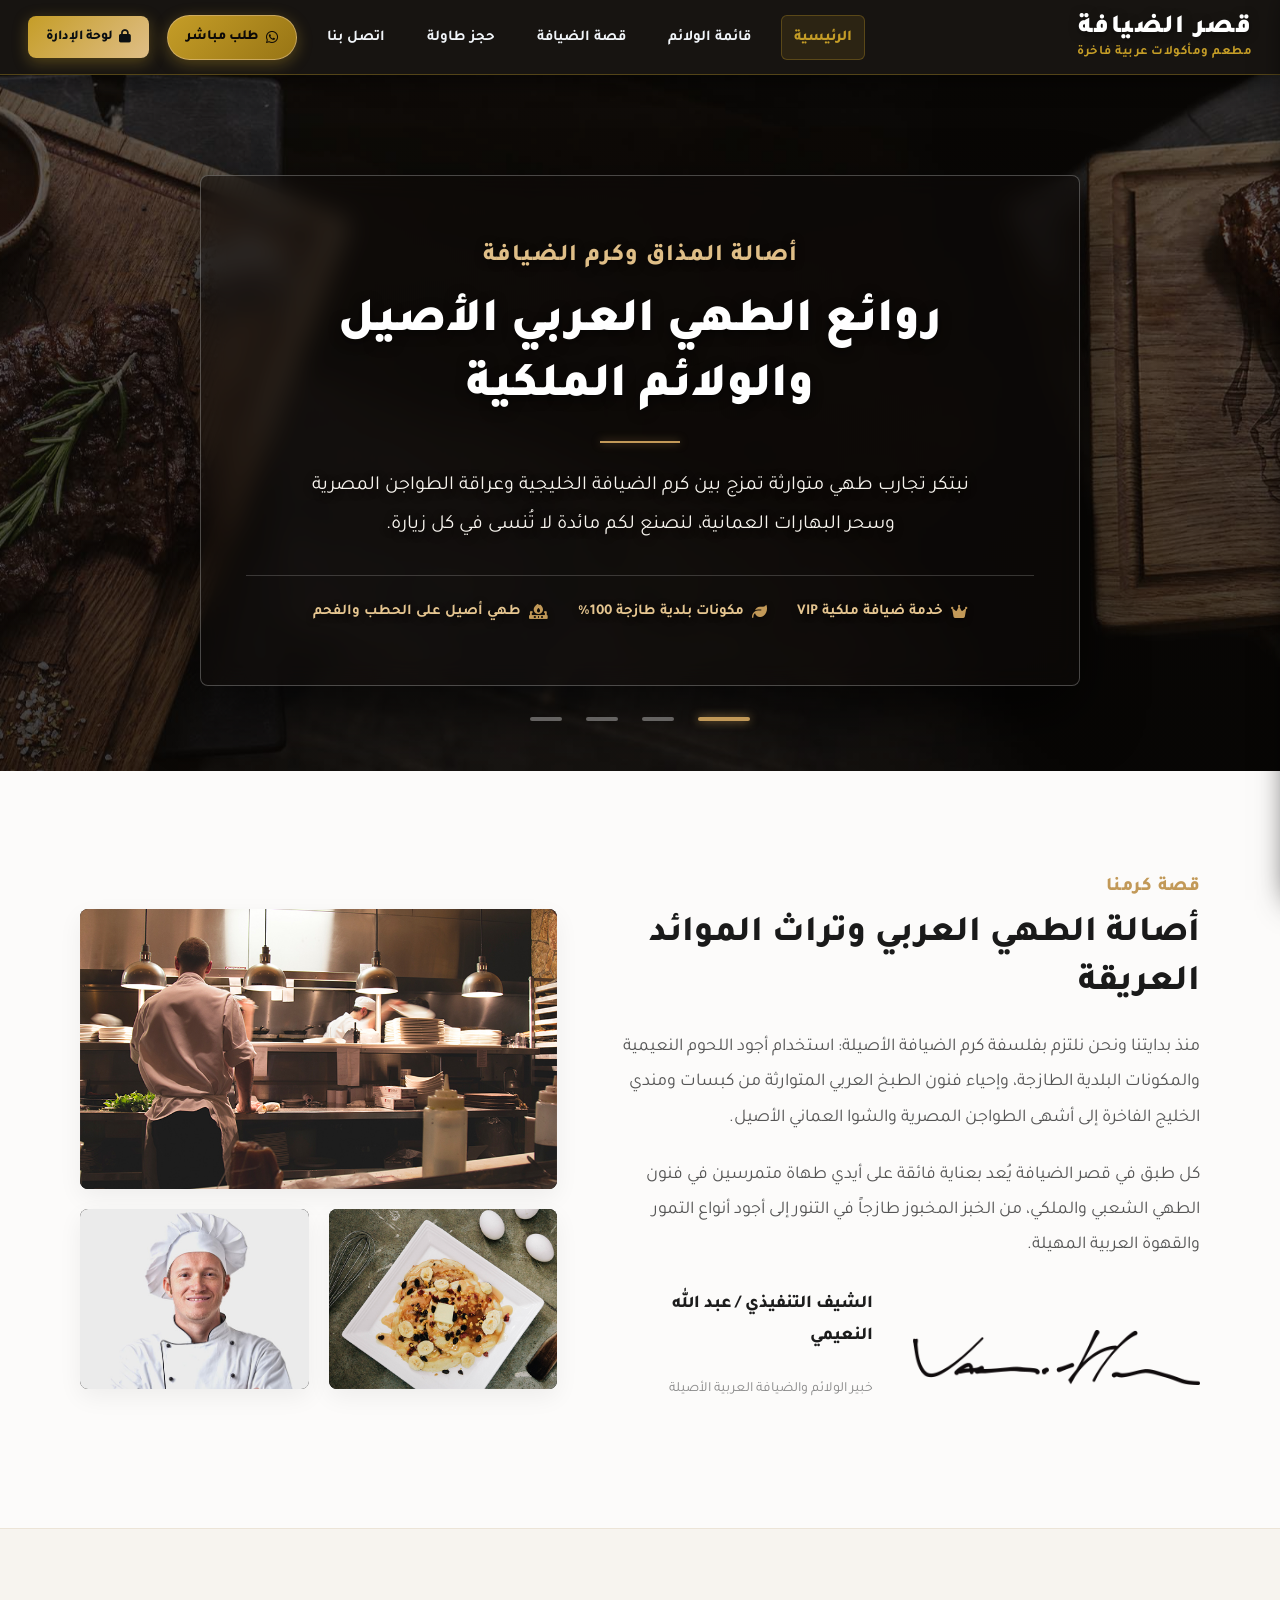
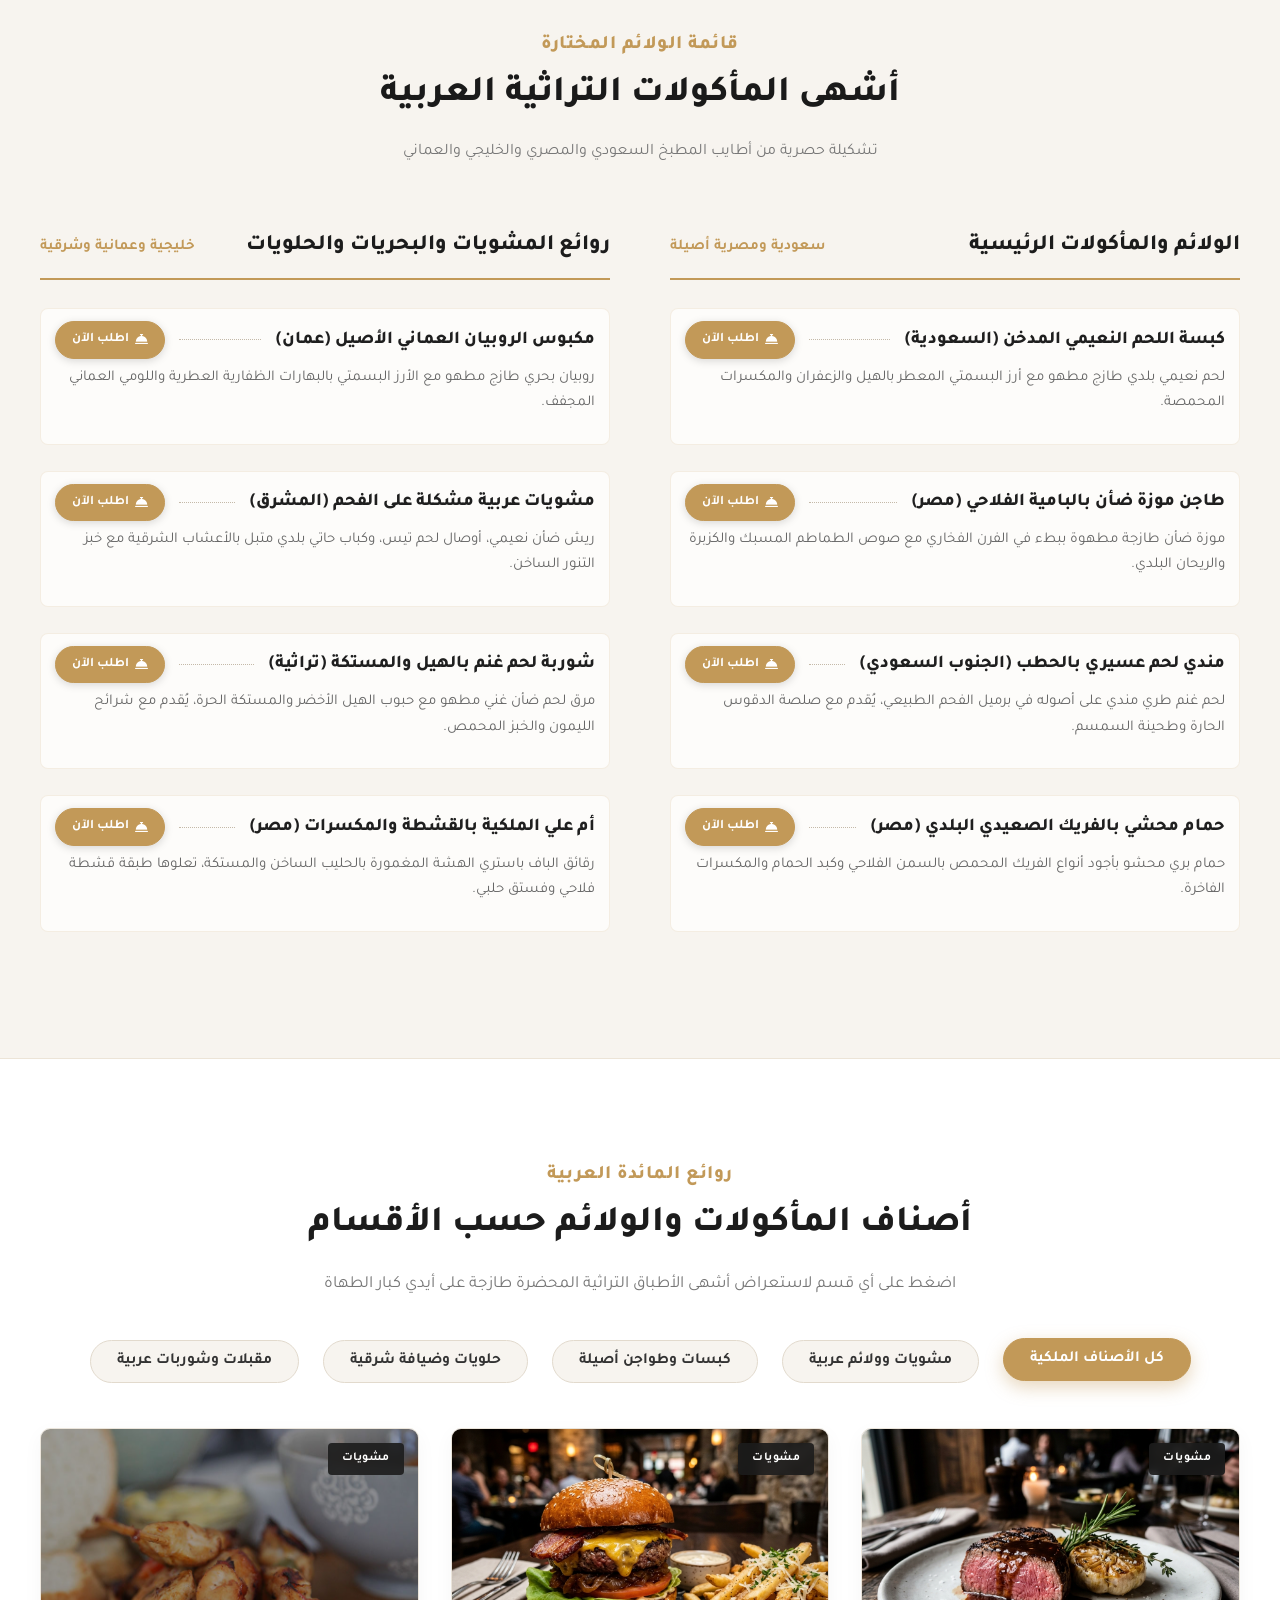
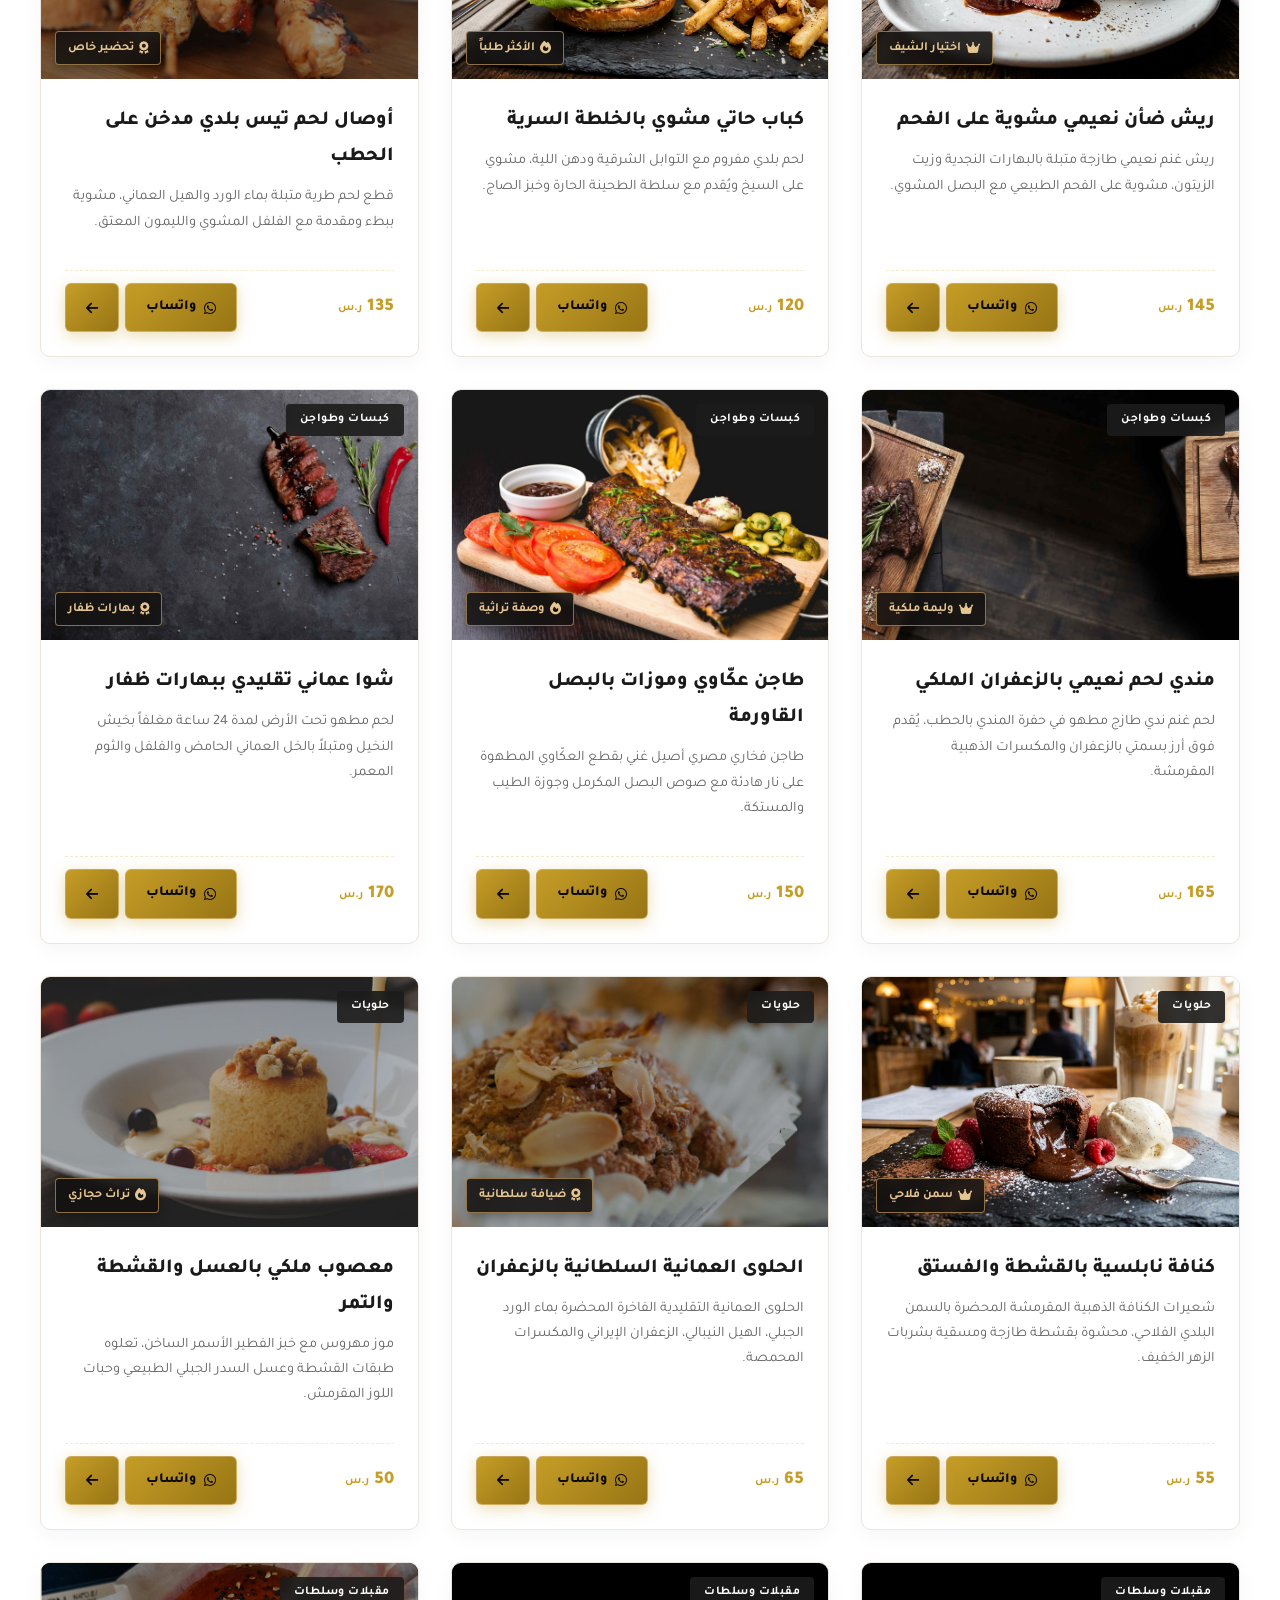
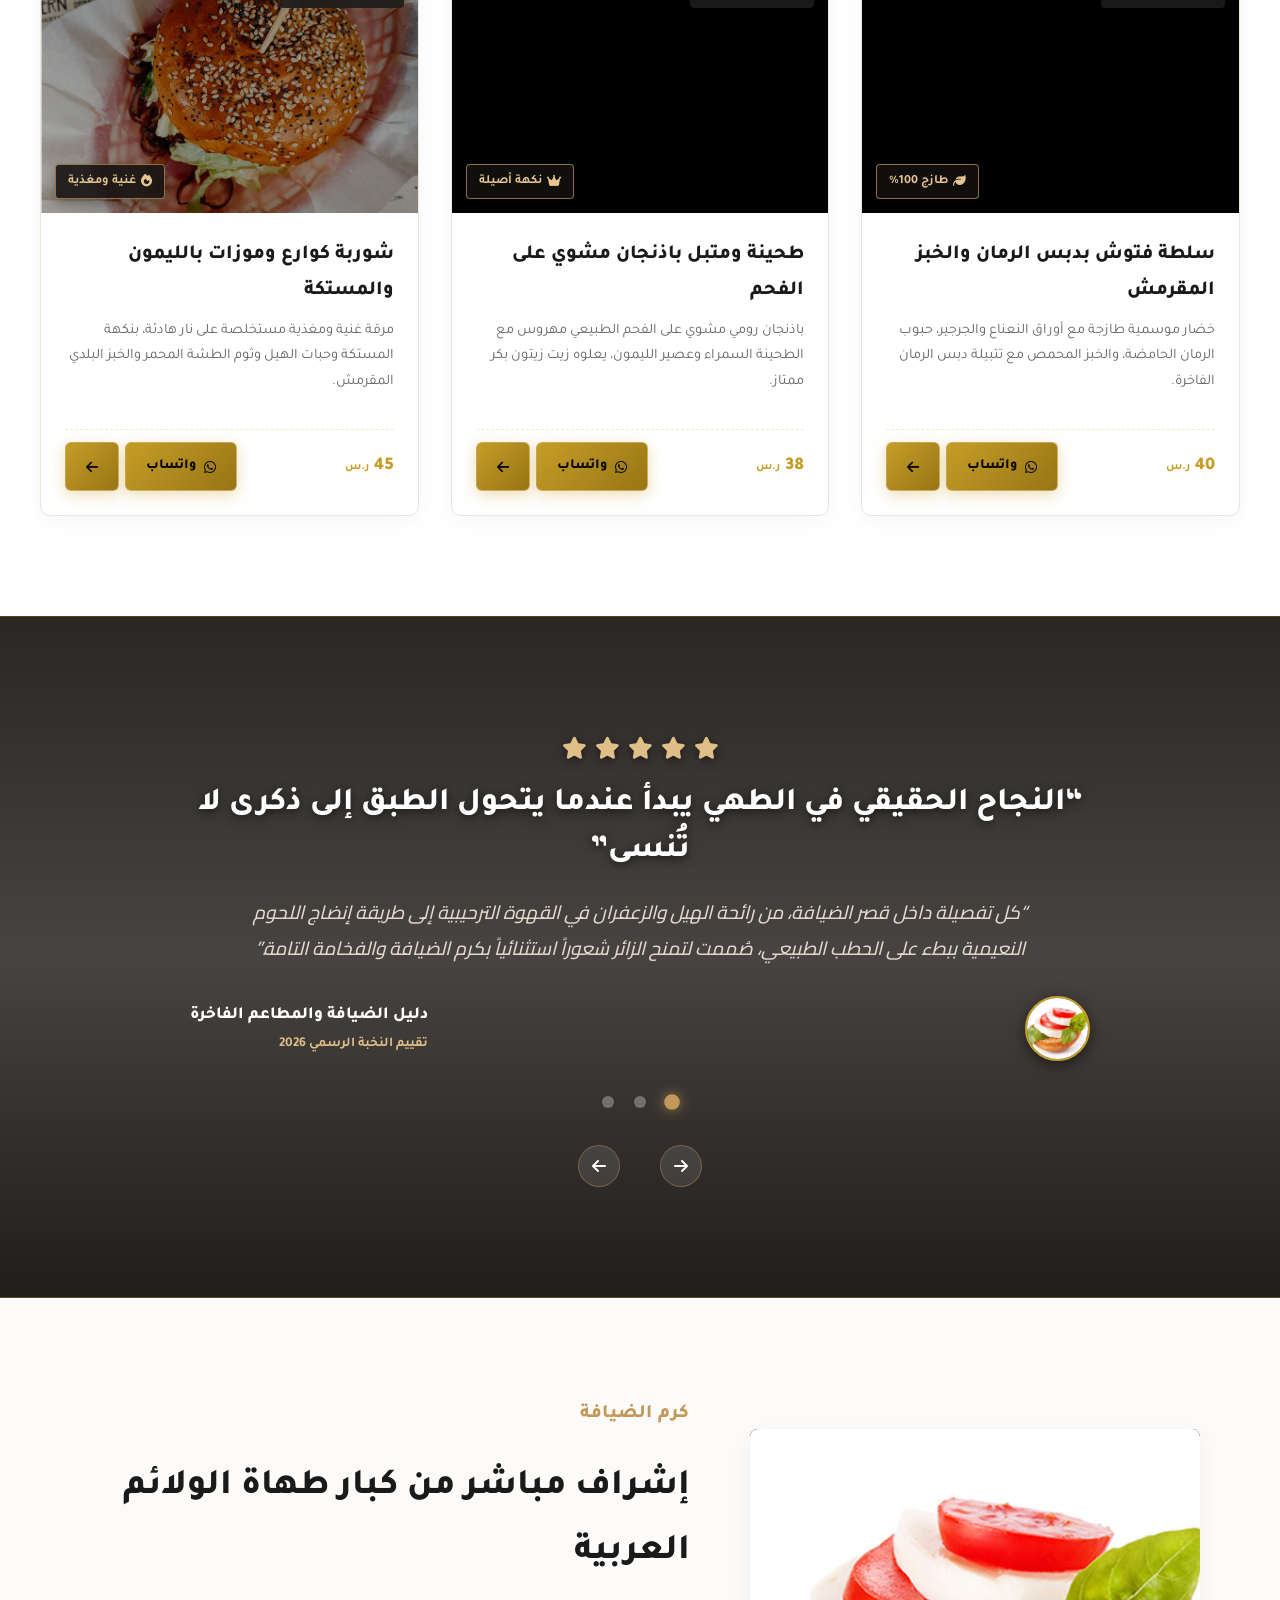
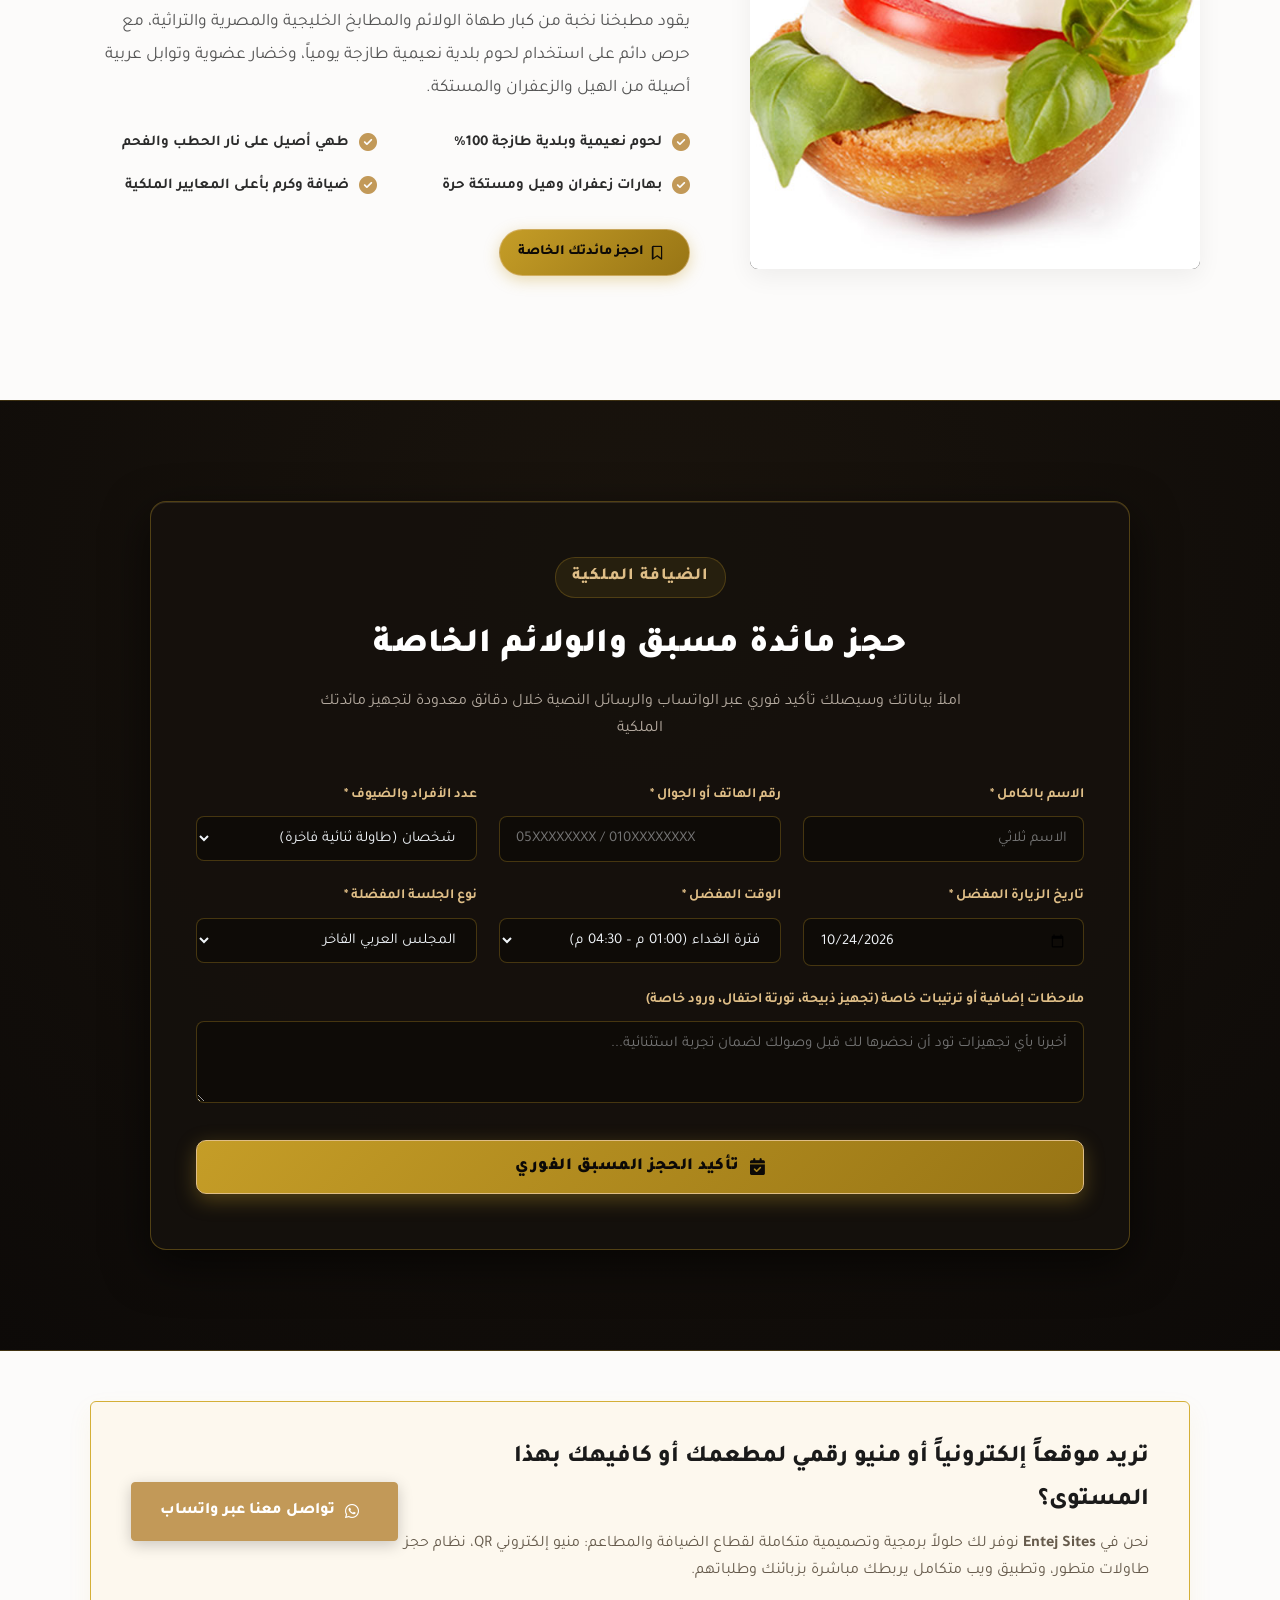
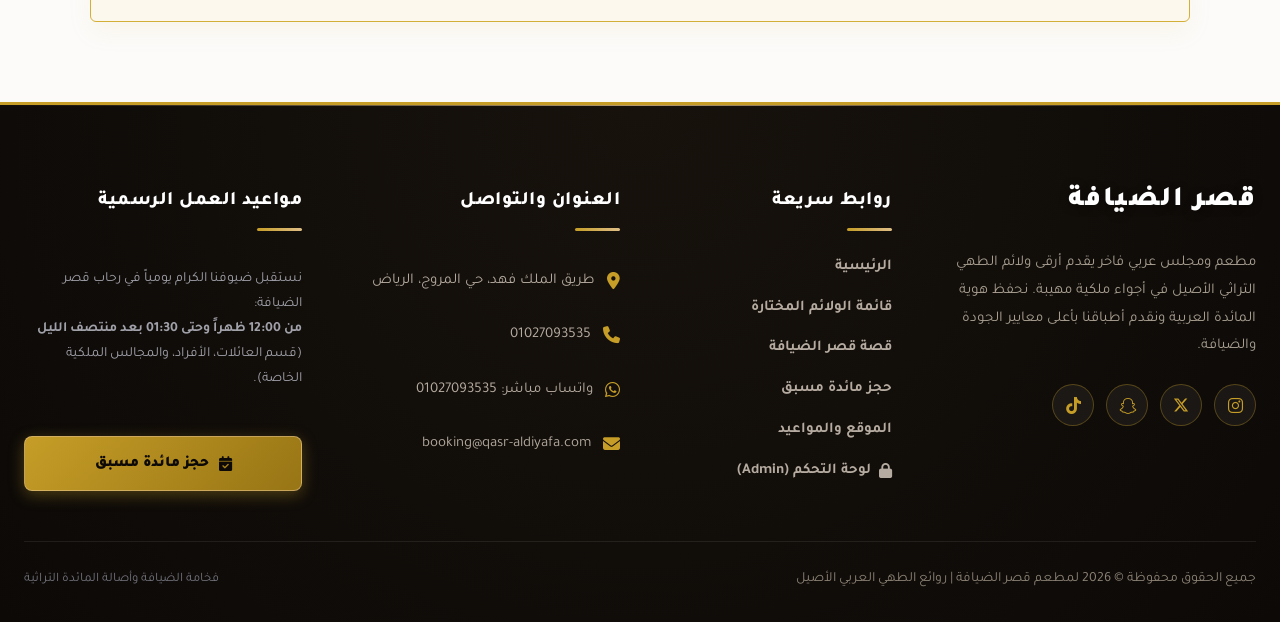
==== commit 8700f0d2: "feat: complete control panel for all 5 pages with device upload, fix Twitter/X icon, redesign reserv" ====
--- a/index.html
+++ b/index.html
@@ -8,7 +8,7 @@
   <link rel="preconnect" href="https://fonts.googleapis.com">
   <link rel="preconnect" href="https://fonts.gstatic.com" crossorigin>
   <link href="https://fonts.googleapis.com/css2?family=Cairo:wght@400;600;700;800;900&family=Tajawal:wght@400;500;700;800;900&display=swap" rel="stylesheet">
-  <link rel="stylesheet" href="https://cdnjs.cloudflare.com/ajax/libs/font-awesome/6.4.0/css/all.min.css">
+  <link rel="stylesheet" href="https://cdnjs.cloudflare.com/ajax/libs/font-awesome/6.5.2/css/all.min.css">
   <link rel="stylesheet" href="css/style.css">
 </head>
 <body>
@@ -76,16 +76,16 @@
 <!-- 3. Hero Banner with Multi-Slide Cinematic Ken Burns Crossfade -->
 <section id="hero" class="savory-hero-banner">
 <div class="hero-slides-wrapper" id="heroSlidesWrapper">
-<div class="hero-slide-bg active" style="background-image: url('images/hero_slide1.jpg');"></div>
+<div class="hero-slide-bg active" id="heroSlide1" style="background-image: url('images/hero_slide1.jpg');"></div>
 <div class="hero-slide-bg" style="background-image: url('images/omani_shuwa.jpg');"></div>
 <div class="hero-slide-bg" style="background-image: url('images/hero_slide2.jpg');"></div>
 <div class="hero-slide-bg" style="background-image: url('images/hero_slide3.jpg');"></div></div>
 <div class="hero-overlay"></div>
 <div class="savory-hero-card">
-    <span class="savory-script-accent">أصالة المذاق وكرم الضيافة</span></p>
-<h1>روائع الطهي العربي الأصيل والولائم الملكية</h1>
-<div class="savory-hero-divider"></div>
-<p>
+    <span class="savory-script-accent" id="heroAccent">أصالة المذاق وكرم الضيافة</span>
+    <h1 id="heroTitle">روائع الطهي العربي الأصيل والولائم الملكية</h1>
+    <div class="savory-hero-divider"></div>
+    <p id="heroDesc">
       نبتكر تجارب طهي متوارثة تمزج بين كرم الضيافة الخليجية وعراقة الطواجن المصرية وسحر البهارات العمانية، لنصنع لكم مائدة لا تُنسى في كل زيارة.
     </p>
 <div class="hero-features-ribbon">
@@ -103,12 +103,12 @@
 <!-- 4. Section: Our Story -->
 <section id="our-story" class="section-story">
 <div class="story-text-wrap">
-    <span class="script-tag">قصة كرمنا</span></p>
-<h2>أصالة الطهي العربي وتراث الموائد العريقة</h2>
-<p>
+    <span class="script-tag">قصة كرمنا</span>
+    <h2 id="storyTitle">أصالة الطهي العربي وتراث الموائد العريقة</h2>
+    <p id="storyDesc1">
       منذ بدايتنا ونحن نلتزم بفلسفة كرم الضيافة الأصيلة: استخدام أجود اللحوم النعيمية والمكونات البلدية الطازجة، وإحياء فنون الطبخ العربي المتوارثة من كبسات ومندي الخليج الفاخرة إلى أشهى الطواجن المصرية والشوا العماني الأصيل.
     </p>
-<p>
+    <p id="storyDesc2">
       كل طبق في قصر الضيافة يُعد بعناية فائقة على أيدي طهاة متمرسين في فنون الطهي الشعبي والملكي، من الخبز المخبوز طازجاً في التنور إلى أجود أنواع التمور والقهوة العربية المهيلة.
     </p>
 <div class="story-signature-box">
@@ -714,7 +714,7 @@
           </p>
           <div class="footer-social-links">
             <a href="#" aria-label="Instagram"><i class="fa-brands fa-instagram"></i></a>
-            <a href="#" aria-label="Twitter"><i class="fa-brands fa-x-twitter"></i></a>
+            <a href="#" aria-label="X (Twitter)"><svg viewBox="0 0 24 24" width="16" height="16" fill="currentColor" style="vertical-align:middle; display:inline-block;"><path d="M18.244 2.25h3.308l-7.227 8.26 8.502 11.24H16.17l-5.214-6.817L4.99 21.75H1.68l7.73-8.835L1.254 2.25H8.08l4.713 6.231zm-1.161 17.52h1.833L7.084 4.126H5.117z"/></svg></a>
             <a href="#" aria-label="Snapchat"><i class="fa-brands fa-snapchat"></i></a>
             <a href="#" aria-label="TikTok"><i class="fa-brands fa-tiktok"></i></a>
           </div>
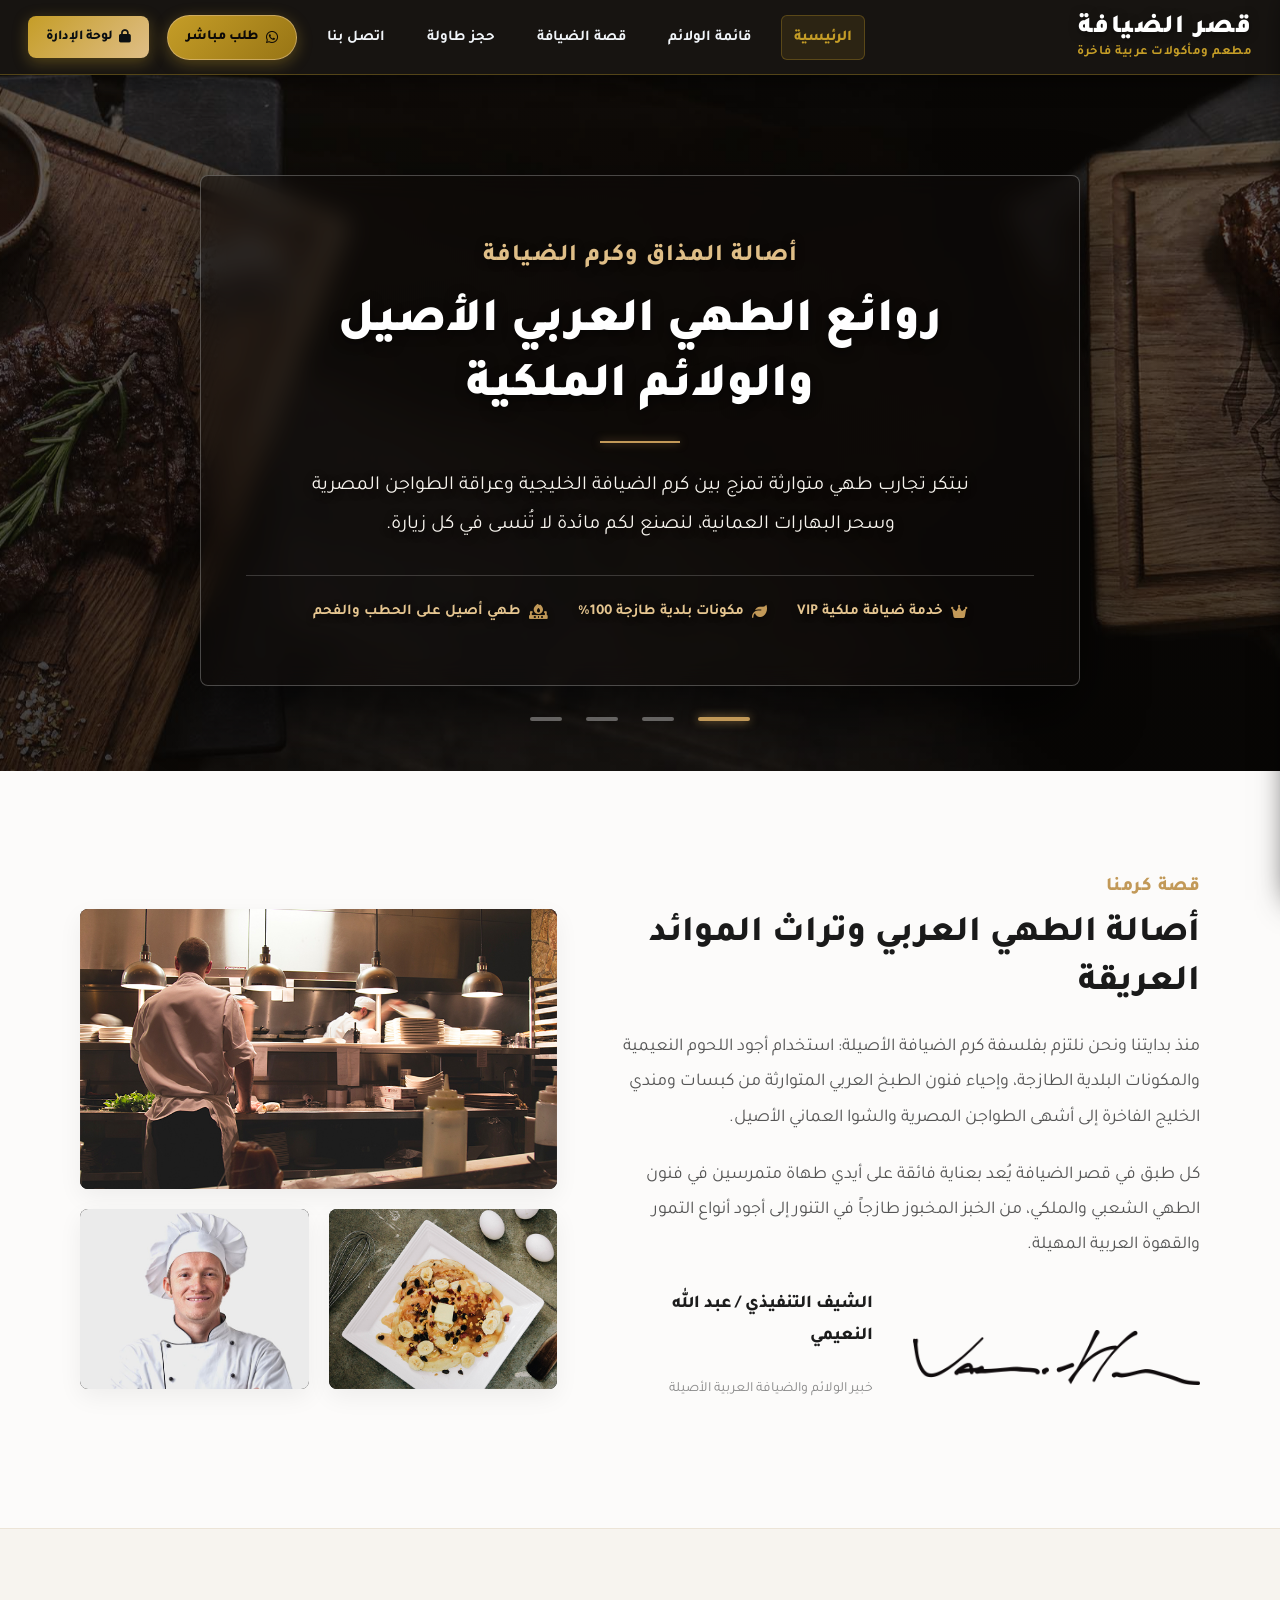
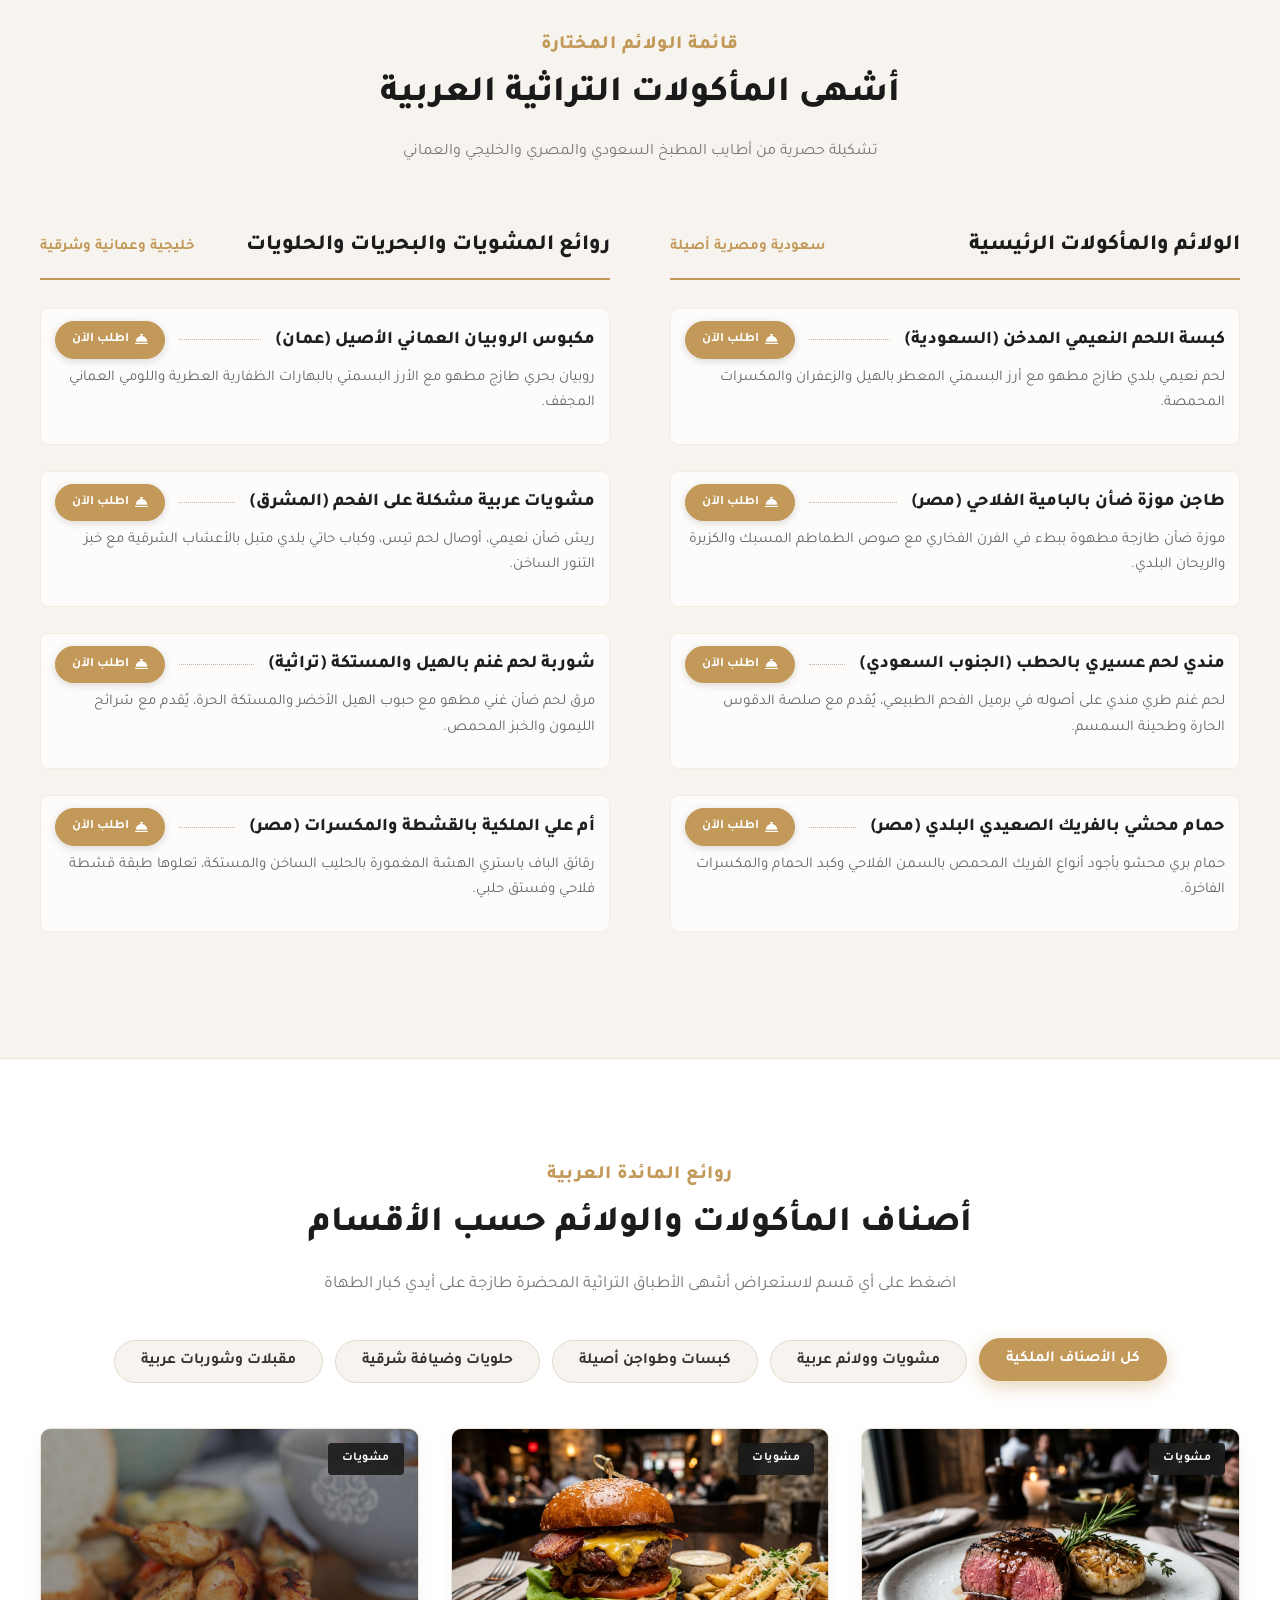
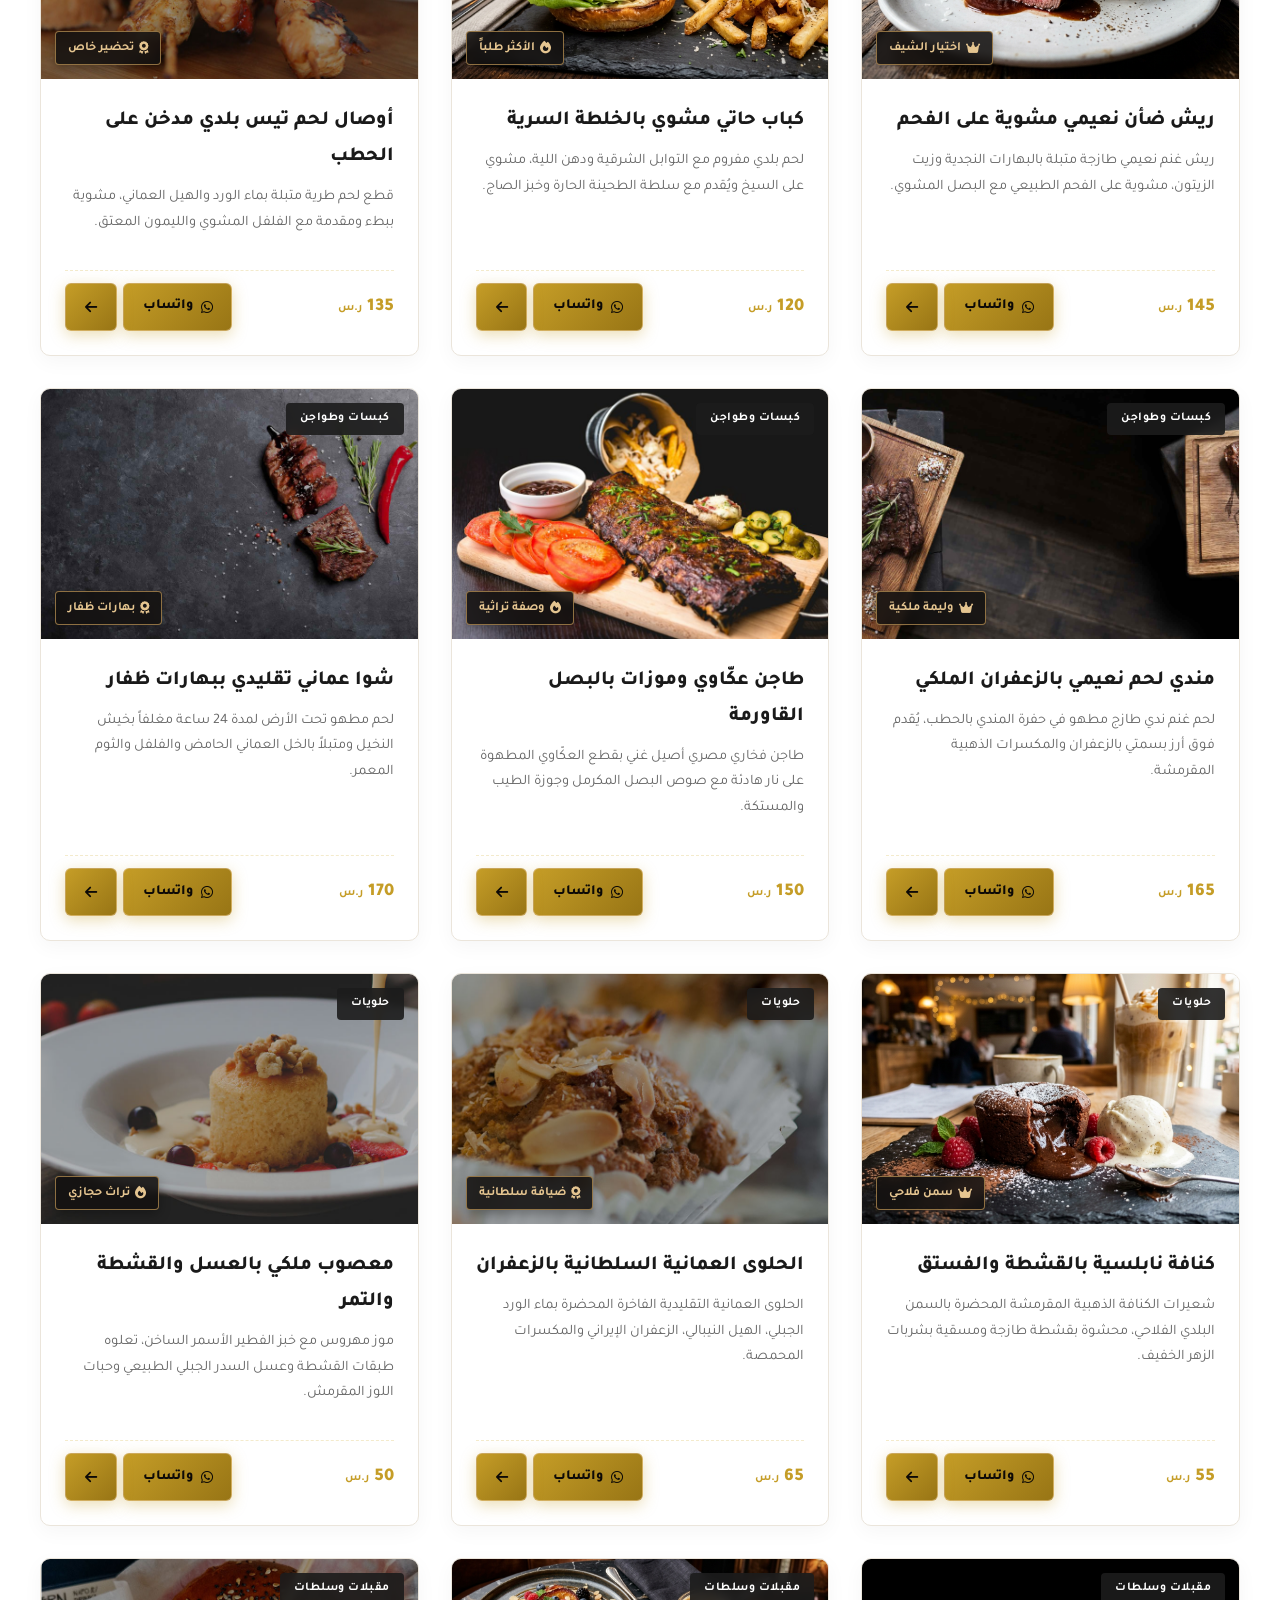
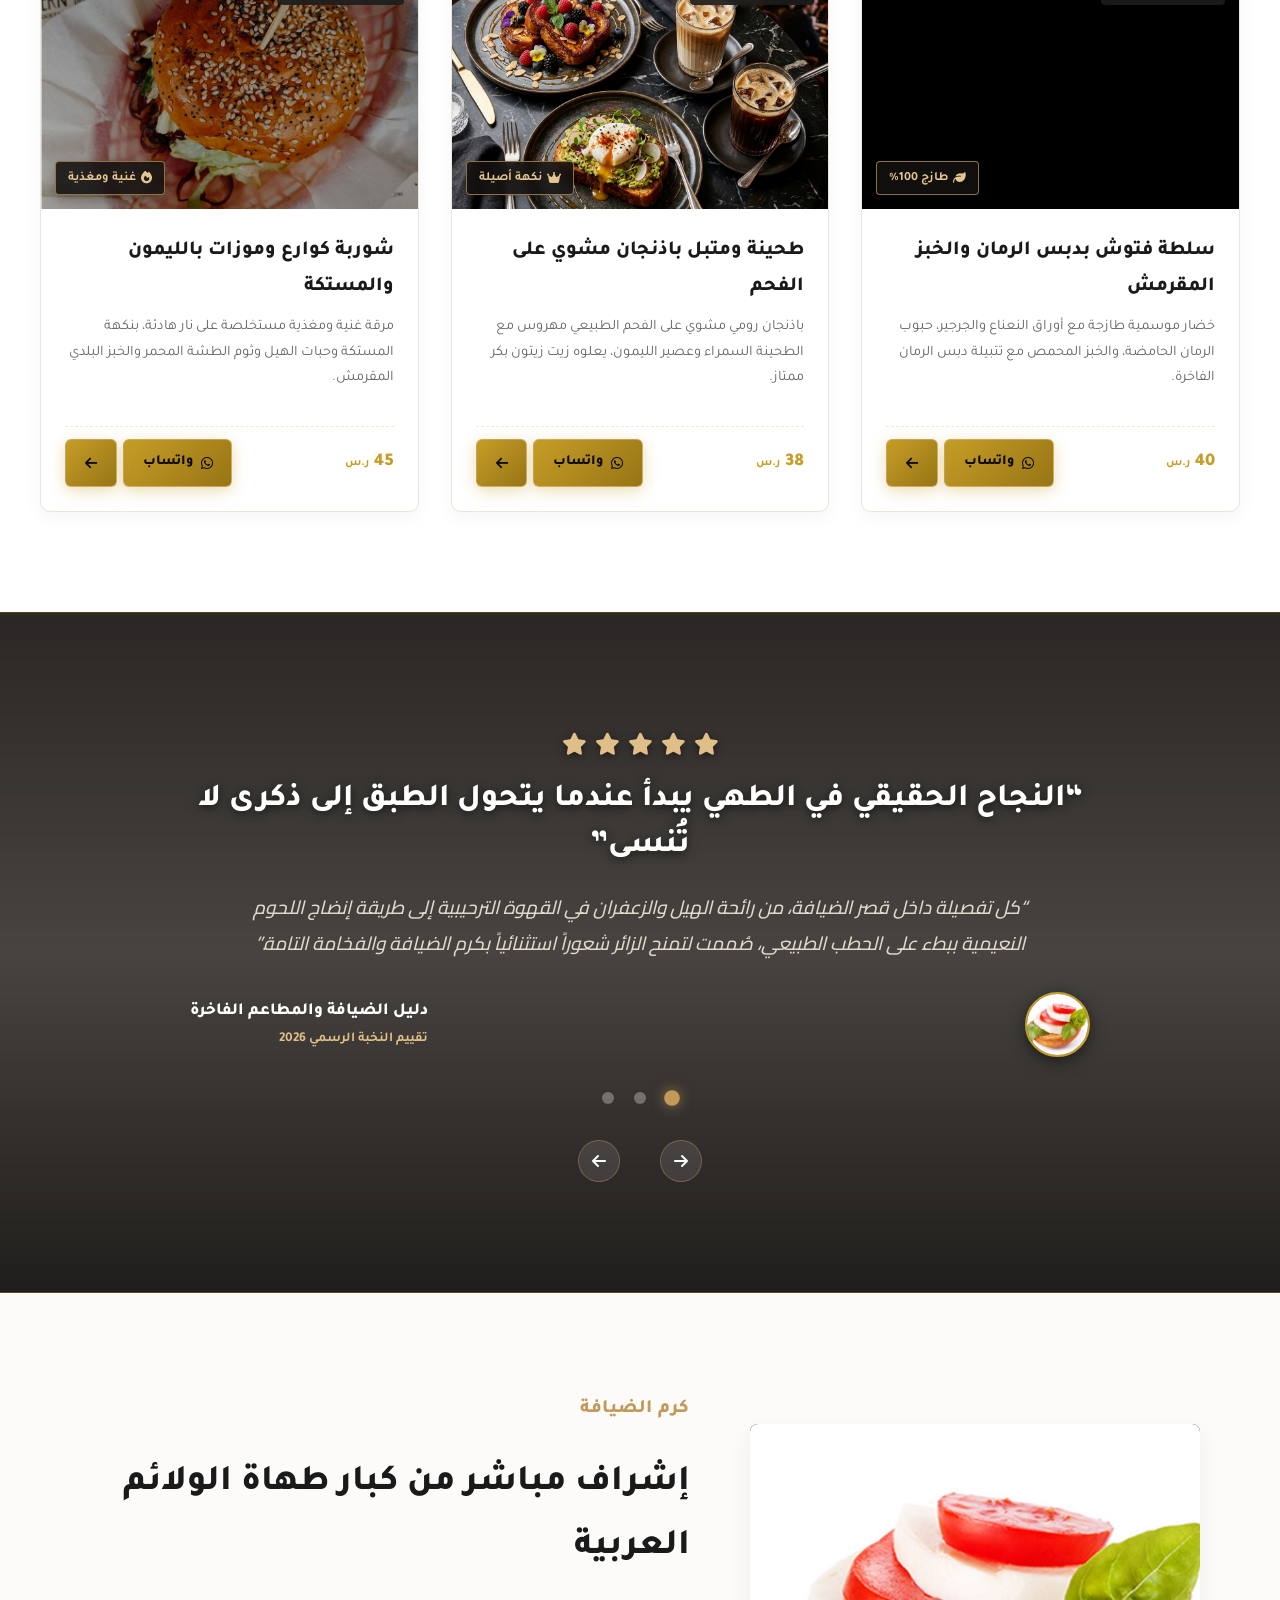
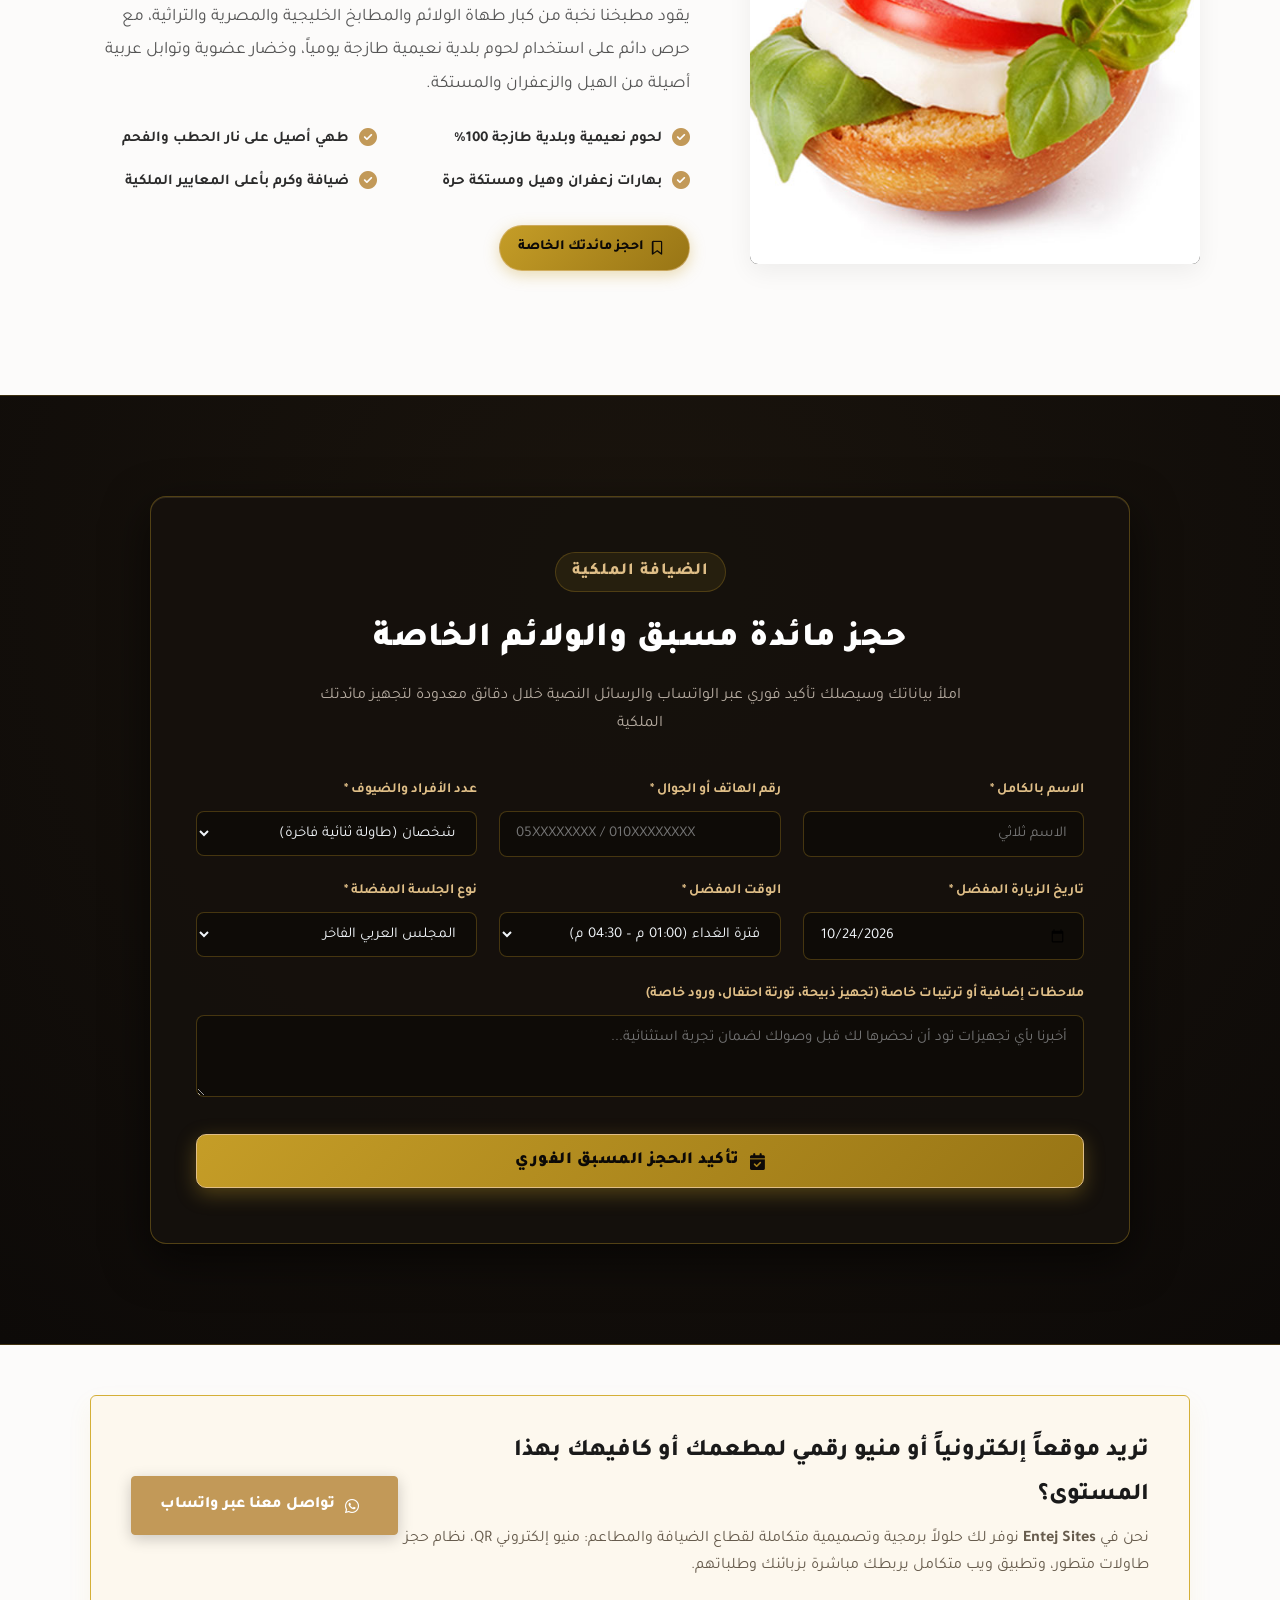
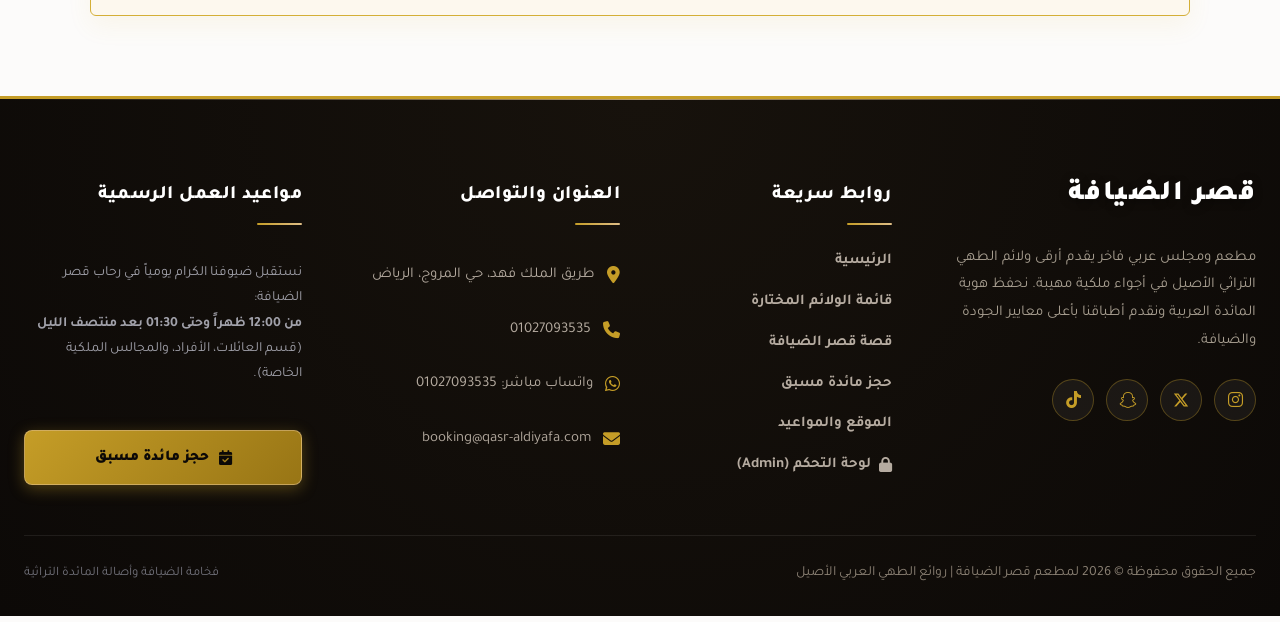
==== commit 231266fc: "feat: complete categories CRUD and dedicated page editors for all pages including about us" ====
--- a/index.html
+++ b/index.html
@@ -221,11 +221,11 @@
 <p>اضغط على أي قسم لاستعراض أشهى الأطباق التراثية المحضرة طازجة على أيدي كبار الطهاة</p>
 </p></div>
 <!-- Filter Buttons -->
-<div class="food-tabs-nav">
-    <button type="button" class="cat-filter-btn active" data-filter="all">كل الأصناف الملكية</button><br />
-    <button type="button" class="cat-filter-btn" data-filter="grills">مشويات وولائم عربية</button><br />
-    <button type="button" class="cat-filter-btn" data-filter="mains">كبسات وطواجن أصيلة</button><br />
-    <button type="button" class="cat-filter-btn" data-filter="desserts">حلويات وضيافة شرقية</button><br />
+<div class="food-tabs-nav" id="foodTabsNav">
+    <button type="button" class="cat-filter-btn active" data-filter="all">كل الأصناف الملكية</button>
+    <button type="button" class="cat-filter-btn" data-filter="grills">مشويات وولائم عربية</button>
+    <button type="button" class="cat-filter-btn" data-filter="mains">كبسات وطواجن أصيلة</button>
+    <button type="button" class="cat-filter-btn" data-filter="desserts">حلويات وضيافة شرقية</button>
     <button type="button" class="cat-filter-btn" data-filter="salads">مقبلات وشوربات عربية</button>
   </div>
 <!-- Food Grid -->
